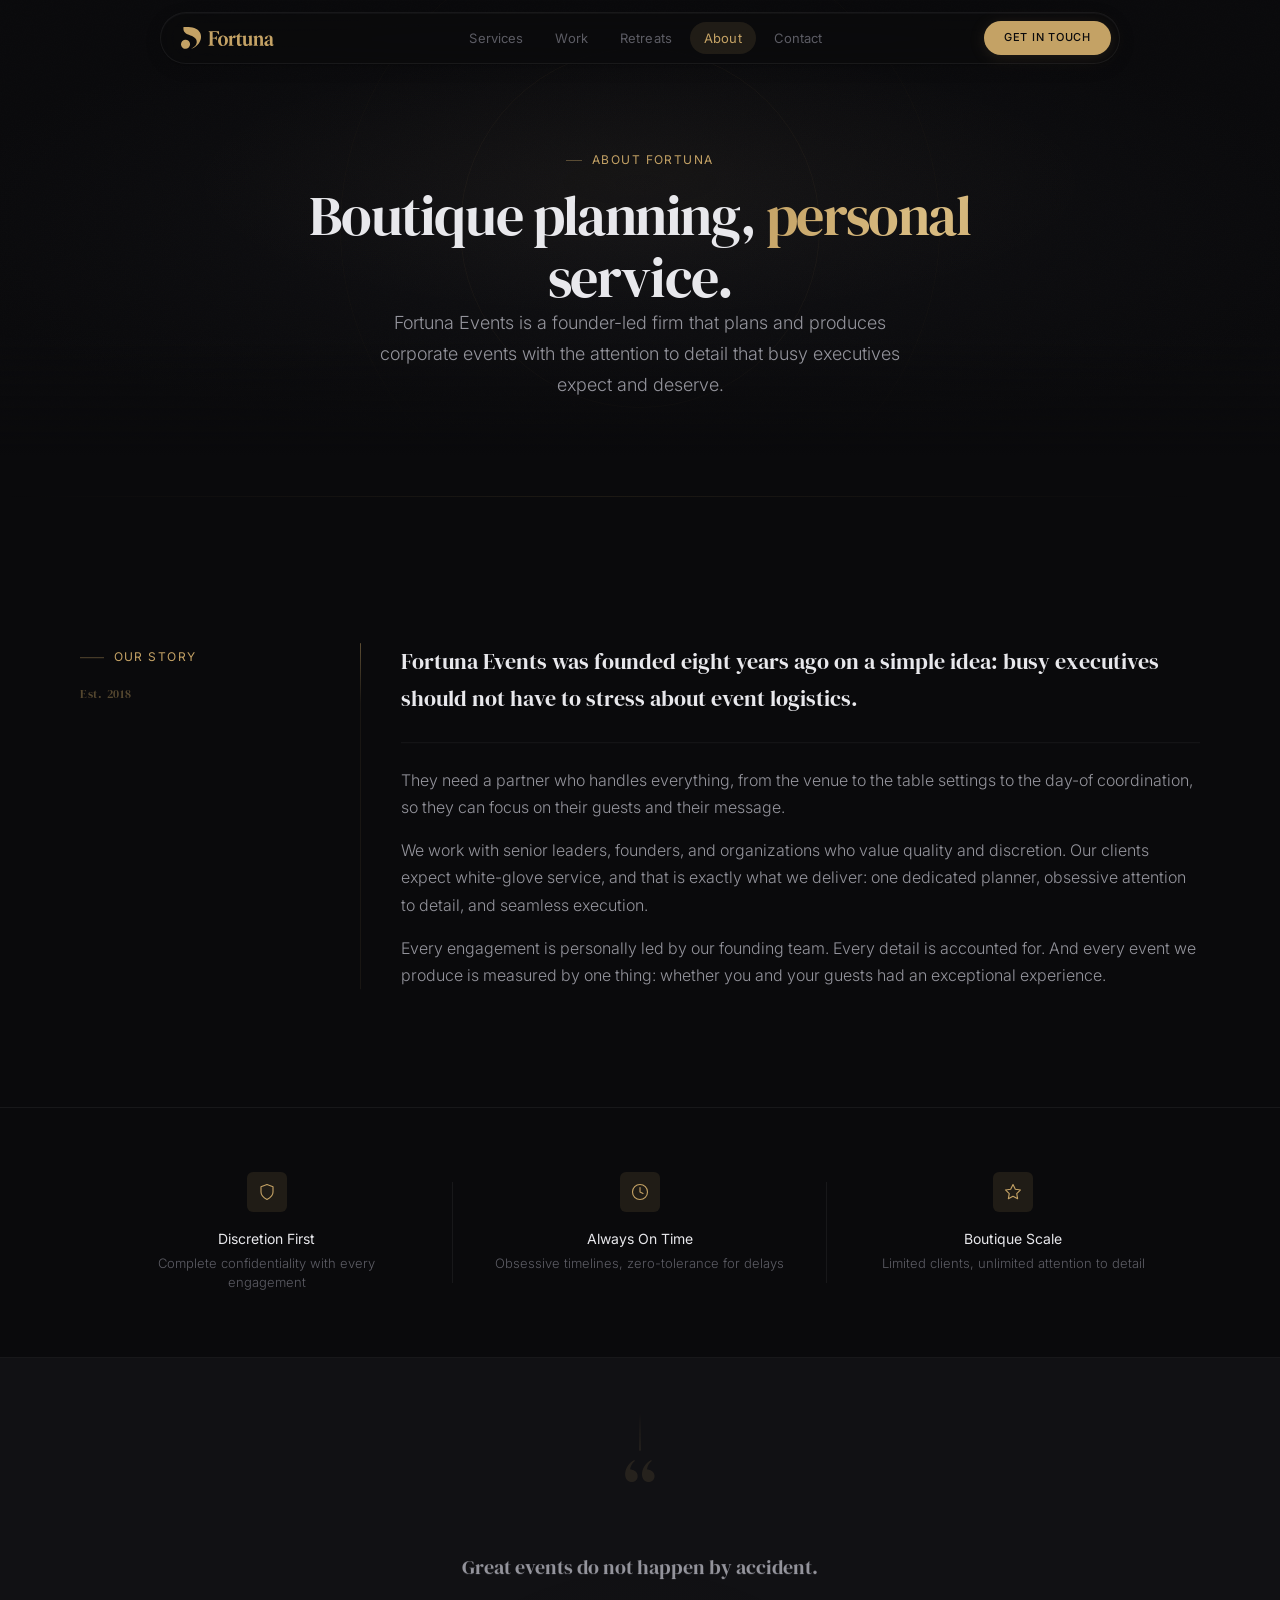
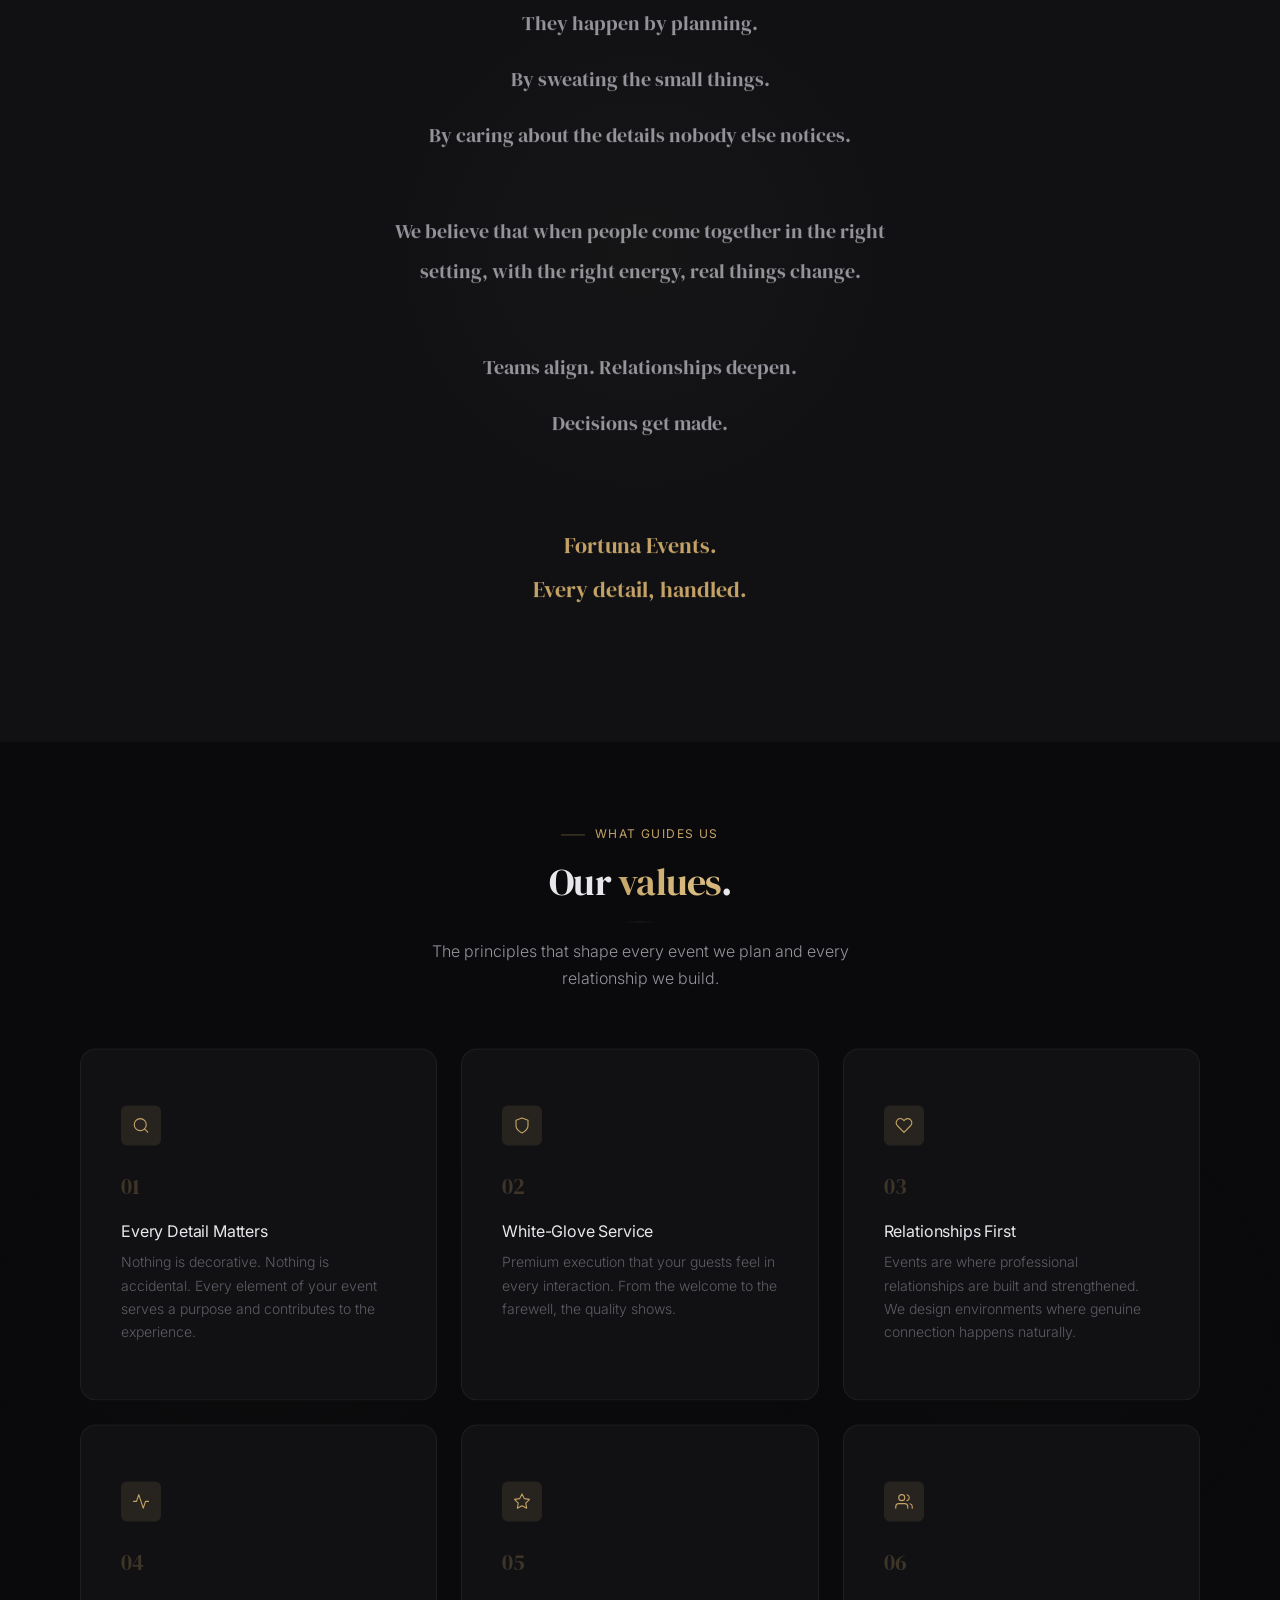
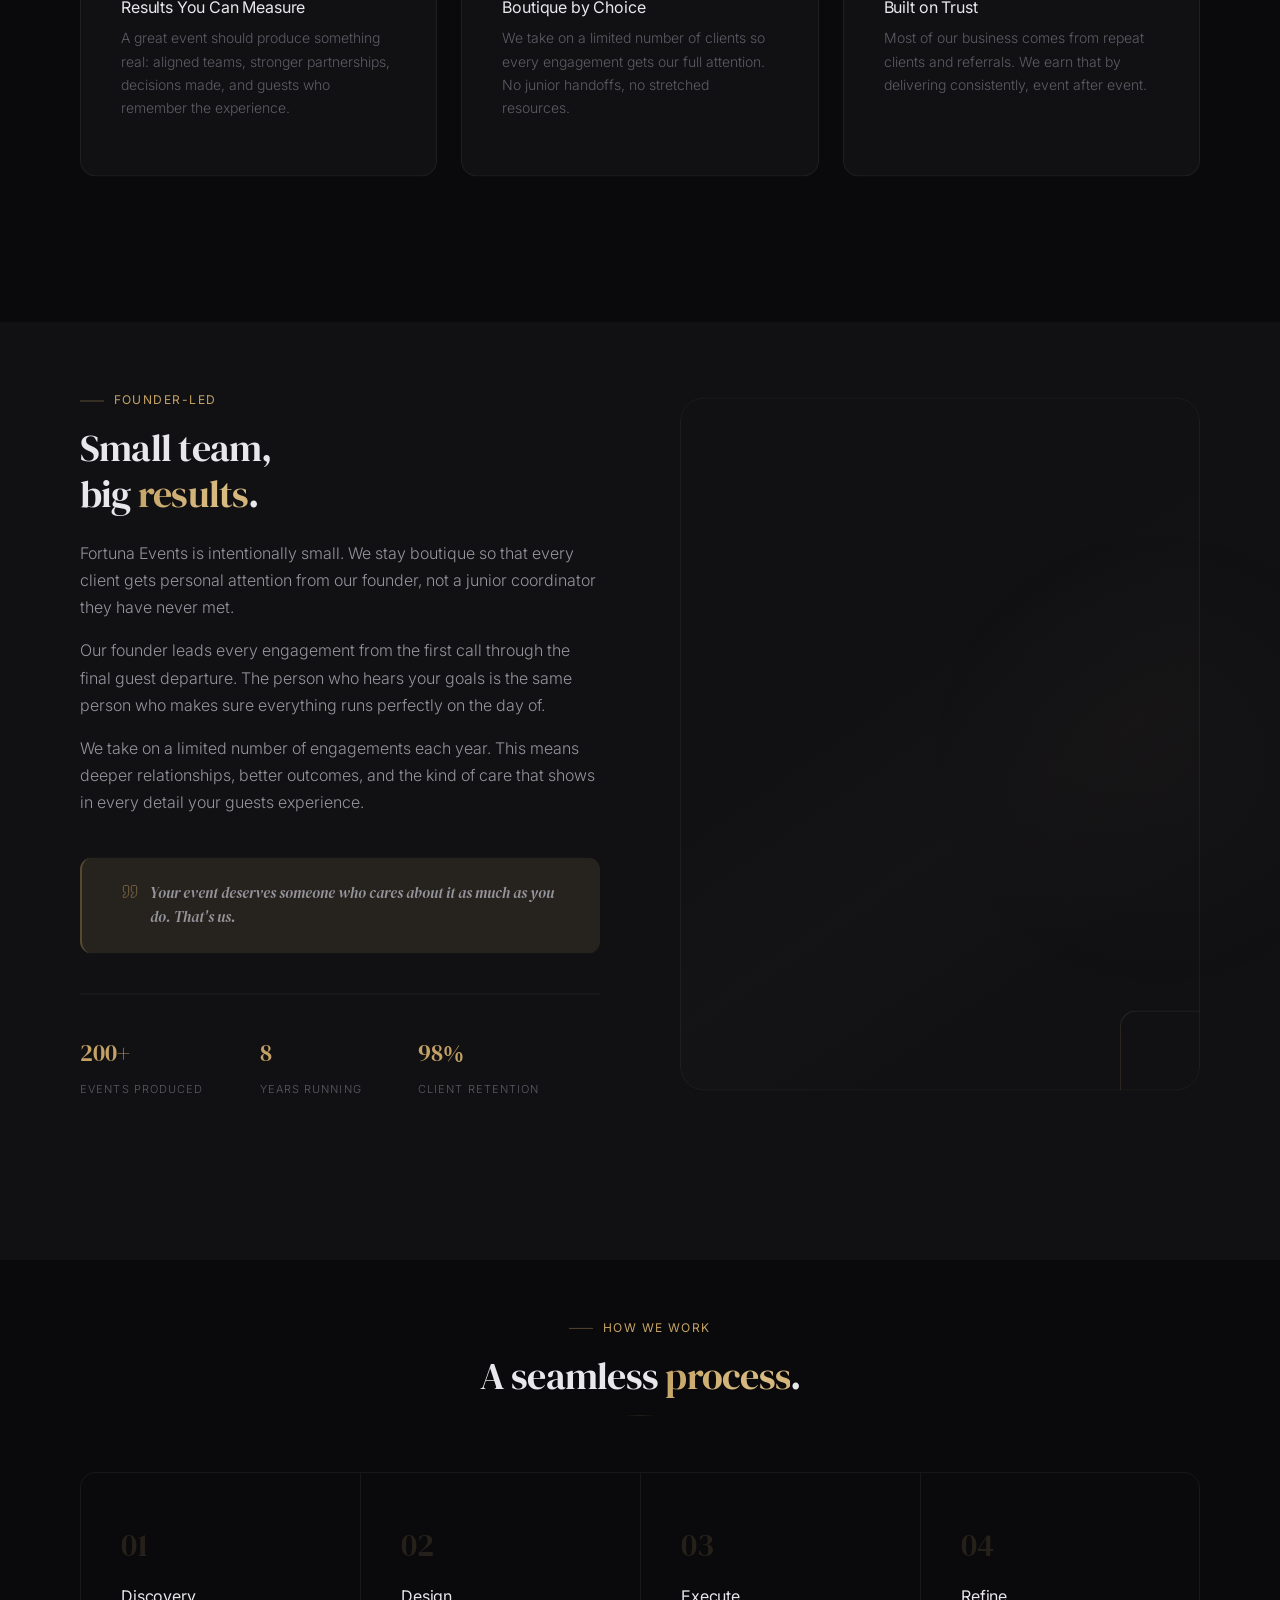
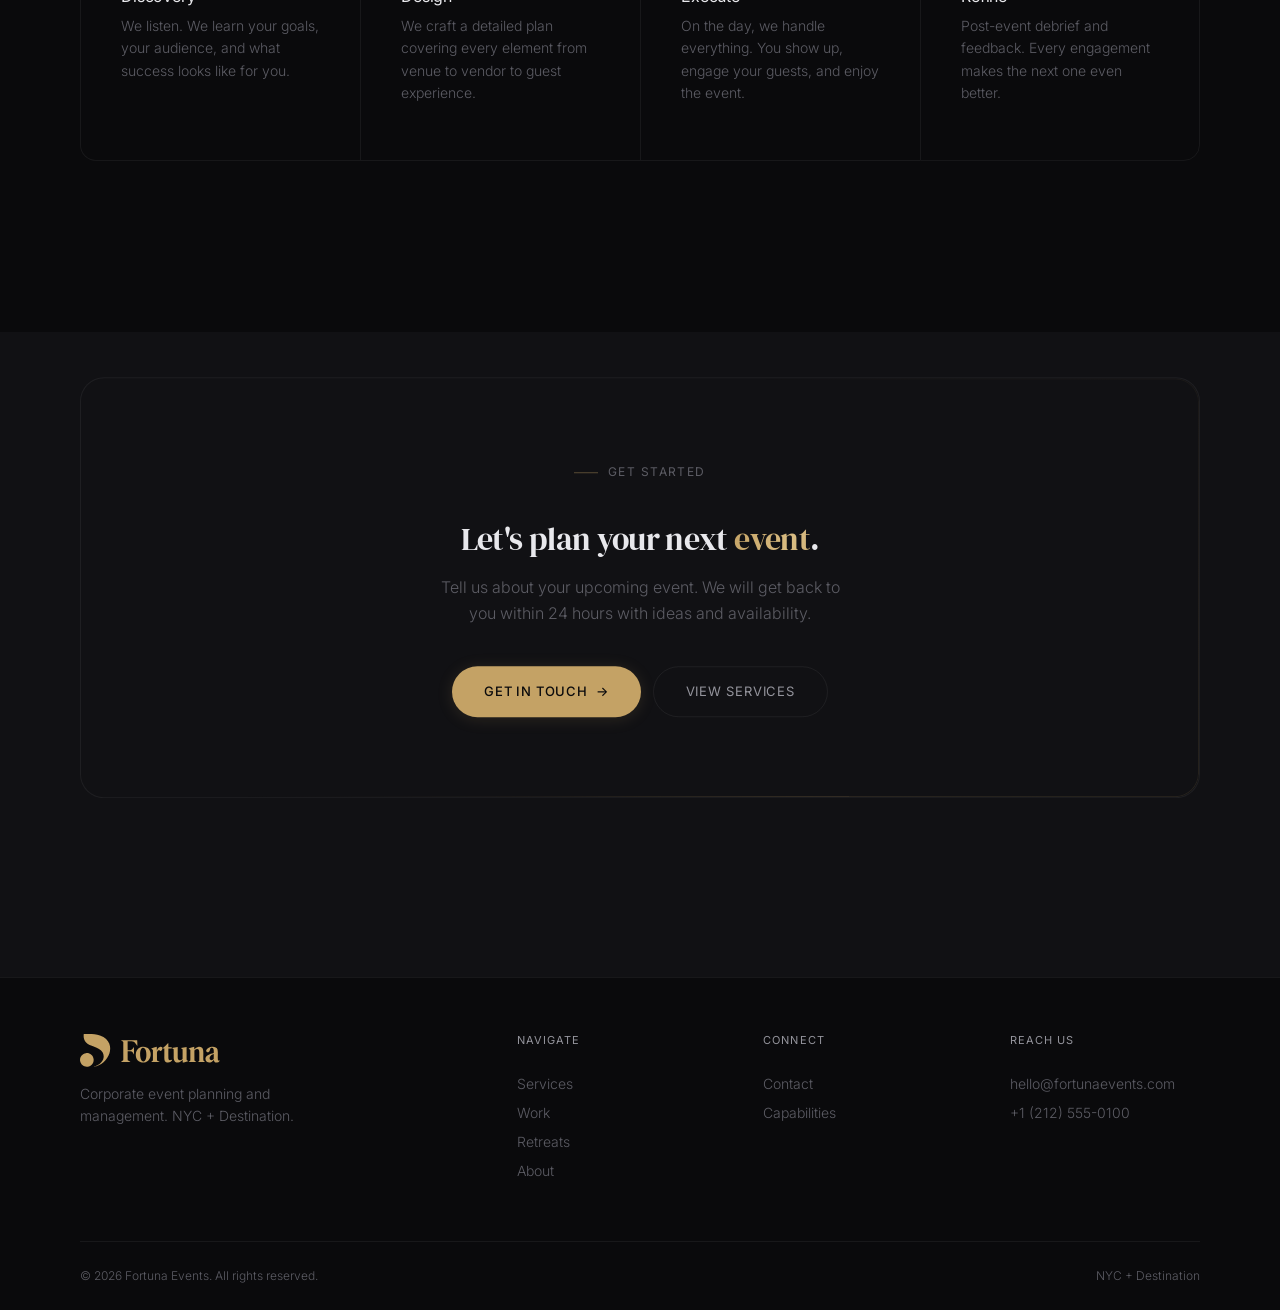
==== about.html @ 1f4ad686 "Fortuna Events - initial deploy" ====
<!DOCTYPE html>
<html lang="en">
<head>
  <meta charset="UTF-8">
  <meta name="viewport" content="width=device-width, initial-scale=1.0">
  <title>About | Fortuna Events</title>
  <meta name="description" content="Fortuna Events is a founder-led boutique firm that plans and produces corporate events with white-glove service and obsessive attention to detail.">
  <link rel="preconnect" href="https://fonts.googleapis.com">
  <link rel="preconnect" href="https://fonts.gstatic.com" crossorigin>
  <link href="https://fonts.googleapis.com/css2?family=DM+Serif+Display&family=Inter:wght@300;400;500&display=swap" rel="stylesheet">
  <link rel="stylesheet" href="css/styles.css">
</head>
<body>

  <div class="scroll-progress" aria-hidden="true"></div>

  <!-- Header -->
  <header class="site-header" role="banner">
    <div class="site-header__bar">
      <a href="index.html" class="site-header__logo" aria-label="Fortuna Events Home">
        <img src="assets/logo.svg" alt="Fortuna Events" width="120" height="28">
      </a>
      <nav class="site-header__nav" id="main-nav" role="navigation" aria-label="Main navigation">
        <div class="site-header__links">
          <a href="services.html">Services</a>
          <a href="work.html">Work</a>
          <a href="retreats.html">Retreats</a>
          <a href="about.html">About</a>
          <a href="contact.html">Contact</a>
        </div>
      </nav>
      <div class="site-header__end">
        <a href="contact.html" class="btn btn-primary btn--sm">Get in Touch</a>
      </div>
      <button class="nav-toggle" aria-label="Toggle navigation" aria-expanded="false" aria-controls="main-nav">
        <span></span>
        <span></span>
        <span></span>
      </button>
    </div>
  </header>

  <main>

    <!-- Page Hero -->
    <section class="page-hero">
      <div class="page-hero__ring page-hero__ring--1" aria-hidden="true"></div>
      <div class="page-hero__ring page-hero__ring--2" aria-hidden="true"></div>
      <div class="page-hero__vignette" aria-hidden="true"></div>
      <div class="container">
        <p class="subhead">About Fortuna</p>
        <h1>Boutique planning, <span class="text-accent text-accent-shimmer">personal</span> service.</h1>
        <p class="lead mt-md">Fortuna Events is a founder-led firm that plans and produces corporate events with the attention to detail that busy executives expect and deserve.</p>
      </div>
    </section>

    <hr class="gold-divider container">

    <!-- Brand Story — split layout -->
    <section class="section about-story">
      <div class="container">
        <div class="about-story__grid reveal">
          <div class="about-story__label">
            <p class="subhead">Our Story</p>
            <div class="about-story__year">Est. 2018</div>
          </div>
          <div class="about-story__content">
            <p class="about-story__lead">Fortuna Events was founded eight years ago on a simple idea: busy executives should not have to stress about event logistics.</p>
            <p class="text-muted mt-sm">They need a partner who handles everything, from the venue to the table settings to the day-of coordination, so they can focus on their guests and their message.</p>
            <p class="text-muted mt-sm">We work with senior leaders, founders, and organizations who value quality and discretion. Our clients expect white-glove service, and that is exactly what we deliver: one dedicated planner, obsessive attention to detail, and seamless execution.</p>
            <p class="text-muted mt-sm">Every engagement is personally led by our founding team. Every detail is accounted for. And every event we produce is measured by one thing: whether you and your guests had an exceptional experience.</p>
          </div>
        </div>
      </div>
    </section>

    <!-- Philosophy strip -->
    <section class="about-philosophy-strip">
      <div class="container">
        <div class="about-philosophy-strip__inner reveal">
          <div class="about-philosophy-strip__item">
            <div class="about-philosophy-strip__icon">
              <svg viewBox="0 0 24 24" xmlns="http://www.w3.org/2000/svg"><path d="M12 22s8-4 8-10V5l-8-3-8 3v7c0 6 8 10 8 10z"/></svg>
            </div>
            <strong>Discretion First</strong>
            <p>Complete confidentiality with every engagement</p>
          </div>
          <div class="about-philosophy-strip__item">
            <div class="about-philosophy-strip__icon">
              <svg viewBox="0 0 24 24" xmlns="http://www.w3.org/2000/svg"><circle cx="12" cy="12" r="10"/><polyline points="12 6 12 12 16 14"/></svg>
            </div>
            <strong>Always On Time</strong>
            <p>Obsessive timelines, zero-tolerance for delays</p>
          </div>
          <div class="about-philosophy-strip__item">
            <div class="about-philosophy-strip__icon">
              <svg viewBox="0 0 24 24" xmlns="http://www.w3.org/2000/svg"><polygon points="12 2 15.09 8.26 22 9.27 17 14.14 18.18 21.02 12 17.77 5.82 21.02 7 14.14 2 9.27 8.91 8.26 12 2"/></svg>
            </div>
            <strong>Boutique Scale</strong>
            <p>Limited clients, unlimited attention to detail</p>
          </div>
        </div>
      </div>
    </section>

    <!-- Manifesto -->
    <section class="section section--surface about-manifesto-section">
      <div class="container">
        <div class="manifesto reveal">
          <div class="manifesto__quote-mark" aria-hidden="true">&ldquo;</div>
          <p>Great events do not happen by accident.</p>
          <p>They happen by planning.</p>
          <p>By sweating the small things.</p>
          <p>By caring about the details nobody else notices.</p>
          <p class="manifesto__spacer"></p>
          <p>We believe that when people come together in the right setting, with the right energy, real things change.</p>
          <p class="manifesto__spacer"></p>
          <p>Teams align. Relationships deepen.</p>
          <p>Decisions get made.</p>
          <p class="manifesto__spacer"></p>
          <p>Fortuna Events.<br>Every detail, handled.</p>
        </div>
      </div>
    </section>

    <!-- Values -->
    <section class="section section--ambient">
      <div class="container">
        <div class="text-center mb-xl reveal">
          <p class="subhead mb-sm">What Guides Us</p>
          <h2>Our <span class="text-accent text-accent-shimmer">values</span>.</h2>
          <p class="text-muted mt-sm" style="max-width:480px;margin-left:auto;margin-right:auto;">The principles that shape every event we plan and every relationship we build.</p>
        </div>
        <div class="values-grid reveal-stagger reveal">
          <div class="value-card" style="--card-delay: 0s">
            <div class="value-card__icon">
              <svg viewBox="0 0 24 24" xmlns="http://www.w3.org/2000/svg"><circle cx="11" cy="11" r="8"/><line x1="21" y1="21" x2="16.65" y2="16.65"/></svg>
            </div>
            <div class="value-card__number">01</div>
            <h3>Every Detail Matters</h3>
            <p>Nothing is decorative. Nothing is accidental. Every element of your event serves a purpose and contributes to the experience.</p>
          </div>
          <div class="value-card" style="--card-delay: 0.06s">
            <div class="value-card__icon">
              <svg viewBox="0 0 24 24" xmlns="http://www.w3.org/2000/svg"><path d="M12 22s8-4 8-10V5l-8-3-8 3v7c0 6 8 10 8 10z"/></svg>
            </div>
            <div class="value-card__number">02</div>
            <h3>White-Glove Service</h3>
            <p>Premium execution that your guests feel in every interaction. From the welcome to the farewell, the quality shows.</p>
          </div>
          <div class="value-card" style="--card-delay: 0.12s">
            <div class="value-card__icon">
              <svg viewBox="0 0 24 24" xmlns="http://www.w3.org/2000/svg"><path d="M20.84 4.61a5.5 5.5 0 0 0-7.78 0L12 5.67l-1.06-1.06a5.5 5.5 0 0 0-7.78 7.78l1.06 1.06L12 21.23l7.78-7.78 1.06-1.06a5.5 5.5 0 0 0 0-7.78z"/></svg>
            </div>
            <div class="value-card__number">03</div>
            <h3>Relationships First</h3>
            <p>Events are where professional relationships are built and strengthened. We design environments where genuine connection happens naturally.</p>
          </div>
          <div class="value-card" style="--card-delay: 0.18s">
            <div class="value-card__icon">
              <svg viewBox="0 0 24 24" xmlns="http://www.w3.org/2000/svg"><polyline points="22 12 18 12 15 21 9 3 6 12 2 12"/></svg>
            </div>
            <div class="value-card__number">04</div>
            <h3>Results You Can Measure</h3>
            <p>A great event should produce something real: aligned teams, stronger partnerships, decisions made, and guests who remember the experience.</p>
          </div>
          <div class="value-card" style="--card-delay: 0.24s">
            <div class="value-card__icon">
              <svg viewBox="0 0 24 24" xmlns="http://www.w3.org/2000/svg"><polygon points="12 2 15.09 8.26 22 9.27 17 14.14 18.18 21.02 12 17.77 5.82 21.02 7 14.14 2 9.27 8.91 8.26 12 2"/></svg>
            </div>
            <div class="value-card__number">05</div>
            <h3>Boutique by Choice</h3>
            <p>We take on a limited number of clients so every engagement gets our full attention. No junior handoffs, no stretched resources.</p>
          </div>
          <div class="value-card" style="--card-delay: 0.3s">
            <div class="value-card__icon">
              <svg viewBox="0 0 24 24" xmlns="http://www.w3.org/2000/svg"><path d="M17 21v-2a4 4 0 0 0-4-4H5a4 4 0 0 0-4 4v2"/><circle cx="9" cy="7" r="4"/><path d="M23 21v-2a4 4 0 0 0-3-3.87"/><path d="M16 3.13a4 4 0 0 1 0 7.75"/></svg>
            </div>
            <div class="value-card__number">06</div>
            <h3>Built on Trust</h3>
            <p>Most of our business comes from repeat clients and referrals. We earn that by delivering consistently, event after event.</p>
          </div>
        </div>
      </div>
    </section>

    <!-- Founder -->
    <section class="section section--surface about-founder-section">
      <div class="container">
        <div class="founder-block reveal">
          <div class="founder-block__text">
            <p class="subhead mb-md">Founder-Led</p>
            <h2 class="mb-md">Small team,<br>big <span class="text-accent text-accent-shimmer">results</span>.</h2>
            <p class="text-muted">Fortuna Events is intentionally small. We stay boutique so that every client gets personal attention from our founder, not a junior coordinator they have never met.</p>
            <p class="text-muted mt-sm">Our founder leads every engagement from the first call through the final guest departure. The person who hears your goals is the same person who makes sure everything runs perfectly on the day of.</p>
            <p class="text-muted mt-sm">We take on a limited number of engagements each year. This means deeper relationships, better outcomes, and the kind of care that shows in every detail your guests experience.</p>
            <div class="founder-block__quote">
              <svg viewBox="0 0 24 24" width="16" height="16" xmlns="http://www.w3.org/2000/svg"><path d="M3 21c3 0 7-1 7-8V5c0-1.25-.756-2.017-2-2H4c-1.25 0-2 .75-2 1.972V11c0 1.25.75 2 2 2 1 0 1 0 1 1v1c0 1-1 2-2 2s-1 .008-1 1.031V20c0 1 0 1 1 1z" fill="none" stroke="currentColor" stroke-width="1.5"/><path d="M15 21c3 0 7-1 7-8V5c0-1.25-.757-2.017-2-2h-4c-1.25 0-2 .75-2 1.972V11c0 1.25.75 2 2 2h.75c0 2.25.25 4-2.75 4v3c0 1 0 1 1 1z" fill="none" stroke="currentColor" stroke-width="1.5"/></svg>
              <span>Your event deserves someone who cares about it as much as you do. That's us.</span>
            </div>
            <div class="founder-block__stat-row">
              <div class="founder-block__stat">
                <strong>200+</strong>
                <span>Events Produced</span>
              </div>
              <div class="founder-block__stat">
                <strong>8</strong>
                <span>Years Running</span>
              </div>
              <div class="founder-block__stat">
                <strong>98%</strong>
                <span>Client Retention</span>
              </div>
            </div>
          </div>
          <div class="founder-block__image">
            <div class="founder-block__image-frame">
              <div class="img-placeholder img-placeholder--portrait"></div>
            </div>
          </div>
        </div>
      </div>
    </section>

    <!-- Process glimpse -->
    <section class="section about-process">
      <div class="container">
        <div class="text-center mb-xl reveal">
          <p class="subhead mb-sm">How We Work</p>
          <h2>A seamless <span class="text-accent text-accent-shimmer">process</span>.</h2>
        </div>
        <div class="about-process__steps reveal">
          <div class="about-process__step">
            <div class="about-process__step-num">01</div>
            <div class="about-process__step-line" aria-hidden="true"></div>
            <h3>Discovery</h3>
            <p>We listen. We learn your goals, your audience, and what success looks like for you.</p>
          </div>
          <div class="about-process__step">
            <div class="about-process__step-num">02</div>
            <div class="about-process__step-line" aria-hidden="true"></div>
            <h3>Design</h3>
            <p>We craft a detailed plan covering every element from venue to vendor to guest experience.</p>
          </div>
          <div class="about-process__step">
            <div class="about-process__step-num">03</div>
            <div class="about-process__step-line" aria-hidden="true"></div>
            <h3>Execute</h3>
            <p>On the day, we handle everything. You show up, engage your guests, and enjoy the event.</p>
          </div>
          <div class="about-process__step">
            <div class="about-process__step-num">04</div>
            <div class="about-process__step-line" aria-hidden="true"></div>
            <h3>Refine</h3>
            <p>Post-event debrief and feedback. Every engagement makes the next one even better.</p>
          </div>
        </div>
      </div>
    </section>

    <!-- CTA -->
    <section class="section section--surface">
      <div class="container">
        <div class="cta-block reveal-scale">
          <p class="subhead mb-sm">Get Started</p>
          <h2>Let's plan your next <span class="text-accent text-accent-shimmer">event</span>.</h2>
          <p>Tell us about your upcoming event. We will get back to you within 24 hours with ideas and availability.</p>
          <div class="cta-block__actions">
            <a href="contact.html" class="btn btn-primary">Get in Touch <span class="btn-arrow">&rarr;</span></a>
            <a href="services.html" class="btn btn-secondary">View Services</a>
          </div>
        </div>
      </div>
    </section>

  </main>

  <!-- Footer -->
  <footer class="site-footer" role="contentinfo">
    <div class="container">
      <div class="site-footer__top">
        <div class="site-footer__brand">
          <img src="assets/logo.svg" alt="Fortuna Events" width="140" height="32">
          <p>Corporate event planning and management. NYC + Destination.</p>
        </div>
        <div>
          <h4 class="site-footer__heading">Navigate</h4>
          <div class="site-footer__links">
            <a href="services.html">Services</a>
            <a href="work.html">Work</a>
            <a href="retreats.html">Retreats</a>
            <a href="about.html">About</a>
          </div>
        </div>
        <div>
          <h4 class="site-footer__heading">Connect</h4>
          <div class="site-footer__links">
            <a href="contact.html">Contact</a>
            <a href="capabilities.html">Capabilities</a>
          </div>
        </div>
        <div>
          <h4 class="site-footer__heading">Reach Us</h4>
          <div class="site-footer__links">
            <a href="mailto:hello@fortunaevents.com">hello@fortunaevents.com</a>
            <a href="tel:+12125550100">+1 (212) 555-0100</a>
          </div>
        </div>
      </div>
      <div class="site-footer__bottom">
        <span>&copy; 2026 Fortuna Events. All rights reserved.</span>
        <span>NYC + Destination</span>
      </div>
    </div>
  </footer>

  <script src="js/main.js"></script>
</body>
</html>
---- css/styles.css ----
/* ============================================================
   FORTUNA EVENTS - Design System
   Modern Luxury | Clean | Restrained
   ============================================================ */

:root {
  /* Palette */
  --bg: #0A0A0C;
  --surface: #111114;
  --surface-2: #18181C;
  --border: rgba(255, 255, 255, 0.06);
  --border-hover: rgba(255, 255, 255, 0.12);

  /* Text */
  --text: #E8E8EC;
  --text-2: #94949C;
  --text-3: #5C5C64;

  /* Accent - muted champagne gold, not yellow */
  --accent: #C4A265;
  --accent-light: #D9BC82;
  --accent-dim: rgba(196, 162, 101, 0.12);
  --accent-subtle: rgba(196, 162, 101, 0.06);

  /* Type */
  --serif: 'DM Serif Display', Georgia, serif;
  --sans: 'Inter', -apple-system, sans-serif;

  /* Space — tighter, more deliberate */
  --s-xs: 0.5rem;
  --s-sm: 1rem;
  --s-md: 1.5rem;
  --s-lg: 2.5rem;
  --s-xl: 3.5rem;
  --s-2xl: 5rem;
  --s-3xl: 7rem;
  --s-4xl: 9rem;

  /* Layout */
  --max-w: 1200px;
  --narrow: 680px;
  --header-h: 66px;

  /* Motion */
  --ease: cubic-bezier(0.16, 1, 0.3, 1);
  --fast: 150ms;
  --normal: 300ms;

  /* Radius */
  --r-sm: 6px;
  --r-md: 12px;
  --r-lg: 16px;
  --r-xl: 24px;
  --r-full: 100px;
}


/* --- Reset --- */
*, *::before, *::after { margin: 0; padding: 0; box-sizing: border-box; }

html {
  font-size: 16px;
  scroll-behavior: smooth;
  -webkit-font-smoothing: antialiased;
  -moz-osx-font-smoothing: grayscale;
  overflow-x: hidden;
}

@media (prefers-reduced-motion: reduce) {
  html { scroll-behavior: auto; }
  *, *::before, *::after {
    animation-duration: 0.01ms !important;
    animation-iteration-count: 1 !important;
    transition-duration: 0.01ms !important;
  }
}

body {
  font-family: var(--sans);
  font-weight: 300;
  font-size: 1rem;
  line-height: 1.6;
  color: var(--text);
  background: var(--bg);
  overflow-x: hidden;
}

img { max-width: 100%; height: auto; display: block; }
ul, ol { list-style: none; }
button { cursor: pointer; font-family: inherit; border: none; background: none; color: inherit; }
input, textarea, select { font-family: inherit; font-size: inherit; }

a {
  color: var(--text);
  text-decoration: none;
  transition: color var(--fast) var(--ease);
}
a:hover { color: var(--accent-light); }

a:focus-visible,
button:focus-visible {
  outline: 1px solid var(--accent);
  outline-offset: 3px;
  border-radius: var(--r-sm);
}

::selection {
  background: rgba(196, 162, 101, 0.2);
  color: var(--text);
}


/* --- Typography --- */
h1, h2, h3, h4 {
  font-family: var(--serif);
  font-weight: 400;
  line-height: 1.15;
  color: var(--text);
}

h1 {
  font-size: clamp(2.5rem, 5vw, 3.75rem);
  line-height: 1.1;
  letter-spacing: -0.025em;
}

h2 {
  font-size: clamp(1.75rem, 3vw, 2.5rem);
  letter-spacing: -0.02em;
  line-height: 1.18;
}

h3 {
  font-size: clamp(1.0625rem, 1.5vw, 1.25rem);
  font-family: var(--sans);
  font-weight: 400;
  letter-spacing: -0.01em;
  line-height: 1.4;
}

h4 {
  font-size: 0.875rem;
  font-family: var(--sans);
  font-weight: 400;
}

.text-accent { color: var(--accent); }
.text-muted { color: var(--text-2); line-height: 1.7; }
.text-center { text-align: center; }

.subhead {
  font-family: var(--sans);
  font-size: 0.75rem;
  font-weight: 400;
  letter-spacing: 0.12em;
  text-transform: uppercase;
  color: var(--accent);
}

.lead {
  font-size: 1.125rem;
  line-height: 1.7;
  color: var(--text-2);
  max-width: 580px;
}

.text-center .lead { margin-left: auto; margin-right: auto; }

p + p { margin-top: var(--s-sm); }

/* Shimmer gold text for headings */
.text-accent-shimmer {
  background: linear-gradient(110deg, var(--accent) 0%, var(--accent-light) 40%, var(--accent) 80%);
  background-size: 200% 100%;
  -webkit-background-clip: text;
  -webkit-text-fill-color: transparent;
  background-clip: text;
  animation: shimmer 8s ease-in-out infinite;
}

@keyframes shimmer {
  0% { background-position: 100% 50%; }
  50% { background-position: 0% 50%; }
  100% { background-position: 100% 50%; }
}


/* --- Layout --- */
.container {
  width: 100%;
  max-width: var(--max-w);
  margin: 0 auto;
  padding: 0 var(--s-lg);
}

.container--narrow { max-width: var(--narrow); }

.grid { display: grid; gap: var(--s-md); }
.grid--2 { grid-template-columns: repeat(2, 1fr); }
.grid--3 { grid-template-columns: repeat(3, 1fr); }
.grid--4 { grid-template-columns: repeat(4, 1fr); }

@media (max-width: 1024px) { .grid--4 { grid-template-columns: repeat(2, 1fr); } .grid--3 { grid-template-columns: repeat(2, 1fr); } }
@media (max-width: 768px) { .grid--2, .grid--3, .grid--4 { grid-template-columns: 1fr; } }

.section { padding: var(--s-3xl) 0; }
.section--sm { padding: var(--s-xl) 0; }

@media (max-width: 768px) {
  .section { padding: var(--s-2xl) 0; }
}

.mt-sm { margin-top: var(--s-sm); }
.mt-md { margin-top: var(--s-md); }
.mt-lg { margin-top: var(--s-lg); }
.mt-xl { margin-top: var(--s-xl); }
.mb-sm { margin-bottom: var(--s-sm); }
.mb-md { margin-bottom: var(--s-md); }
.mb-lg { margin-bottom: var(--s-lg); }
.mb-xl { margin-bottom: var(--s-xl); }

.section--surface { background: var(--surface); }
.narrow-content { max-width: 640px; margin-left: auto; margin-right: auto; }

/* --- Buttons --- */
.btn {
  display: inline-flex;
  align-items: center;
  justify-content: center;
  gap: 0.5rem;
  font-family: var(--sans);
  font-size: 0.8125rem;
  font-weight: 400;
  letter-spacing: 0.06em;
  text-transform: uppercase;
  padding: 0.875rem 2rem;
  border-radius: var(--r-full);
  transition: all var(--normal) var(--ease);
  white-space: nowrap;
  position: relative;
  overflow: hidden;
}

.btn-primary {
  background: var(--accent);
  color: var(--bg);
  border: none;
  font-weight: 500;
  box-shadow: 0 2px 16px rgba(196, 162, 101, 0.15), 0 0 0 0 rgba(196, 162, 101, 0);
}

.btn-primary:hover {
  background: var(--accent-light);
  color: var(--bg);
  transform: translateY(-2px);
  box-shadow: 0 8px 32px rgba(196, 162, 101, 0.25), 0 0 0 0 rgba(196, 162, 101, 0);
}

.btn-primary:active {
  transform: translateY(0) scale(0.98);
  box-shadow: 0 1px 8px rgba(196, 162, 101, 0.15);
  transition-duration: 80ms;
}

.btn-secondary {
  background: transparent;
  color: var(--text-2);
  border: 1px solid var(--border);
}

.btn-secondary:hover {
  border-color: var(--border-hover);
  color: var(--text);
  transform: translateY(-1px);
  background: rgba(255, 255, 255, 0.02);
}

.btn-secondary:active {
  transform: translateY(0) scale(0.98);
  transition-duration: 80ms;
}

.btn-text {
  background: none;
  border: none;
  color: var(--text-2);
  font-family: var(--sans);
  font-size: 0.8125rem;
  font-weight: 400;
  letter-spacing: 0.06em;
  text-transform: uppercase;
  padding: 0.5rem 0;
  transition: color var(--fast) var(--ease);
}

.btn-text:hover { color: var(--accent); }

.btn-text::after {
  content: '\2192';
  margin-left: 0.5rem;
  display: inline-block;
  transition: transform var(--normal) var(--ease);
}

.btn-text:hover::after { transform: translateX(4px); }

.btn-arrow {
  display: inline-block;
  transition: transform var(--fast) var(--ease);
}

.btn-primary:hover .btn-arrow { transform: translateX(2px); }
.btn--full { width: 100%; }


/* --- Cards --- */
.surface-card {
  background: var(--surface);
  padding: var(--s-lg);
  border: 1px solid var(--border);
  border-radius: var(--r-lg);
  transition: border-color var(--normal) var(--ease), transform var(--normal) var(--ease), box-shadow var(--normal) var(--ease);
}

.surface-card:hover {
  border-color: var(--border-hover);
  transform: translateY(-4px);
  box-shadow: 0 12px 40px rgba(0, 0, 0, 0.25), 0 0 0 1px rgba(196, 162, 101, 0.04);
}


/* --- Image Placeholder --- */
.img-placeholder {
  width: 100%;
  aspect-ratio: 16 / 10;
  background: var(--surface);
  border-radius: var(--r-lg);
  position: relative;
  overflow: hidden;
}

.img-placeholder::after {
  content: '';
  position: absolute;
  inset: 0;
  background: linear-gradient(145deg, transparent 40%, rgba(196, 162, 101, 0.015) 60%, transparent 80%);
}

.img-placeholder--portrait { aspect-ratio: 3 / 4; }
.img-placeholder--square { aspect-ratio: 1; }


/* --- Header — Modern Centered Floating Pill --- */
.site-header {
  position: fixed;
  top: 0;
  left: 0;
  right: 0;
  z-index: 100;
  padding: 0.75rem 1.25rem;
  pointer-events: none;
  transition: padding var(--normal) var(--ease);
}

.site-header__bar {
  display: grid;
  grid-template-columns: 1fr auto 1fr;
  align-items: center;
  max-width: 960px;
  margin: 0 auto;
  height: 52px;
  padding: 0 0.5rem 0 1.25rem;
  background: rgba(10, 10, 12, 0.7);
  backdrop-filter: blur(24px) saturate(1.4);
  -webkit-backdrop-filter: blur(24px) saturate(1.4);
  border: 1px solid rgba(255, 255, 255, 0.06);
  border-radius: var(--r-full);
  pointer-events: auto;
  box-shadow:
    0 1px 2px rgba(0, 0, 0, 0.2),
    0 4px 16px rgba(0, 0, 0, 0.15),
    inset 0 1px 0 rgba(255, 255, 255, 0.03);
  transition: background var(--normal) var(--ease), border-color var(--normal) var(--ease), box-shadow var(--normal) var(--ease);
}

.site-header__bar:hover {
  border-color: rgba(255, 255, 255, 0.09);
  background: rgba(10, 10, 12, 0.82);
}

/* Scrolled state (applied via JS) */
.site-header.is-scrolled {
  padding: 0.5rem 1.25rem;
}

.site-header.is-scrolled .site-header__bar {
  background: rgba(10, 10, 12, 0.88);
  box-shadow:
    0 2px 4px rgba(0, 0, 0, 0.25),
    0 8px 32px rgba(0, 0, 0, 0.2),
    inset 0 1px 0 rgba(255, 255, 255, 0.03);
}

/* Logo — left column */
.site-header__logo {
  display: flex;
  align-items: center;
  flex-shrink: 0;
  justify-self: start;
}

.site-header__logo img { height: 22px; width: auto; }

/* Nav — center column */
.site-header__nav {
  display: flex;
  align-items: center;
  justify-content: center;
}

.site-header__links {
  display: flex;
  align-items: center;
  gap: 0.25rem;
}

.site-header__links a {
  font-size: 0.8125rem;
  font-weight: 400;
  color: var(--text-3);
  padding: 0.375rem 0.875rem;
  border-radius: var(--r-full);
  position: relative;
  transition: color var(--fast) var(--ease), background var(--fast) var(--ease);
  letter-spacing: 0.01em;
}

.site-header__links a:hover {
  color: var(--text);
  background: rgba(255, 255, 255, 0.05);
}

.site-header__links a.active {
  color: var(--accent);
  background: var(--accent-dim);
}

/* Remove old underline animation, replace with pill bg */
.site-header__links a::after { display: none; }

/* CTA — right column */
.site-header__end {
  justify-self: end;
  display: flex;
  align-items: center;
}

.btn--sm {
  padding: 0.5rem 1.25rem;
  font-size: 0.6875rem;
  letter-spacing: 0.07em;
}

/* Mobile nav toggle */
.nav-toggle {
  display: none;
  flex-direction: column;
  gap: 5px;
  width: 20px;
  height: 14px;
  padding: 0;
  z-index: 110;
  justify-self: end;
}

.nav-toggle span {
  display: block;
  width: 100%;
  height: 1px;
  background: var(--text);
  transition: all var(--fast) var(--ease);
  transform-origin: center;
}

.nav-toggle[aria-expanded="true"] span:nth-child(1) { transform: rotate(45deg) translate(4px, 4px); }
.nav-toggle[aria-expanded="true"] span:nth-child(2) { opacity: 0; }
.nav-toggle[aria-expanded="true"] span:nth-child(3) { transform: rotate(-45deg) translate(4px, -4px); }

@media (max-width: 900px) {
  .nav-toggle { display: flex; }
  .site-header__end { display: none; }

  .site-header__bar {
    display: flex;
    justify-content: space-between;
    padding: 0 1rem;
  }

  .site-header__nav {
    position: fixed;
    inset: 0;
    background: rgba(10, 10, 12, 0.98);
    flex-direction: column;
    justify-content: center;
    gap: var(--s-lg);
    opacity: 0;
    visibility: hidden;
    transition: opacity var(--normal) var(--ease), visibility var(--normal) var(--ease);
    z-index: 105;
  }

  .site-header__nav.is-open { opacity: 1; visibility: visible; }

  .site-header__links {
    flex-direction: column;
    gap: var(--s-xs);
  }

  .site-header__links a {
    font-size: 1.375rem;
    color: var(--text);
    padding: 0.5rem 1.5rem;
  }
}


/* --- Footer --- */
.site-footer {
  border-top: 1px solid var(--border);
  padding: var(--s-xl) 0 var(--s-md);
}

.site-footer__top {
  display: grid;
  grid-template-columns: 2fr 1fr 1fr 1fr;
  gap: var(--s-xl);
  margin-bottom: var(--s-xl);
}

.site-footer__brand p {
  color: var(--text-3);
  font-size: 0.875rem;
  margin-top: var(--s-sm);
  max-width: 240px;
}

.site-footer__heading {
  font-family: var(--sans);
  font-size: 0.6875rem;
  font-weight: 400;
  letter-spacing: 0.1em;
  text-transform: uppercase;
  color: var(--text-2);
  margin-bottom: var(--s-md);
}

.site-footer__links { display: flex; flex-direction: column; }

.site-footer__links a {
  color: var(--text-3);
  font-size: 0.875rem;
  padding: 0.2rem 0;
  display: inline-block;
}

.site-footer__links a:hover { color: var(--text); }

.site-footer__bottom {
  border-top: 1px solid var(--border);
  padding-top: var(--s-md);
  display: flex;
  justify-content: space-between;
  align-items: center;
  color: var(--text-3);
  font-size: 0.75rem;
}

@media (max-width: 768px) {
  .site-footer__top { grid-template-columns: 1fr; gap: var(--s-lg); }
}


/* ==========================================================
   HERO - Clean, cinematic, restrained
   ========================================================== */
.hero {
  min-height: 100vh;
  display: flex;
  align-items: center;
  justify-content: center;
  position: relative;
  overflow: hidden;
}

.hero__bg {
  position: absolute;
  inset: 0;
  z-index: 0;
}

.hero__bg--gradient {
  background:
    radial-gradient(ellipse 50% 50% at 50% 45%, rgba(196, 162, 101, 0.04) 0%, transparent 60%),
    radial-gradient(ellipse 80% 70% at 50% 50%, var(--surface) 0%, var(--bg) 70%);
}

/* Rings - very subtle, barely there */
.hero__ring {
  position: absolute;
  top: 50%;
  left: 50%;
  border-radius: 50%;
  border: 1px solid rgba(196, 162, 101, 0.04);
  pointer-events: none;
  z-index: 1;
  opacity: 0;
  animation: ring-in 2s var(--ease) forwards;
}

.hero__ring--1 {
  width: 400px; height: 400px;
  margin: -200px 0 0 -200px;
  border-color: rgba(196, 162, 101, 0.06);
  animation-delay: 0.4s;
}

.hero__ring--2 {
  width: 680px; height: 680px;
  margin: -340px 0 0 -340px;
  animation-delay: 0.6s;
}

.hero__ring--3 {
  width: 1000px; height: 1000px;
  margin: -500px 0 0 -500px;
  border-color: rgba(196, 162, 101, 0.025);
  animation-delay: 0.8s;
}

@keyframes ring-in {
  from { opacity: 0; transform: scale(0.92); }
  to { opacity: 1; transform: scale(1); }
}

/* Noise texture */
.hero::before {
  content: '';
  position: absolute;
  inset: 0;
  z-index: 2;
  opacity: 0.018;
  background-image: url("data:image/svg+xml,%3Csvg viewBox='0 0 256 256' xmlns='http://www.w3.org/2000/svg'%3E%3Cfilter id='n'%3E%3CfeTurbulence type='fractalNoise' baseFrequency='0.9' numOctaves='4' stitchTiles='stitch'/%3E%3C/filter%3E%3Crect width='100%25' height='100%25' filter='url(%23n)'/%3E%3C/svg%3E");
  background-size: 256px;
  pointer-events: none;
}

/* Content */
.hero__content {
  position: relative;
  z-index: 5;
  max-width: 780px;
  margin: 0 auto;
  text-align: center;
  padding: 0 var(--s-lg);
}

/* Badge */
.hero__badge {
  display: inline-flex;
  align-items: center;
  gap: 0.5rem;
  padding: 0.4rem 1.2rem;
  border-radius: var(--r-full);
  border: 1px solid rgba(196, 162, 101, 0.12);
  background: rgba(196, 162, 101, 0.04);
  font-family: var(--sans);
  font-size: 0.625rem;
  font-weight: 400;
  letter-spacing: 0.18em;
  text-transform: uppercase;
  color: var(--accent);
  margin-bottom: var(--s-lg);
  opacity: 0;
  transform: translateY(12px);
  animation: fade-up 0.8s var(--ease) 0.2s forwards;
}

.hero__badge-dot {
  width: 5px;
  height: 5px;
  border-radius: 50%;
  background: var(--accent);
  opacity: 0.6;
}

/* Headline */
.hero__content h1 {
  font-size: clamp(2.75rem, 6vw, 4.25rem);
  line-height: 1.08;
  margin-bottom: var(--s-md);
  letter-spacing: -0.03em;
  opacity: 0;
  transform: translateY(20px);
  animation: fade-up 1s var(--ease) 0.3s forwards;
}

.hero__title-gold {
  display: inline;
  color: var(--accent);
}

.hero__title-rest {
  color: var(--text);
  display: inline;
}

/* Lead */
.hero__content .lead {
  margin: 0 auto var(--s-lg);
  max-width: 500px;
  font-size: 1.0625rem;
  opacity: 0;
  transform: translateY(14px);
  animation: fade-up 0.8s var(--ease) 0.5s forwards;
}

/* Buttons */
.hero__actions {
  display: flex;
  gap: 0.75rem;
  flex-wrap: wrap;
  justify-content: center;
  opacity: 0;
  transform: translateY(10px);
  animation: fade-up 0.8s var(--ease) 0.65s forwards;
}

@keyframes fade-up {
  to { opacity: 1; transform: translateY(0); }
}

/* Scroll indicator */
.hero__scroll {
  position: absolute;
  bottom: 32px;
  left: 50%;
  transform: translateX(-50%);
  z-index: 5;
  display: flex;
  flex-direction: column;
  align-items: center;
  gap: 8px;
  opacity: 0;
  animation: fade-up 0.6s var(--ease) 1s forwards;
}

.hero__scroll span {
  font-size: 0.5625rem;
  letter-spacing: 0.25em;
  text-transform: uppercase;
  color: var(--text-3);
}

.hero__scroll-line {
  width: 1px;
  height: 36px;
  background: rgba(255,255,255,0.04);
  position: relative;
  overflow: hidden;
}

.hero__scroll-line::after {
  content: '';
  position: absolute;
  top: -100%;
  left: 0;
  width: 1px;
  height: 50%;
  background: linear-gradient(180deg, transparent, var(--accent));
  animation: scroll-line 2.5s cubic-bezier(0.4, 0, 0.2, 1) infinite;
}

@keyframes scroll-line {
  0% { top: -50%; opacity: 0; }
  30% { opacity: 1; }
  70% { opacity: 1; }
  100% { top: 100%; opacity: 0; }
}

/* Vignette */
.hero__vignette {
  position: absolute;
  bottom: 0;
  left: 0;
  right: 0;
  height: 200px;
  z-index: 4;
  background: linear-gradient(to bottom, transparent, var(--bg));
  pointer-events: none;
}

/* Hero mobile */
@media (max-width: 768px) {
  .hero__content h1 { font-size: clamp(2.25rem, 8vw, 3rem); }
  .hero__content .lead { font-size: 0.9375rem; max-width: 340px; }
  .hero__badge { margin-bottom: var(--s-md); }
  .hero__ring--1 { width: 260px; height: 260px; margin: -130px 0 0 -130px; }
  .hero__ring--2 { width: 420px; height: 420px; margin: -210px 0 0 -210px; }
  .hero__ring--3 { width: 620px; height: 620px; margin: -310px 0 0 -310px; }
}


/* ==========================================================
   PAGE HERO (inner pages) — Cinematic, matches landing
   ========================================================== */
.page-hero {
  position: relative;
  min-height: 42vh;
  display: flex;
  align-items: center;
  justify-content: center;
  padding: calc(var(--header-h) + var(--s-2xl)) 0 var(--s-xl);
  text-align: center;
  overflow: hidden;
}

/* Ambient gradient background */
.page-hero::before {
  content: '';
  position: absolute;
  inset: 0;
  z-index: 0;
  background:
    radial-gradient(ellipse 60% 50% at 50% 40%, rgba(196, 162, 101, 0.035) 0%, transparent 60%),
    radial-gradient(ellipse 80% 70% at 50% 50%, var(--surface) 0%, var(--bg) 70%);
  pointer-events: none;
}

/* Noise texture overlay */
.page-hero::after {
  content: '';
  position: absolute;
  inset: 0;
  z-index: 1;
  opacity: 0.015;
  background-image: url("data:image/svg+xml,%3Csvg viewBox='0 0 256 256' xmlns='http://www.w3.org/2000/svg'%3E%3Cfilter id='n'%3E%3CfeTurbulence type='fractalNoise' baseFrequency='0.9' numOctaves='4' stitchTiles='stitch'/%3E%3C/filter%3E%3Crect width='100%25' height='100%25' filter='url(%23n)'/%3E%3C/svg%3E");
  background-size: 256px;
  pointer-events: none;
}

/* Decorative ring */
.page-hero__ring {
  position: absolute;
  top: 50%;
  left: 50%;
  border-radius: 50%;
  border: 1px solid rgba(196, 162, 101, 0.04);
  pointer-events: none;
  z-index: 1;
  opacity: 0;
  animation: ring-in 2s var(--ease) 0.3s forwards;
}

.page-hero__ring--1 {
  width: 360px; height: 360px;
  margin: -180px 0 0 -180px;
  border-color: rgba(196, 162, 101, 0.05);
  animation-delay: 0.3s;
}

.page-hero__ring--2 {
  width: 600px; height: 600px;
  margin: -300px 0 0 -300px;
  border-color: rgba(196, 162, 101, 0.03);
  animation-delay: 0.5s;
}

.page-hero__ring--3 {
  width: 860px; height: 860px;
  margin: -430px 0 0 -430px;
  border-color: rgba(196, 162, 101, 0.02);
  animation-delay: 0.7s;
}

/* Hero badge inside page-hero */
.page-hero .hero__badge {
  opacity: 0;
  transform: translateY(12px);
  animation: fade-up 0.8s var(--ease) 0.15s forwards;
}

/* Bottom vignette */
.page-hero__vignette {
  position: absolute;
  bottom: 0;
  left: 0;
  right: 0;
  height: 120px;
  z-index: 2;
  background: linear-gradient(to bottom, transparent, var(--bg));
  pointer-events: none;
}

.page-hero .container {
  max-width: 780px;
  position: relative;
  z-index: 5;
}

.page-hero .subhead {
  margin-bottom: var(--s-sm);
  opacity: 0;
  transform: translateY(12px);
  animation: fade-up 0.8s var(--ease) 0.2s forwards;
}

.page-hero h1 {
  font-size: clamp(2.25rem, 5vw, 3.5rem);
  line-height: 1.1;
  letter-spacing: -0.025em;
  opacity: 0;
  transform: translateY(20px);
  animation: fade-up 1s var(--ease) 0.35s forwards;
}

.page-hero .lead {
  margin: 0 auto;
  max-width: 540px;
  opacity: 0;
  transform: translateY(14px);
  animation: fade-up 0.8s var(--ease) 0.5s forwards;
}

/* Breadcrumb-style back link for inner pages */
.page-hero__back {
  display: inline-flex;
  align-items: center;
  gap: 0.5rem;
  font-size: 0.6875rem;
  letter-spacing: 0.1em;
  text-transform: uppercase;
  color: var(--text-3);
  margin-bottom: var(--s-md);
  opacity: 0;
  transform: translateY(8px);
  animation: fade-up 0.8s var(--ease) 0.15s forwards;
  transition: color var(--fast) var(--ease);
}

.page-hero__back:hover { color: var(--accent); }

.page-hero__back svg {
  width: 14px;
  height: 14px;
  stroke: currentColor;
  fill: none;
  stroke-width: 1.5;
  transition: transform var(--fast) var(--ease);
}

.page-hero__back:hover svg { transform: translateX(-3px); }

@media (max-width: 768px) {
  .page-hero {
    min-height: 36vh;
    padding: calc(var(--header-h) + var(--s-lg)) 0 var(--s-md);
  }
  .page-hero h1 { font-size: clamp(1.875rem, 7vw, 2.5rem); }
  .page-hero .lead { max-width: 340px; font-size: 0.9375rem; }
  .page-hero__ring--1 { width: 240px; height: 240px; margin: -120px 0 0 -120px; }
  .page-hero__ring--2 { width: 400px; height: 400px; margin: -200px 0 0 -200px; }
  .page-hero__ring--3 { width: 560px; height: 560px; margin: -280px 0 0 -280px; }
}

@media (prefers-reduced-motion: reduce) {
  .page-hero .subhead,
  .page-hero h1,
  .page-hero .lead,
  .page-hero__back { opacity: 1; transform: none; animation: none; }
  .page-hero__ring { opacity: 1; animation: none; }
}


/* ==========================================================
   PROOF STRIP / STATS
   ========================================================== */
.proof-strip {
  padding: var(--s-lg) 0;
}

.proof-strip__items {
  display: flex;
  justify-content: center;
  gap: 0;
  flex-wrap: wrap;
}

.proof-strip__item {
  text-align: center;
  font-size: 0.6875rem;
  color: var(--text-3);
  letter-spacing: 0.12em;
  text-transform: uppercase;
  padding: 0.75rem 2rem;
  border: 1px solid var(--border);
  transition: color var(--normal) var(--ease);
}

.proof-strip__item:first-child { border-radius: var(--r-full) 0 0 var(--r-full); }
.proof-strip__item:last-child { border-radius: 0 var(--r-full) var(--r-full) 0; }
.proof-strip__item + .proof-strip__item { border-left: none; }
.proof-strip__item::before { display: none; }

.proof-strip__item strong {
  color: var(--accent);
  font-weight: 500;
  font-size: 1rem;
  letter-spacing: 0;
  display: inline-block;
}

.counter-value {
  display: inline-block;
  font-variant-numeric: tabular-nums;
}


/* ==========================================================
   PILLAR CARDS (services)
   ========================================================== */
.pillar-card {
  text-align: left;
  padding: var(--s-xl) var(--s-lg);
  position: relative;
}

.pillar-card__icon {
  width: 44px;
  height: 44px;
  margin-bottom: var(--s-md);
  display: flex;
  align-items: center;
  justify-content: center;
  background: var(--accent-dim);
  border-radius: var(--r-md);
  transition: transform var(--normal) var(--ease), background var(--normal) var(--ease), box-shadow var(--normal) var(--ease);
}

.pillar-card:hover .pillar-card__icon {
  transform: scale(1.1) translateY(-2px);
  background: rgba(196, 162, 101, 0.18);
  box-shadow: 0 4px 20px rgba(196, 162, 101, 0.12);
}

.pillar-card__icon svg {
  width: 20px;
  height: 20px;
  stroke: var(--accent);
  fill: none;
  stroke-width: 1.5;
  transition: stroke var(--normal) var(--ease);
}

.pillar-card:hover .pillar-card__icon svg {
  stroke: var(--accent-light);
}

.pillar-card h3 {
  font-size: 1.0625rem;
  margin-bottom: var(--s-xs);
}

.pillar-card p {
  color: var(--text-3);
  font-size: 0.9375rem;
  line-height: 1.6;
}


/* ==========================================================
   PORTFOLIO
   ========================================================== */
.portfolio-section { position: relative; }

.portfolio-header {
  display: flex;
  align-items: flex-end;
  justify-content: space-between;
  margin-bottom: var(--s-xl);
  gap: var(--s-lg);
}

.portfolio-header .lead { color: var(--text-3); max-width: 360px; }

@media (max-width: 768px) {
  .portfolio-header { flex-direction: column; align-items: flex-start; }
}

.portfolio-grid {
  display: grid;
  grid-template-columns: repeat(3, 1fr);
  gap: var(--s-md);
}

@media (max-width: 1024px) { .portfolio-grid { grid-template-columns: repeat(2, 1fr); } }
@media (max-width: 640px) { .portfolio-grid { grid-template-columns: 1fr; } }

.portfolio-card {
  display: block;
  color: var(--text);
  border-radius: var(--r-xl);
  overflow: hidden;
  background: var(--surface);
  border: 1px solid var(--border);
  transition: transform 0.5s var(--ease), border-color var(--normal) var(--ease), box-shadow 0.5s var(--ease);
}

.portfolio-card:hover {
  color: var(--text);
  transform: translateY(-8px);
  border-color: rgba(196, 162, 101, 0.15);
  box-shadow: 0 24px 60px rgba(0, 0, 0, 0.35), 0 0 0 1px rgba(196, 162, 101, 0.06);
}

.portfolio-card__visual {
  position: relative;
  overflow: hidden;
}

.portfolio-card__visual .img-placeholder {
  border-radius: 0;
  aspect-ratio: 16 / 11;
  transition: transform 0.7s var(--ease), filter 0.7s var(--ease);
  filter: brightness(0.95);
}

.portfolio-card:hover .portfolio-card__visual .img-placeholder {
  transform: scale(1.06);
  filter: brightness(1.05);
}

.portfolio-card__overlay {
  position: absolute;
  inset: 0;
  background: linear-gradient(180deg, transparent 40%, rgba(10, 10, 12, 0.6) 100%);
  display: flex;
  align-items: flex-end;
  justify-content: center;
  padding-bottom: var(--s-md);
  opacity: 0;
  transition: opacity var(--normal) var(--ease);
  z-index: 3;
}

.portfolio-card:hover .portfolio-card__overlay { opacity: 1; }

.portfolio-card__cta {
  font-size: 0.6875rem;
  font-weight: 400;
  letter-spacing: 0.12em;
  text-transform: uppercase;
  color: var(--text);
  opacity: 0.9;
}

.portfolio-card__tags {
  position: absolute;
  top: var(--s-md);
  left: var(--s-md);
  display: flex;
  gap: 0.35rem;
  flex-wrap: wrap;
  z-index: 2;
}

.portfolio-card__tag {
  font-size: 0.5625rem;
  font-weight: 400;
  letter-spacing: 0.08em;
  text-transform: uppercase;
  color: rgba(255, 255, 255, 0.75);
  padding: 0.25rem 0.6rem;
  background: rgba(0, 0, 0, 0.4);
  backdrop-filter: blur(8px);
  border-radius: var(--r-full);
}

.portfolio-card__number {
  position: absolute;
  top: var(--s-md);
  right: var(--s-md);
  font-family: var(--serif);
  font-size: 0.8125rem;
  color: rgba(255, 255, 255, 0.15);
  z-index: 2;
}

.portfolio-card__body {
  padding: var(--s-md) var(--s-lg) var(--s-lg);
}

.portfolio-card__body h3 {
  font-size: 1.0625rem;
  margin-bottom: 0.3rem;
}

.portfolio-card__body p {
  color: var(--text-3);
  font-size: 0.875rem;
  line-height: 1.55;
}

.portfolio-card:nth-child(2) .img-placeholder { background: var(--surface-2); }
.portfolio-card:nth-child(3) .img-placeholder { background: #0F0F12; }


/* ==========================================================
   TIMELINE
   ========================================================== */
.timeline-section {
  background: var(--surface);
  position: relative;
}

.timeline {
  position: relative;
  max-width: 600px;
  margin: 0 auto;
  padding-left: 56px;
}

.timeline__track {
  position: absolute;
  left: 20px;
  top: 0;
  bottom: 0;
  width: 1px;
  background: rgba(196, 162, 101, 0.08);
}

.timeline__progress {
  position: absolute;
  top: 0;
  left: 0;
  width: 100%;
  height: 0%;
  background: var(--accent);
  transition: height 0.3s ease-out;
}

.timeline__item {
  position: relative;
  padding-bottom: var(--s-2xl);
  opacity: 0;
  transform: translateY(24px);
  transition: opacity 0.6s var(--ease), transform 0.6s var(--ease);
}

.timeline__item:last-child { padding-bottom: 0; }
.timeline__item.is-active { opacity: 1; transform: translateY(0); }

.timeline__node {
  position: absolute;
  left: -56px;
  top: 4px;
  width: 40px;
  height: 40px;
  display: flex;
  align-items: center;
  justify-content: center;
}

.timeline__node-dot {
  width: 8px;
  height: 8px;
  border-radius: 50%;
  background: var(--bg);
  border: 1.5px solid rgba(196, 162, 101, 0.2);
  z-index: 2;
  transition: all var(--normal) var(--ease);
}

.timeline__item.is-active .timeline__node-dot {
  border-color: var(--accent);
  background: var(--accent);
}

.timeline__node-ring {
  position: absolute;
  top: 50%;
  left: 50%;
  transform: translate(-50%, -50%) scale(0.5);
  width: 28px;
  height: 28px;
  border-radius: 50%;
  border: 1px solid transparent;
  opacity: 0;
}

.timeline__item.is-active .timeline__node-ring {
  animation: ring-pulse 2.5s ease-out 0.3s infinite;
}

@keyframes ring-pulse {
  0% { transform: translate(-50%, -50%) scale(0.5); opacity: 0.5; border-color: rgba(196, 162, 101, 0.3); }
  70% { transform: translate(-50%, -50%) scale(1.8); opacity: 0; border-color: transparent; }
  100% { transform: translate(-50%, -50%) scale(1.8); opacity: 0; }
}

.timeline__content {
  background: var(--bg);
  border: 1px solid var(--border);
  border-radius: var(--r-lg);
  padding: var(--s-lg) var(--s-xl);
  transition: border-color var(--normal) var(--ease);
}

.timeline__content::before {
  content: '';
  position: absolute;
  left: -7px;
  top: 16px;
  width: 12px;
  height: 12px;
  background: var(--bg);
  border-left: 1px solid var(--border);
  border-bottom: 1px solid var(--border);
  transform: rotate(45deg);
}

.timeline__item.is-active .timeline__content {
  border-color: rgba(196, 162, 101, 0.1);
}

.timeline__item.is-active .timeline__content::before {
  border-color: rgba(196, 162, 101, 0.1);
}

.timeline__number {
  font-family: var(--serif);
  font-size: 0.75rem;
  color: var(--accent);
  opacity: 0.3;
  margin-bottom: var(--s-sm);
}

.timeline__item.is-active .timeline__number { opacity: 0.6; }

.timeline__content h3 {
  font-size: 1.0625rem;
  margin-bottom: var(--s-xs);
}

.timeline__item.is-active .timeline__content h3 { color: var(--accent-light); }

.timeline__content p {
  color: var(--text-3);
  font-size: 0.9375rem;
  line-height: 1.6;
}

.timeline__accent-line {
  width: 0;
  height: 1px;
  margin-top: var(--s-md);
  background: linear-gradient(90deg, var(--accent), transparent);
  transition: width 0.6s var(--ease) 0.2s;
}

.timeline__item.is-active .timeline__accent-line { width: 48px; }

@media (max-width: 768px) {
  .timeline { padding-left: 40px; }
  .timeline__track { left: 12px; }
  .timeline__node { left: -40px; width: 28px; height: 28px; }
  .timeline__node-dot { width: 6px; height: 6px; }
  .timeline__content { padding: var(--s-md) var(--s-lg); }
  .timeline__content::before { left: -6px; top: 12px; width: 10px; height: 10px; }
}

@media (prefers-reduced-motion: reduce) {
  .timeline__item { opacity: 1; transform: none; }
  .timeline__progress { transition: none; }
  .timeline__node-ring { animation: none !important; }
}


/* ==========================================================
   TESTIMONIALS
   ========================================================== */
.testimonial-card {
  padding: var(--s-xl) var(--s-lg);
  position: relative;
}

.testimonial-card::before {
  content: '\201C';
  position: absolute;
  top: var(--s-md);
  left: var(--s-lg);
  font-family: var(--serif);
  font-size: 3rem;
  color: var(--accent);
  opacity: 0.1;
  line-height: 1;
  transition: opacity var(--normal) var(--ease), transform var(--normal) var(--ease);
}

.testimonial-card:hover::before {
  opacity: 0.25;
  transform: scale(1.15);
}

.testimonial-card blockquote,
.testimonial-card cite {
  transition: color var(--normal) var(--ease);
}

.testimonial-card:hover blockquote {
  color: var(--text);
}

.testimonial-card:hover cite {
  color: var(--accent);
}

.testimonial-card blockquote {
  font-family: var(--serif);
  font-size: 1rem;
  font-style: normal;
  color: var(--text-2);
  line-height: 1.7;
  margin-bottom: var(--s-md);
  padding-top: var(--s-md);
}

.testimonial-card cite {
  font-style: normal;
  font-size: 0.75rem;
  color: var(--text-3);
  letter-spacing: 0.03em;
}


/* ==========================================================
   CTA BLOCK
   ========================================================== */
.cta-block {
  text-align: center;
  padding: var(--s-2xl) var(--s-lg);
  background: var(--surface);
  border-radius: var(--r-xl);
  border: 1px solid var(--border);
  position: relative;
  overflow: hidden;
  transition: border-color 0.5s var(--ease), box-shadow 0.5s var(--ease);
}

.cta-block:hover {
  border-color: rgba(196, 162, 101, 0.12);
  box-shadow: 0 24px 80px rgba(0, 0, 0, 0.3), inset 0 1px 0 rgba(196, 162, 101, 0.08);
}

.cta-block::before {
  content: '';
  position: absolute;
  inset: 0;
  padding: 1px;
  background: conic-gradient(from var(--cta-angle, 135deg), rgba(196, 162, 101, 0.2), transparent 30%, transparent 70%, rgba(196, 162, 101, 0.15));
  -webkit-mask: linear-gradient(#fff 0 0) content-box, linear-gradient(#fff 0 0);
  -webkit-mask-composite: xor;
  mask: linear-gradient(#fff 0 0) content-box, linear-gradient(#fff 0 0);
  mask-composite: exclude;
  border-radius: var(--r-xl);
  pointer-events: none;
  animation: cta-rotate 6s linear infinite;
}

@keyframes cta-rotate {
  to { --cta-angle: 495deg; }
}

@property --cta-angle {
  syntax: '<angle>';
  initial-value: 135deg;
  inherits: false;
}

.cta-block h2 {
  font-size: clamp(1.5rem, 2.5vw, 2rem);
  margin-bottom: var(--s-sm);
  position: relative;
  z-index: 1;
}

.cta-block p {
  color: var(--text-3);
  max-width: 400px;
  margin: 0 auto var(--s-lg);
  position: relative;
  z-index: 1;
}

.cta-block__actions {
  display: flex;
  gap: 0.75rem;
  justify-content: center;
  flex-wrap: wrap;
  position: relative;
  z-index: 1;
}


/* ==========================================================
   WHY FORTUNA / VALUES
   ========================================================== */
.why-fortuna-section {
  background: var(--surface);
}

.values-grid-5 {
  display: grid;
  grid-template-columns: repeat(6, 1fr);
  gap: var(--s-md);
}

.values-grid-5 > :nth-child(1) { grid-column: 1 / 3; }
.values-grid-5 > :nth-child(2) { grid-column: 3 / 5; }
.values-grid-5 > :nth-child(3) { grid-column: 5 / 7; }
.values-grid-5 > :nth-child(4) { grid-column: 2 / 4; }
.values-grid-5 > :nth-child(5) { grid-column: 4 / 6; }

@media (max-width: 768px) {
  .values-grid-5 { grid-template-columns: 1fr; }
  .values-grid-5 > * { grid-column: 1 / -1 !important; }
}

@media (min-width: 769px) and (max-width: 1024px) {
  .values-grid-5 { grid-template-columns: repeat(4, 1fr); }
  .values-grid-5 > :nth-child(1) { grid-column: 1 / 3; }
  .values-grid-5 > :nth-child(2) { grid-column: 3 / 5; }
  .values-grid-5 > :nth-child(3) { grid-column: 1 / 3; }
  .values-grid-5 > :nth-child(4) { grid-column: 3 / 5; }
  .values-grid-5 > :nth-child(5) { grid-column: 2 / 4; }
}

.value-card-v2 {
  background: var(--bg);
  border: 1px solid var(--border);
  border-radius: var(--r-lg);
  padding: var(--s-xl) var(--s-lg) var(--s-lg);
  text-align: left;
  transition: border-color var(--normal) var(--ease), transform var(--normal) var(--ease), box-shadow var(--normal) var(--ease);
  position: relative;
  overflow: hidden;
}

.value-card-v2::after {
  content: '';
  position: absolute;
  top: 0;
  left: 0;
  right: 0;
  height: 1px;
  background: linear-gradient(90deg, transparent, var(--accent), transparent);
  opacity: 0;
  transition: opacity var(--normal) var(--ease);
}

.value-card-v2:hover {
  border-color: rgba(196, 162, 101, 0.12);
  transform: translateY(-4px);
  box-shadow: 0 16px 48px rgba(0, 0, 0, 0.3);
}

.value-card-v2:hover::after {
  opacity: 0.4;
}

.value-card-v2__number {
  font-family: var(--serif);
  font-size: 0.8125rem;
  color: var(--accent);
  opacity: 0.25;
  margin-bottom: var(--s-md);
}

.value-card-v2__icon {
  width: 36px;
  height: 36px;
  display: flex;
  align-items: center;
  justify-content: center;
  background: var(--accent-dim);
  border-radius: var(--r-sm);
  margin-bottom: var(--s-md);
  transition: transform var(--normal) var(--ease), background var(--normal) var(--ease), box-shadow var(--normal) var(--ease);
}

.value-card-v2:hover .value-card-v2__icon {
  transform: scale(1.15);
  background: rgba(196, 162, 101, 0.2);
  box-shadow: 0 4px 16px rgba(196, 162, 101, 0.15);
}

.value-card-v2__icon svg {
  width: 16px;
  height: 16px;
  stroke: var(--accent);
  fill: none;
  stroke-width: 1.5;
  stroke-linecap: round;
  stroke-linejoin: round;
  transition: stroke var(--normal) var(--ease);
}

.value-card-v2:hover .value-card-v2__icon svg {
  stroke: var(--accent-light);
}

.value-card-v2 h3 {
  font-size: 1rem;
  margin-bottom: 0.4rem;
}

.value-card-v2 p {
  color: var(--text-3);
  font-size: 0.9375rem;
  line-height: 1.6;
}


/* ==========================================================
   SECTION DIVIDER
   ========================================================== */
.section-divider {
  display: block;
  width: 100%;
  max-width: 200px;
  height: 1px;
  margin: 0 auto;
  border: none;
  background: linear-gradient(90deg, transparent, var(--accent), transparent);
  opacity: 0.12;
}

.section-divider::before,
.section-divider::after { display: none; }


/* ==========================================================
   SUBHEAD LINE
   ========================================================== */
.subhead {
  position: relative;
  display: inline-block;
}

.subhead::before {
  content: '';
  display: inline-block;
  width: 16px;
  height: 1px;
  background: var(--accent);
  opacity: 0.4;
  margin-right: 0.6rem;
  vertical-align: middle;
  transition: width var(--normal) var(--ease);
}


/* ==========================================================
   SERVICE CARDS
   ========================================================== */
.service-card {
  padding: var(--s-lg);
  border: 1px solid var(--border);
  border-radius: var(--r-lg);
  display: grid;
  grid-template-columns: 1fr auto;
  gap: var(--s-lg);
  align-items: center;
  transition: border-color var(--normal) var(--ease);
  margin-bottom: var(--s-sm);
}

.service-card:hover { border-color: var(--border-hover); }
.service-card h3 { margin-bottom: var(--s-xs); }
.service-card p { color: var(--text-3); font-size: 0.9375rem; }

@media (max-width: 768px) { .service-card { grid-template-columns: 1fr; } }


/* ==========================================================
   WORK / CASE STUDY CARDS — Elevated to match portfolio
   ========================================================== */
.work-card {
  display: block;
  color: var(--text);
  border-radius: var(--r-xl);
  overflow: hidden;
  background: var(--surface);
  border: 1px solid var(--border);
  transition: transform 0.5s var(--ease), border-color var(--normal) var(--ease), box-shadow 0.5s var(--ease);
}

.work-card:hover {
  color: var(--text);
  transform: translateY(-8px);
  border-color: rgba(196, 162, 101, 0.12);
  box-shadow: 0 24px 60px rgba(0, 0, 0, 0.3), 0 0 0 1px rgba(196, 162, 101, 0.06);
}

.work-card__image {
  position: relative;
  overflow: hidden;
  aspect-ratio: 16 / 10;
}

.work-card__image .img-placeholder {
  border-radius: 0;
  width: 100%;
  height: 100%;
  aspect-ratio: unset;
  transition: transform 0.7s var(--ease), filter 0.7s var(--ease);
  filter: brightness(0.95);
}

.work-card:hover .work-card__image .img-placeholder {
  transform: scale(1.06);
  filter: brightness(1.05);
}

.work-card__image::after { display: none; }

/* Overlay on hover */
.work-card__overlay {
  position: absolute;
  inset: 0;
  background: linear-gradient(180deg, transparent 40%, rgba(10, 10, 12, 0.6) 100%);
  display: flex;
  align-items: flex-end;
  justify-content: center;
  padding-bottom: var(--s-md);
  opacity: 0;
  transition: opacity var(--normal) var(--ease);
  z-index: 3;
}

.work-card:hover .work-card__overlay { opacity: 1; }

.work-card__overlay-cta {
  font-size: 0.6875rem;
  font-weight: 400;
  letter-spacing: 0.12em;
  text-transform: uppercase;
  color: var(--text);
  opacity: 0.9;
}

/* Number badge */
.work-card__number {
  position: absolute;
  top: var(--s-md);
  right: var(--s-md);
  font-family: var(--serif);
  font-size: 0.8125rem;
  color: rgba(255, 255, 255, 0.15);
  z-index: 2;
}

.work-card__body {
  padding: var(--s-md) var(--s-lg) var(--s-lg);
}

.work-card__meta {
  display: flex;
  gap: 0;
  margin-bottom: var(--s-xs);
  flex-wrap: wrap;
}

.work-card h3 {
  font-size: 1.0625rem;
  margin-bottom: var(--s-xs);
  transition: color var(--normal) var(--ease);
}

.work-card:hover h3 { color: var(--accent-light); }

.work-card__outcome {
  color: var(--text-3);
  font-size: 0.875rem;
  line-height: 1.55;
}


/* ==========================================================
   SERVICE DETAIL — Elevated with cards & visual hierarchy
   ========================================================== */
.service-detail {
  padding: var(--s-2xl) 0;
  margin-bottom: 0;
  position: relative;
}

.service-detail + .service-detail {
  border-top: 1px solid var(--border);
}

.service-detail__inner {
  display: grid;
  grid-template-columns: 1fr 1fr;
  gap: var(--s-2xl);
  align-items: start;
}

.service-detail__content {
  position: relative;
}

.service-detail__visual {
  position: relative;
  border-radius: var(--r-xl);
  overflow: hidden;
}

.service-detail__visual .img-placeholder {
  aspect-ratio: 4 / 3;
  border-radius: 0;
}

.service-detail__number {
  font-family: var(--serif);
  font-size: 3rem;
  color: var(--accent);
  opacity: 0.08;
  line-height: 1;
  margin-bottom: var(--s-sm);
}

.service-detail h2 {
  font-size: clamp(1.5rem, 2.5vw, 2rem);
  margin-bottom: var(--s-md);
}

.service-detail__outcome {
  color: var(--text-2);
  font-size: 1.0625rem;
  line-height: 1.7;
  margin-bottom: var(--s-lg);
}

.service-detail ul {
  margin-bottom: var(--s-lg);
}

.service-detail li {
  color: var(--text-3);
  font-size: 0.9375rem;
  padding: 0.65rem 0 0.65rem 1.75rem;
  position: relative;
  line-height: 1.6;
  transition: color var(--fast) var(--ease);
}

.service-detail li:hover {
  color: var(--text-2);
}

.service-detail li::before {
  content: '';
  position: absolute;
  left: 0;
  top: 50%;
  width: 8px;
  height: 1px;
  background: var(--accent);
  opacity: 0.4;
  transition: width var(--normal) var(--ease), opacity var(--normal) var(--ease);
}

.service-detail li:hover::before {
  width: 14px;
  opacity: 0.7;
}

/* Alternate layout for even items */
.service-detail:nth-child(even) .service-detail__inner {
  direction: rtl;
}

.service-detail:nth-child(even) .service-detail__inner > * {
  direction: ltr;
}

@media (max-width: 900px) {
  .service-detail__inner {
    grid-template-columns: 1fr;
    gap: var(--s-lg);
  }
  .service-detail:nth-child(even) .service-detail__inner {
    direction: ltr;
  }
  .service-detail__visual {
    order: -1;
  }
}


/* ==========================================================
   CASE STUDY PAGE
   ========================================================== */
.cs-hero {
  padding: calc(var(--header-h) + var(--s-3xl)) 0 var(--s-xl);
}

.cs-meta {
  display: flex;
  gap: var(--s-lg);
  flex-wrap: wrap;
  margin-top: var(--s-md);
  opacity: 0;
  transform: translateY(10px);
  animation: fade-up 0.8s var(--ease) 0.6s forwards;
}

.cs-meta__item { font-size: 0.875rem; }

.cs-meta__label {
  color: var(--text-3);
  display: block;
  font-size: 0.6875rem;
  letter-spacing: 0.08em;
  text-transform: uppercase;
  margin-bottom: 0.1rem;
}

.cs-section { padding: var(--s-xl) 0; }
.cs-section h2 { font-size: 1.375rem; margin-bottom: var(--s-md); }

.cs-outcomes li {
  padding: var(--s-sm) 0 var(--s-sm) 1.25rem;
  position: relative;
  color: var(--text-2);
  border-bottom: 1px solid var(--border);
}

.cs-outcomes li::before {
  content: '';
  position: absolute;
  left: 0;
  top: 50%;
  width: 5px;
  height: 1px;
  background: var(--accent);
  opacity: 0.4;
}

.cs-gallery {
  display: grid;
  grid-template-columns: repeat(3, 1fr);
  gap: var(--s-md);
}

.cs-gallery .img-placeholder:nth-child(2) { background: var(--surface-2); }
.cs-gallery .img-placeholder:nth-child(3) { background: #0F0F12; }

@media (max-width: 768px) { .cs-gallery { grid-template-columns: 1fr; } }


/* ==========================================================
   RETREATS — Schedule & Outcomes
   ========================================================== */
.retreat-schedule {
  border: 1px solid var(--border);
  border-radius: var(--r-xl);
  overflow: hidden;
  background: var(--surface);
}

.retreat-schedule__day {
  padding: var(--s-xl) var(--s-lg);
  border-bottom: 1px solid var(--border);
}

.retreat-schedule__day:last-child { border-bottom: none; }
.retreat-schedule__day h3 {
  font-size: 1rem;
  margin-bottom: var(--s-lg);
  color: var(--accent);
  display: flex;
  align-items: center;
  gap: 0.75rem;
}

.retreat-schedule__day h3::before {
  content: '';
  width: 6px;
  height: 6px;
  border-radius: 50%;
  background: var(--accent);
  opacity: 0.5;
  flex-shrink: 0;
}

.retreat-schedule__item {
  display: flex;
  gap: var(--s-md);
  padding: 0.75rem 0;
  font-size: 0.9375rem;
  color: var(--text-3);
  border-bottom: 1px solid rgba(255, 255, 255, 0.03);
  transition: color var(--fast) var(--ease);
}

.retreat-schedule__item:last-child { border-bottom: none; }
.retreat-schedule__item:hover { color: var(--text-2); }

.retreat-schedule__time {
  flex-shrink: 0;
  width: 100px;
  color: var(--text-2);
  font-weight: 400;
  font-variant-numeric: tabular-nums;
}

/* Retreat outcomes with icons */
.retreat-outcome-card {
  padding: var(--s-xl) var(--s-lg);
  background: var(--surface);
  border: 1px solid var(--border);
  border-radius: var(--r-lg);
  text-align: left;
  transition: border-color var(--normal) var(--ease), transform var(--normal) var(--ease), box-shadow var(--normal) var(--ease);
  position: relative;
  overflow: hidden;
}

.retreat-outcome-card::after {
  content: '';
  position: absolute;
  top: 0;
  left: 0;
  right: 0;
  height: 1px;
  background: linear-gradient(90deg, transparent, var(--accent), transparent);
  opacity: 0;
  transition: opacity var(--normal) var(--ease);
}

.retreat-outcome-card:hover {
  border-color: rgba(196, 162, 101, 0.1);
  transform: translateY(-4px);
  box-shadow: 0 12px 40px rgba(0, 0, 0, 0.25);
}

.retreat-outcome-card:hover::after {
  opacity: 0.3;
}

.retreat-outcome-card__icon {
  width: 40px;
  height: 40px;
  display: flex;
  align-items: center;
  justify-content: center;
  background: var(--accent-dim);
  border-radius: var(--r-sm);
  margin-bottom: var(--s-md);
  transition: transform var(--normal) var(--ease), background var(--normal) var(--ease);
}

.retreat-outcome-card:hover .retreat-outcome-card__icon {
  transform: scale(1.12);
  background: rgba(196, 162, 101, 0.18);
}

.retreat-outcome-card__icon svg {
  width: 18px;
  height: 18px;
  stroke: var(--accent);
  fill: none;
  stroke-width: 1.5;
  stroke-linecap: round;
  stroke-linejoin: round;
}

.retreat-outcome-card h3 {
  font-size: 1rem;
  margin-bottom: var(--s-xs);
}

.retreat-outcome-card p {
  color: var(--text-3);
  font-size: 0.9375rem;
  line-height: 1.6;
}

@media (max-width: 600px) {
  .retreat-schedule__item {
    flex-direction: column;
    gap: 0.25rem;
  }
  .retreat-schedule__time { width: auto; }
}


/* ==========================================================
   ABOUT — Manifesto, Values, Founder
   ========================================================== */
.manifesto {
  max-width: 560px;
  margin: 0 auto;
  text-align: center;
  position: relative;
}

.manifesto::before {
  content: '';
  position: absolute;
  top: -40px;
  left: 50%;
  transform: translateX(-50%);
  width: 1px;
  height: 40px;
  background: linear-gradient(180deg, transparent, var(--accent));
  opacity: 0.2;
}

.manifesto p {
  font-family: var(--serif);
  font-size: clamp(1.0625rem, 2vw, 1.25rem);
  line-height: 2;
  color: var(--text-2);
  transition: color var(--normal) var(--ease);
}

.manifesto p:hover {
  color: var(--text);
}

.manifesto p:last-child {
  color: var(--accent);
  margin-top: var(--s-lg);
  font-size: clamp(1.125rem, 2vw, 1.375rem);
}

.values-grid {
  display: grid;
  grid-template-columns: repeat(3, 1fr);
  gap: var(--s-md);
}

.value-card {
  padding: var(--s-xl) var(--s-lg);
  background: var(--surface);
  border-radius: var(--r-lg);
  border: 1px solid var(--border);
  transition: border-color var(--normal) var(--ease), transform var(--normal) var(--ease), box-shadow var(--normal) var(--ease);
  position: relative;
  overflow: hidden;
}

.value-card::after {
  content: '';
  position: absolute;
  top: 0;
  left: 0;
  right: 0;
  height: 1px;
  background: linear-gradient(90deg, transparent, var(--accent), transparent);
  opacity: 0;
  transition: opacity var(--normal) var(--ease);
}

.value-card:hover {
  border-color: rgba(196, 162, 101, 0.1);
  transform: translateY(-4px);
  box-shadow: 0 16px 48px rgba(0, 0, 0, 0.25);
}

.value-card:hover::after {
  opacity: 0.3;
}

.value-card__icon {
  width: 40px;
  height: 40px;
  display: flex;
  align-items: center;
  justify-content: center;
  background: var(--accent-dim);
  border-radius: var(--r-sm);
  margin-bottom: var(--s-md);
  transition: transform var(--normal) var(--ease), background var(--normal) var(--ease);
}

.value-card:hover .value-card__icon {
  transform: scale(1.12);
  background: rgba(196, 162, 101, 0.18);
}

.value-card__icon svg {
  width: 18px;
  height: 18px;
  stroke: var(--accent);
  fill: none;
  stroke-width: 1.5;
  stroke-linecap: round;
  stroke-linejoin: round;
}

.value-card__number {
  font-family: var(--serif);
  font-size: 1.375rem;
  color: var(--accent);
  opacity: 0.25;
  margin-bottom: var(--s-sm);
}

.value-card h3 { font-size: 1rem; margin-bottom: var(--s-xs); }
.value-card p { color: var(--text-3); font-size: 0.875rem; line-height: 1.65; }

@media (max-width: 768px) {
  .values-grid { grid-template-columns: 1fr; }
}


/* ==========================================================
   ABOUT PAGE — Polished Sections
   ========================================================== */

/* --- Story split layout --- */
.about-story__grid {
  display: grid;
  grid-template-columns: 200px 1fr;
  gap: var(--s-2xl);
  align-items: start;
}

.about-story__label {
  position: sticky;
  top: calc(var(--header-h) + var(--s-lg));
}

.about-story__year {
  font-family: var(--serif);
  font-size: 0.75rem;
  color: var(--accent);
  opacity: 0.4;
  margin-top: var(--s-sm);
  letter-spacing: 0.06em;
}

.about-story__lead {
  font-family: var(--serif);
  font-size: clamp(1.125rem, 2vw, 1.375rem);
  line-height: 1.7;
  color: var(--text);
  margin-bottom: var(--s-md);
  padding-bottom: var(--s-md);
  border-bottom: 1px solid var(--border);
}

.about-story__content {
  position: relative;
  padding-left: var(--s-lg);
  border-left: 1px solid rgba(196, 162, 101, 0.08);
}

.about-story__content::before {
  content: '';
  position: absolute;
  top: 0;
  left: -1px;
  width: 1px;
  height: 60px;
  background: linear-gradient(180deg, var(--accent), transparent);
  opacity: 0.4;
}

@media (max-width: 768px) {
  .about-story__grid {
    grid-template-columns: 1fr;
    gap: var(--s-lg);
  }
  .about-story__label { position: static; }
  .about-story__content {
    padding-left: var(--s-md);
  }
}

/* --- Philosophy strip --- */
.about-philosophy-strip {
  padding: var(--s-lg) 0;
  border-top: 1px solid var(--border);
  border-bottom: 1px solid var(--border);
}

.about-philosophy-strip__inner {
  display: grid;
  grid-template-columns: repeat(3, 1fr);
  gap: 0;
}

.about-philosophy-strip__item {
  display: flex;
  flex-direction: column;
  align-items: center;
  text-align: center;
  padding: var(--s-md) var(--s-lg);
  position: relative;
  transition: background var(--normal) var(--ease);
}

.about-philosophy-strip__item:not(:last-child)::after {
  content: '';
  position: absolute;
  top: 20%;
  right: 0;
  bottom: 20%;
  width: 1px;
  background: var(--border);
}

.about-philosophy-strip__item:hover {
  background: rgba(196, 162, 101, 0.02);
}

.about-philosophy-strip__icon {
  width: 40px;
  height: 40px;
  display: flex;
  align-items: center;
  justify-content: center;
  background: var(--accent-dim);
  border-radius: var(--r-sm);
  margin-bottom: var(--s-sm);
  transition: transform var(--normal) var(--ease), background var(--normal) var(--ease);
}

.about-philosophy-strip__item:hover .about-philosophy-strip__icon {
  transform: scale(1.12);
  background: rgba(196, 162, 101, 0.18);
}

.about-philosophy-strip__icon svg {
  width: 18px;
  height: 18px;
  stroke: var(--accent);
  fill: none;
  stroke-width: 1.5;
  stroke-linecap: round;
  stroke-linejoin: round;
}

.about-philosophy-strip__item strong {
  font-size: 0.875rem;
  font-weight: 400;
  color: var(--text);
  margin-bottom: 0.2rem;
}

.about-philosophy-strip__item p {
  font-size: 0.8125rem;
  color: var(--text-3);
  line-height: 1.5;
}

@media (max-width: 640px) {
  .about-philosophy-strip__inner { grid-template-columns: 1fr; }
  .about-philosophy-strip__item:not(:last-child)::after { display: none; }
  .about-philosophy-strip__item { border-bottom: 1px solid var(--border); }
  .about-philosophy-strip__item:last-child { border-bottom: none; }
}

/* --- Manifesto section upgrade --- */
.about-manifesto-section {
  position: relative;
  overflow: hidden;
}

.about-manifesto-section::after {
  content: '';
  position: absolute;
  top: 50%;
  left: 50%;
  width: 600px;
  height: 600px;
  margin: -300px 0 0 -300px;
  border-radius: 50%;
  background: radial-gradient(circle, rgba(196, 162, 101, 0.03) 0%, transparent 70%);
  pointer-events: none;
}

.manifesto__quote-mark {
  font-family: var(--serif);
  font-size: 5rem;
  line-height: 1;
  color: var(--accent);
  opacity: 0.12;
  margin-bottom: var(--s-sm);
  user-select: none;
}

.manifesto__spacer {
  height: var(--s-md);
}

/* --- Value card stagger delay --- */
.values-grid.is-visible .value-card {
  animation: value-card-in 0.6s var(--ease) var(--card-delay, 0s) both;
}

@keyframes value-card-in {
  from {
    opacity: 0;
    transform: translateY(20px);
  }
  to {
    opacity: 1;
    transform: translateY(0);
  }
}

/* --- Founder quote callout --- */
.founder-block__quote {
  display: flex;
  align-items: flex-start;
  gap: 0.75rem;
  margin-top: var(--s-lg);
  padding: var(--s-md) var(--s-lg);
  background: var(--accent-dim);
  border-radius: var(--r-md);
  border-left: 2px solid rgba(196, 162, 101, 0.3);
}

.founder-block__quote svg {
  flex-shrink: 0;
  color: var(--accent);
  opacity: 0.5;
  margin-top: 0.15rem;
}

.founder-block__quote span {
  font-family: var(--serif);
  font-size: 0.9375rem;
  line-height: 1.6;
  color: var(--text-2);
  font-style: italic;
}

/* --- Founder image frame upgrade --- */
.founder-block__image-frame {
  position: relative;
  border-radius: var(--r-xl);
  overflow: hidden;
}

.founder-block__image-frame::before {
  content: '';
  position: absolute;
  inset: 0;
  border-radius: var(--r-xl);
  border: 1px solid rgba(196, 162, 101, 0.08);
  z-index: 1;
  pointer-events: none;
}

.founder-block__image-frame::after {
  content: '';
  position: absolute;
  bottom: 0;
  right: 0;
  width: 80px;
  height: 80px;
  border-top: 1px solid rgba(196, 162, 101, 0.15);
  border-left: 1px solid rgba(196, 162, 101, 0.15);
  border-radius: var(--r-lg) 0 0 0;
  z-index: 2;
  pointer-events: none;
}

.founder-block__image-frame .img-placeholder {
  aspect-ratio: 3 / 4;
  border-radius: 0;
}

/* --- Founder section background --- */
.about-founder-section {
  position: relative;
  overflow: hidden;
}

.about-founder-section::after {
  content: '';
  position: absolute;
  top: 20%;
  right: -10%;
  width: 500px;
  height: 500px;
  border-radius: 50%;
  background: radial-gradient(circle, rgba(196, 162, 101, 0.02) 0%, transparent 70%);
  pointer-events: none;
}

/* --- Process steps section --- */
.about-process {
  position: relative;
}

.about-process__steps {
  display: grid;
  grid-template-columns: repeat(4, 1fr);
  gap: 0;
}

.about-process__step {
  padding: var(--s-xl) var(--s-lg);
  position: relative;
  border: 1px solid var(--border);
  border-right: none;
  transition: background var(--normal) var(--ease), border-color var(--normal) var(--ease);
}

.about-process__step:first-child {
  border-radius: var(--r-lg) 0 0 var(--r-lg);
}

.about-process__step:last-child {
  border-right: 1px solid var(--border);
  border-radius: 0 var(--r-lg) var(--r-lg) 0;
}

.about-process__step:hover {
  background: rgba(196, 162, 101, 0.02);
  border-color: rgba(196, 162, 101, 0.08);
}

.about-process__step:hover + .about-process__step {
  border-left-color: rgba(196, 162, 101, 0.08);
}

.about-process__step-num {
  font-family: var(--serif);
  font-size: 2rem;
  color: var(--accent);
  opacity: 0.15;
  line-height: 1;
  margin-bottom: var(--s-md);
  transition: opacity var(--normal) var(--ease);
}

.about-process__step:hover .about-process__step-num {
  opacity: 0.35;
}

.about-process__step-line {
  position: absolute;
  top: 0;
  left: 0;
  right: 0;
  height: 2px;
  background: linear-gradient(90deg, var(--accent), transparent);
  opacity: 0;
  transition: opacity var(--normal) var(--ease);
}

.about-process__step:hover .about-process__step-line {
  opacity: 0.3;
}

.about-process__step h3 {
  font-size: 1rem;
  margin-bottom: var(--s-xs);
}

.about-process__step p {
  color: var(--text-3);
  font-size: 0.875rem;
  line-height: 1.6;
}

@media (max-width: 900px) {
  .about-process__steps { grid-template-columns: repeat(2, 1fr); }
  .about-process__step { border-right: 1px solid var(--border); }
  .about-process__step:nth-child(2) { border-radius: 0 var(--r-lg) 0 0; }
  .about-process__step:first-child { border-radius: var(--r-lg) 0 0 0; }
  .about-process__step:nth-child(3) { border-radius: 0 0 0 var(--r-lg); border-top: none; }
  .about-process__step:last-child { border-radius: 0 0 var(--r-lg) 0; border-top: none; }
}

@media (max-width: 480px) {
  .about-process__steps { grid-template-columns: 1fr; }
  .about-process__step { border-right: 1px solid var(--border) !important; border-radius: 0 !important; border-top: none; }
  .about-process__step:first-child { border-top: 1px solid var(--border); border-radius: var(--r-lg) var(--r-lg) 0 0 !important; }
  .about-process__step:last-child { border-radius: 0 0 var(--r-lg) var(--r-lg) !important; }
}


/* ==========================================================
   CONTACT PAGE V2 — Redesigned
   ========================================================== */

/* Trust strip below hero */
.contact-trust-strip {
  padding: var(--s-lg) 0;
}

.contact-trust-strip__items {
  display: grid;
  grid-template-columns: repeat(3, 1fr);
  gap: 0;
}

.contact-trust-strip__item {
  display: flex;
  align-items: flex-start;
  gap: var(--s-sm);
  padding: var(--s-md) var(--s-lg);
  border: 1px solid var(--border);
  transition: border-color var(--normal) var(--ease), background var(--normal) var(--ease);
}

.contact-trust-strip__item:first-child { border-radius: var(--r-lg) 0 0 var(--r-lg); }
.contact-trust-strip__item:last-child { border-radius: 0 var(--r-lg) var(--r-lg) 0; }
.contact-trust-strip__item + .contact-trust-strip__item { border-left: none; }

.contact-trust-strip__item:hover {
  border-color: rgba(196, 162, 101, 0.1);
  background: rgba(196, 162, 101, 0.02);
}

.contact-trust-strip__icon {
  width: 36px;
  height: 36px;
  flex-shrink: 0;
  display: flex;
  align-items: center;
  justify-content: center;
  background: var(--accent-dim);
  border-radius: var(--r-sm);
  transition: transform var(--normal) var(--ease), background var(--normal) var(--ease);
}

.contact-trust-strip__item:hover .contact-trust-strip__icon {
  transform: scale(1.1);
  background: rgba(196, 162, 101, 0.18);
}

.contact-trust-strip__icon svg {
  width: 16px;
  height: 16px;
  stroke: var(--accent);
  fill: none;
  stroke-width: 1.5;
  stroke-linecap: round;
  stroke-linejoin: round;
}

.contact-trust-strip__item strong {
  display: block;
  font-size: 0.875rem;
  font-weight: 400;
  color: var(--text);
  margin-bottom: 0.15rem;
}

.contact-trust-strip__item p {
  font-size: 0.8125rem;
  color: var(--text-3);
  line-height: 1.5;
}

@media (max-width: 768px) {
  .contact-trust-strip__items { grid-template-columns: 1fr; }
  .contact-trust-strip__item { border-radius: 0 !important; border-left: 1px solid var(--border) !important; }
  .contact-trust-strip__item:first-child { border-radius: var(--r-lg) var(--r-lg) 0 0 !important; }
  .contact-trust-strip__item:last-child { border-radius: 0 0 var(--r-lg) var(--r-lg) !important; }
  .contact-trust-strip__item + .contact-trust-strip__item { border-top: none; }
}

/* Contact v2 layout */
.contact-layout-v2 {
  display: grid;
  grid-template-columns: 1fr 380px;
  gap: var(--s-2xl);
  align-items: start;
}

@media (max-width: 1024px) {
  .contact-layout-v2 { grid-template-columns: 1fr 340px; gap: var(--s-xl); }
}

@media (max-width: 900px) {
  .contact-layout-v2 { grid-template-columns: 1fr; }
}

/* Form wrapper */
.contact-form-wrap {
  background: var(--surface);
  border: 1px solid var(--border);
  border-radius: var(--r-xl);
  padding: var(--s-xl);
  position: relative;
  overflow: hidden;
  transition: border-color 0.5s var(--ease), box-shadow 0.5s var(--ease);
}

.contact-form-wrap::before {
  content: '';
  position: absolute;
  top: 0;
  left: 0;
  right: 0;
  height: 1px;
  background: linear-gradient(90deg, transparent, var(--accent), transparent);
  opacity: 0.15;
}

.contact-form-wrap:focus-within {
  border-color: rgba(196, 162, 101, 0.12);
  box-shadow: 0 16px 60px rgba(0, 0, 0, 0.2), 0 0 0 1px rgba(196, 162, 101, 0.04);
}

.contact-form-wrap .contact-form {
  max-width: none;
}

/* Form step indicator */
.contact-form__steps {
  display: flex;
  align-items: center;
  gap: 0;
  margin-bottom: var(--s-xl);
  padding-bottom: var(--s-lg);
  border-bottom: 1px solid var(--border);
}

.contact-form__step {
  display: flex;
  align-items: center;
  gap: 0.5rem;
  transition: opacity var(--normal) var(--ease);
  opacity: 0.35;
}

.contact-form__step.is-active {
  opacity: 1;
}

.contact-form__step-num {
  font-family: var(--serif);
  font-size: 0.75rem;
  color: var(--accent);
  width: 28px;
  height: 28px;
  display: flex;
  align-items: center;
  justify-content: center;
  border: 1px solid rgba(196, 162, 101, 0.2);
  border-radius: 50%;
  transition: border-color var(--normal) var(--ease), background var(--normal) var(--ease);
}

.contact-form__step.is-active .contact-form__step-num {
  border-color: var(--accent);
  background: var(--accent-dim);
}

.contact-form__step-label {
  font-size: 0.6875rem;
  letter-spacing: 0.08em;
  text-transform: uppercase;
  color: var(--text-3);
}

.contact-form__step.is-active .contact-form__step-label {
  color: var(--text);
}

.contact-form__step-line {
  flex: 1;
  height: 1px;
  background: var(--border);
  margin: 0 var(--s-sm);
}

@media (max-width: 600px) {
  .contact-form__step-label { display: none; }
  .contact-form__step-line { margin: 0 0.5rem; }
}

/* Sidebar */
.contact-sidebar {
  display: flex;
  flex-direction: column;
  gap: var(--s-md);
  position: sticky;
  top: calc(var(--header-h) + var(--s-lg));
}

/* Contact card */
.contact-card {
  background: var(--surface);
  border: 1px solid var(--border);
  border-radius: var(--r-xl);
  overflow: hidden;
  transition: border-color var(--normal) var(--ease);
}

.contact-card:hover {
  border-color: rgba(196, 162, 101, 0.08);
}

.contact-card__header {
  padding: var(--s-lg) var(--s-lg) var(--s-sm);
}

.contact-card__header h3 {
  font-size: 1rem;
  margin-bottom: 0.25rem;
}

.contact-card__header p {
  color: var(--text-3);
  font-size: 0.8125rem;
}

.contact-card__items {
  padding: 0 var(--s-lg) var(--s-lg);
}

.contact-card__item {
  display: flex;
  align-items: center;
  gap: 0.75rem;
  padding: 0.75rem 0;
  border-bottom: 1px solid var(--border);
  color: var(--text);
  transition: color var(--fast) var(--ease);
}

.contact-card__item:last-child { border-bottom: none; }

a.contact-card__item:hover { color: var(--accent-light); }
a.contact-card__item:hover .contact-card__icon { background: rgba(196, 162, 101, 0.18); transform: scale(1.08); }

.contact-card__icon {
  width: 32px;
  height: 32px;
  flex-shrink: 0;
  display: flex;
  align-items: center;
  justify-content: center;
  background: var(--accent-dim);
  border-radius: var(--r-sm);
  transition: transform var(--normal) var(--ease), background var(--normal) var(--ease);
}

.contact-card__icon svg {
  width: 14px;
  height: 14px;
  stroke: var(--accent);
  fill: none;
  stroke-width: 1.5;
  stroke-linecap: round;
  stroke-linejoin: round;
}

.contact-card__label {
  display: block;
  font-size: 0.6875rem;
  letter-spacing: 0.08em;
  text-transform: uppercase;
  color: var(--text-3);
  line-height: 1;
  margin-bottom: 0.15rem;
}

.contact-card__value {
  font-size: 0.875rem;
  color: var(--text-2);
  line-height: 1.3;
}

/* Process card */
.contact-process {
  background: var(--surface);
  border: 1px solid var(--border);
  border-radius: var(--r-xl);
  padding: var(--s-lg);
  position: relative;
  overflow: hidden;
}

.contact-process::before {
  content: '';
  position: absolute;
  top: 0;
  left: 0;
  right: 0;
  height: 1px;
  background: linear-gradient(90deg, transparent, var(--accent), transparent);
  opacity: 0.12;
}

.contact-process__title {
  font-family: var(--sans);
  font-size: 0.6875rem;
  font-weight: 400;
  letter-spacing: 0.1em;
  text-transform: uppercase;
  color: var(--accent);
  margin-bottom: var(--s-md);
}

.contact-process__steps {
  display: flex;
  flex-direction: column;
  gap: var(--s-md);
}

.contact-process__step {
  display: flex;
  gap: 0.75rem;
  align-items: flex-start;
}

.contact-process__step-num {
  width: 24px;
  height: 24px;
  flex-shrink: 0;
  display: flex;
  align-items: center;
  justify-content: center;
  font-family: var(--serif);
  font-size: 0.6875rem;
  color: var(--accent);
  border: 1px solid rgba(196, 162, 101, 0.15);
  border-radius: 50%;
}

.contact-process__step strong {
  display: block;
  font-size: 0.875rem;
  font-weight: 400;
  color: var(--text);
  margin-bottom: 0.1rem;
}

.contact-process__step p {
  font-size: 0.8125rem;
  color: var(--text-3);
  line-height: 1.5;
}

/* Capabilities link card */
.contact-capabilities-link {
  display: flex;
  align-items: center;
  gap: var(--s-sm);
  padding: var(--s-md) var(--s-lg);
  background: var(--surface);
  border: 1px solid var(--border);
  border-radius: var(--r-xl);
  transition: border-color var(--normal) var(--ease), transform var(--normal) var(--ease), box-shadow var(--normal) var(--ease);
  color: var(--text);
}

.contact-capabilities-link:hover {
  border-color: rgba(196, 162, 101, 0.12);
  transform: translateY(-2px);
  box-shadow: 0 8px 32px rgba(0, 0, 0, 0.2);
  color: var(--text);
}

.contact-capabilities-link__icon {
  width: 40px;
  height: 40px;
  flex-shrink: 0;
  display: flex;
  align-items: center;
  justify-content: center;
  background: var(--accent-dim);
  border-radius: var(--r-md);
  transition: transform var(--normal) var(--ease), background var(--normal) var(--ease);
}

.contact-capabilities-link:hover .contact-capabilities-link__icon {
  transform: scale(1.08);
  background: rgba(196, 162, 101, 0.18);
}

.contact-capabilities-link__icon svg {
  width: 18px;
  height: 18px;
  stroke: var(--accent);
  fill: none;
  stroke-width: 1.5;
  stroke-linecap: round;
  stroke-linejoin: round;
}

.contact-capabilities-link strong {
  display: block;
  font-size: 0.875rem;
  font-weight: 400;
  margin-bottom: 0.1rem;
}

.contact-capabilities-link span {
  font-size: 0.75rem;
  color: var(--text-3);
}

/* Form success state - enhanced */
.form-success__icon {
  display: inline-block;
  animation: success-pulse 2s ease-in-out infinite;
}

@keyframes success-pulse {
  0%, 100% { transform: scale(1); opacity: 1; }
  50% { transform: scale(1.05); opacity: 0.85; }
}

/* Enhanced form inputs v2 */
.contact-form-wrap .form-group input,
.contact-form-wrap .form-group textarea,
.contact-form-wrap .form-group select {
  background: var(--bg);
  border-color: rgba(255, 255, 255, 0.06);
  border-radius: var(--r-md);
  padding: 1rem 1.15rem;
}

.contact-form-wrap .form-group input:hover,
.contact-form-wrap .form-group textarea:hover,
.contact-form-wrap .form-group select:hover {
  border-color: rgba(255, 255, 255, 0.1);
}

.contact-form-wrap .form-group label {
  color: var(--text-2);
  font-weight: 400;
  margin-bottom: 0.4rem;
}

/* Contact hero additional ring */
.page-hero--contact .page-hero__ring--3 {
  width: 860px; height: 860px;
  margin: -430px 0 0 -430px;
  border-color: rgba(196, 162, 101, 0.02);
  animation-delay: 0.7s;
}

@media (max-width: 480px) {
  .contact-form-wrap { padding: var(--s-lg) var(--s-md); }
}


/* ==========================================================
   FORM BASE STYLES (shared)
   ========================================================== */
.contact-form { max-width: 600px; }

.form-group { margin-bottom: var(--s-md); }

.form-group label {
  display: block;
  font-size: 0.75rem;
  letter-spacing: 0.06em;
  text-transform: uppercase;
  color: var(--text-3);
  margin-bottom: var(--s-xs);
}

.form-group input,
.form-group textarea,
.form-group select {
  width: 100%;
  padding: 0.875rem 1rem;
  background: var(--surface);
  border: 1px solid var(--border);
  border-radius: var(--r-md);
  color: var(--text);
  font-size: 0.9375rem;
  transition: border-color var(--fast) var(--ease), box-shadow var(--normal) var(--ease);
}

.form-group input:focus,
.form-group textarea:focus,
.form-group select:focus {
  outline: none;
  border-color: var(--accent);
}

.form-group input::placeholder,
.form-group textarea::placeholder {
  color: var(--text-3);
  opacity: 0.5;
}

.form-group textarea { min-height: 140px; resize: vertical; }

.form-group select {
  appearance: none;
  background-image: url("data:image/svg+xml,%3Csvg xmlns='http://www.w3.org/2000/svg' width='12' height='7' viewBox='0 0 12 7'%3E%3Cpath d='M1 1l5 5 5-5' stroke='%235C5C64' stroke-width='1.5' fill='none'/%3E%3C/svg%3E");
  background-repeat: no-repeat;
  background-position: right 1rem center;
  padding-right: 2.5rem;
}

.form-group select option { background: var(--surface); color: var(--text); }

.form-row { display: grid; grid-template-columns: 1fr 1fr; gap: var(--s-md); }
@media (max-width: 600px) { .form-row { grid-template-columns: 1fr; } }

.form-error { color: #D97B5A; font-size: 0.75rem; margin-top: 0.25rem; display: none; }

.form-group.has-error input,
.form-group.has-error textarea,
.form-group.has-error select { border-color: #D97B5A; }

.form-group.has-error .form-error { display: block; }

.form-success { text-align: center; padding: var(--s-2xl) var(--s-lg); display: none; }
.form-success.is-visible { display: block; }
.form-success h3 { font-size: 1.375rem; margin-bottom: var(--s-sm); }
.form-success p { color: var(--text-3); max-width: 420px; margin-left: auto; margin-right: auto; }


/* ==========================================================
   SERVICES PAGE V2 — Super Fluid Redesign
   ========================================================== */

/* Services jump nav */
.services-nav {
  padding: var(--s-md) 0;
  position: sticky;
  top: var(--header-h);
  z-index: 50;
  background: rgba(10, 10, 12, 0.9);
  backdrop-filter: blur(20px);
  -webkit-backdrop-filter: blur(20px);
  border-bottom: 1px solid var(--border);
}

.services-nav__inner {
  display: flex;
  justify-content: center;
  gap: 0;
}

.services-nav__item {
  display: flex;
  align-items: center;
  gap: 0.5rem;
  padding: 0.65rem 1.5rem;
  border: 1px solid var(--border);
  font-size: 0.75rem;
  letter-spacing: 0.06em;
  text-transform: uppercase;
  color: var(--text-3);
  transition: all var(--normal) var(--ease);
  position: relative;
}

.services-nav__item:first-child { border-radius: var(--r-full) 0 0 var(--r-full); }
.services-nav__item:last-child { border-radius: 0 var(--r-full) var(--r-full) 0; }
.services-nav__item + .services-nav__item { border-left: none; }

.services-nav__item:hover {
  color: var(--text);
  background: rgba(255, 255, 255, 0.02);
}

.services-nav__item.is-active {
  color: var(--accent);
  background: var(--accent-dim);
  border-color: rgba(196, 162, 101, 0.15);
}

.services-nav__item.is-active + .services-nav__item {
  border-left-color: rgba(196, 162, 101, 0.15);
}

.services-nav__num {
  font-family: var(--serif);
  font-size: 0.625rem;
  opacity: 0.5;
}

.services-nav__item.is-active .services-nav__num {
  opacity: 1;
}

@media (max-width: 640px) {
  .services-nav__item { padding: 0.5rem 0.75rem; font-size: 0.625rem; gap: 0.3rem; }
  .services-nav__label { display: none; }
  .services-nav__item::after {
    content: attr(data-short);
    font-size: 0.625rem;
  }
}

/* Service block */
.service-block {
  padding: var(--s-3xl) 0;
  position: relative;
  overflow: hidden;
}

.service-block + .service-block {
  border-top: 1px solid var(--border);
}

.service-block__accent-line {
  position: absolute;
  top: 0;
  left: 0;
  width: 0;
  height: 1px;
  background: linear-gradient(90deg, var(--accent), transparent);
  opacity: 0.2;
  transition: width 1.5s var(--ease);
}

/* Accent line animates when the parent block has a visible child */
.service-block:has(.is-visible) .service-block__accent-line {
  width: 50%;
}

/* Fallback for browsers without :has() */
.service-block:hover .service-block__accent-line {
  width: 40%;
}

.service-block__grid {
  display: grid;
  grid-template-columns: 1fr 1fr;
  gap: var(--s-2xl);
  align-items: center;
}

/* Reverse layout */
.service-block--reverse .service-block__grid {
  direction: rtl;
}

.service-block--reverse .service-block__grid > * {
  direction: ltr;
}

/* Visual treatment */
.service-block__visual {
  position: relative;
}

.service-block__visual-wrap {
  position: relative;
  border-radius: var(--r-xl);
  overflow: hidden;
  border: 1px solid var(--border);
  transition: border-color 0.5s var(--ease), box-shadow 0.5s var(--ease), transform 0.5s var(--ease);
}

.service-block:hover .service-block__visual-wrap {
  border-color: rgba(196, 162, 101, 0.1);
  box-shadow: 0 20px 60px rgba(0, 0, 0, 0.3);
  transform: translateY(-4px);
}

.service-block__visual-wrap .img-placeholder {
  aspect-ratio: 4 / 3;
  border-radius: 0;
  transition: transform 0.8s var(--ease), filter 0.8s var(--ease);
  filter: brightness(0.92);
}

.service-block:hover .service-block__visual-wrap .img-placeholder {
  transform: scale(1.04);
  filter: brightness(1);
}

.service-block__visual-wrap::after {
  content: '';
  position: absolute;
  inset: 0;
  background: linear-gradient(180deg, transparent 50%, rgba(10, 10, 12, 0.4) 100%);
  pointer-events: none;
  z-index: 1;
}

.service-block__visual-badge {
  position: absolute;
  top: var(--s-md);
  left: var(--s-md);
  z-index: 2;
  font-size: 0.5625rem;
  letter-spacing: 0.12em;
  text-transform: uppercase;
  color: var(--accent);
  padding: 0.3rem 0.8rem;
  background: rgba(10, 10, 12, 0.7);
  backdrop-filter: blur(12px);
  border: 1px solid rgba(196, 162, 101, 0.15);
  border-radius: var(--r-full);
}

/* Content */
.service-block__number {
  font-family: var(--serif);
  font-size: 4rem;
  color: var(--accent);
  opacity: 0.06;
  line-height: 1;
  margin-bottom: var(--s-sm);
  transition: opacity 0.5s var(--ease);
}

.service-block:hover .service-block__number {
  opacity: 0.12;
}

.service-block__content h2 {
  font-size: clamp(1.5rem, 2.5vw, 2rem);
  margin-bottom: var(--s-md);
}

.service-block__desc {
  color: var(--text-2);
  font-size: 1.0625rem;
  line-height: 1.7;
  margin-bottom: var(--s-lg);
}

/* Feature list - elevated */
.service-block__features {
  margin-bottom: var(--s-lg);
}

.service-block__feature {
  display: flex;
  align-items: center;
  gap: 0.75rem;
  padding: 0.6rem 0;
  color: var(--text-3);
  font-size: 0.9375rem;
  line-height: 1.5;
  border-bottom: 1px solid rgba(255, 255, 255, 0.03);
  transition: color var(--fast) var(--ease), padding-left var(--normal) var(--ease);
}

.service-block__feature:last-child { border-bottom: none; }

.service-block__feature:hover {
  color: var(--text-2);
  padding-left: 0.25rem;
}

.service-block__feature svg {
  width: 16px;
  height: 16px;
  flex-shrink: 0;
  stroke: var(--accent);
  fill: none;
  stroke-width: 1.5;
  stroke-linecap: round;
  stroke-linejoin: round;
  opacity: 0.5;
  transition: opacity var(--normal) var(--ease);
}

.service-block__feature:hover svg {
  opacity: 0.8;
}

/* Included grid */
.included-grid {
  display: grid;
  grid-template-columns: repeat(3, 1fr);
  gap: var(--s-md);
}

.included-item {
  padding: var(--s-xl) var(--s-lg);
  background: var(--bg);
  border: 1px solid var(--border);
  border-radius: var(--r-lg);
  text-align: center;
  transition: border-color var(--normal) var(--ease), transform var(--normal) var(--ease), box-shadow var(--normal) var(--ease);
  position: relative;
  overflow: hidden;
}

.included-item::after {
  content: '';
  position: absolute;
  top: 0;
  left: 0;
  right: 0;
  height: 1px;
  background: linear-gradient(90deg, transparent, var(--accent), transparent);
  opacity: 0;
  transition: opacity var(--normal) var(--ease);
}

.included-item:hover {
  border-color: rgba(196, 162, 101, 0.1);
  transform: translateY(-4px);
  box-shadow: 0 12px 40px rgba(0, 0, 0, 0.2);
}

.included-item:hover::after { opacity: 0.3; }

.included-item__icon {
  width: 44px;
  height: 44px;
  margin: 0 auto var(--s-md);
  display: flex;
  align-items: center;
  justify-content: center;
  background: var(--accent-dim);
  border-radius: var(--r-md);
  transition: transform var(--normal) var(--ease), background var(--normal) var(--ease), box-shadow var(--normal) var(--ease);
}

.included-item:hover .included-item__icon {
  transform: scale(1.12);
  background: rgba(196, 162, 101, 0.18);
  box-shadow: 0 4px 16px rgba(196, 162, 101, 0.12);
}

.included-item__icon svg {
  width: 20px;
  height: 20px;
  stroke: var(--accent);
  fill: none;
  stroke-width: 1.5;
  stroke-linecap: round;
  stroke-linejoin: round;
}

.included-item h3 {
  font-size: 1rem;
  margin-bottom: var(--s-xs);
}

.included-item p {
  color: var(--text-3);
  font-size: 0.875rem;
  line-height: 1.6;
}

@media (max-width: 900px) {
  .service-block__grid {
    grid-template-columns: 1fr;
    gap: var(--s-xl);
  }
  .service-block--reverse .service-block__grid { direction: ltr; }
  .service-block__visual { order: -1; }
  .service-block { padding: var(--s-2xl) 0; }
}

@media (max-width: 768px) {
  .included-grid { grid-template-columns: repeat(2, 1fr); }
}

@media (max-width: 480px) {
  .included-grid { grid-template-columns: 1fr; }
  .included-item { padding: var(--s-lg) var(--s-md); }
}


/* ==========================================================
   FOUNDER — Elevated layout
   ========================================================== */
.founder-block {
  display: grid;
  grid-template-columns: 1fr 1fr;
  gap: var(--s-2xl);
  align-items: center;
}

.founder-block__text .subhead {
  margin-bottom: var(--s-sm);
}

.founder-block__stat-row {
  display: flex;
  gap: var(--s-xl);
  margin-top: var(--s-lg);
  padding-top: var(--s-lg);
  border-top: 1px solid var(--border);
}

.founder-block__stat {
  text-align: left;
}

.founder-block__stat strong {
  display: block;
  font-family: var(--serif);
  font-size: 1.5rem;
  color: var(--accent);
  font-weight: 400;
  margin-bottom: 0.2rem;
}

.founder-block__stat span {
  font-size: 0.6875rem;
  letter-spacing: 0.1em;
  text-transform: uppercase;
  color: var(--text-3);
}

@media (max-width: 768px) {
  .founder-block { grid-template-columns: 1fr; gap: var(--s-xl); }
  .founder-block__stat-row { gap: var(--s-lg); }
}

.founder-block__image {
  position: relative;
}

/* Legacy frame styles handled by .founder-block__image-frame in About section */


/* ==========================================================
   EDITORIAL GRID
   ========================================================== */
.editorial-grid {
  display: grid;
  grid-template-columns: repeat(4, 1fr);
  gap: var(--s-sm);
}

.editorial-grid__item { overflow: hidden; border-radius: var(--r-md); }
.editorial-grid__item:nth-child(1) { grid-column: span 2; grid-row: span 2; }

@media (max-width: 768px) {
  .editorial-grid { grid-template-columns: repeat(2, 1fr); }
  .editorial-grid__item:nth-child(1) { grid-column: span 2; }
}


/* ==========================================================
   GALLERY BAND
   ========================================================== */
.gallery-band {
  display: flex;
  gap: var(--s-sm);
  overflow-x: auto;
  scrollbar-width: none;
  padding: 0 var(--s-lg);
}

.gallery-band::-webkit-scrollbar { display: none; }

.gallery-band__item {
  flex-shrink: 0;
  width: 280px;
  height: 200px;
  overflow: hidden;
  border-radius: var(--r-md);
}

.gallery-band__item .img-placeholder {
  width: 100%;
  height: 100%;
  aspect-ratio: unset;
  border-radius: 0;
}


/* ==========================================================
   CAPABILITIES — Elevated download section
   ========================================================== */
.capabilities-content {
  max-width: 560px;
  margin: 0 auto;
  text-align: center;
}

.capabilities-content p { color: var(--text-2); margin-bottom: var(--s-md); line-height: 1.7; }

.capabilities-download {
  background: var(--surface);
  border: 1px solid var(--border);
  border-radius: var(--r-xl);
  padding: var(--s-2xl) var(--s-xl);
  text-align: center;
  max-width: 480px;
  margin: 0 auto;
  position: relative;
  overflow: hidden;
  transition: border-color var(--normal) var(--ease), box-shadow var(--normal) var(--ease);
}

.capabilities-download:hover {
  border-color: rgba(196, 162, 101, 0.12);
  box-shadow: 0 16px 60px rgba(0, 0, 0, 0.25);
}

.capabilities-download__icon {
  width: 56px;
  height: 56px;
  margin: 0 auto var(--s-md);
  display: flex;
  align-items: center;
  justify-content: center;
  background: var(--accent-dim);
  border-radius: var(--r-md);
}

.capabilities-download__icon svg {
  width: 24px;
  height: 24px;
  stroke: var(--accent);
  fill: none;
  stroke-width: 1.5;
  stroke-linecap: round;
  stroke-linejoin: round;
}

.capabilities-download h3 {
  font-size: 1.25rem;
  margin-bottom: var(--s-xs);
}

.capabilities-download p {
  color: var(--text-3);
  font-size: 0.9375rem;
  margin-bottom: var(--s-lg);
}

/* Capabilities stat strip */
.capabilities-stats {
  display: grid;
  grid-template-columns: repeat(4, 1fr);
  gap: var(--s-md);
  margin: var(--s-xl) 0;
}

.capabilities-stat {
  text-align: center;
  padding: var(--s-lg) var(--s-sm);
  border: 1px solid var(--border);
  border-radius: var(--r-lg);
  background: var(--surface);
  transition: border-color var(--normal) var(--ease), transform var(--normal) var(--ease);
}

.capabilities-stat:hover {
  border-color: rgba(196, 162, 101, 0.1);
  transform: translateY(-2px);
}

.capabilities-stat strong {
  display: block;
  font-family: var(--serif);
  font-size: 1.5rem;
  color: var(--accent);
  font-weight: 400;
  margin-bottom: 0.25rem;
}

.capabilities-stat span {
  font-size: 0.6875rem;
  letter-spacing: 0.08em;
  text-transform: uppercase;
  color: var(--text-3);
}

@media (max-width: 768px) {
  .capabilities-stats { grid-template-columns: repeat(2, 1fr); }
}


/* ==========================================================
   GOLD BORDER / DIVIDER (utility)
   ========================================================== */
.gold-border {
  position: relative;
  background: var(--surface);
}

.gold-border::before {
  content: '';
  position: absolute;
  inset: 0;
  padding: 1px;
  background: linear-gradient(135deg, var(--accent) 0%, transparent 50%, var(--accent) 100%);
  -webkit-mask: linear-gradient(#fff 0 0) content-box, linear-gradient(#fff 0 0);
  -webkit-mask-composite: xor;
  mask: linear-gradient(#fff 0 0) content-box, linear-gradient(#fff 0 0);
  mask-composite: exclude;
  pointer-events: none;
  opacity: 0.2;
}

.gold-divider {
  border: none;
  height: 1px;
  background: linear-gradient(90deg, transparent, var(--accent), transparent);
  opacity: 0.1;
  margin: var(--s-lg) 0;
}

.gold-divider--short { max-width: 48px; }


/* ==========================================================
   TAGS
   ========================================================== */
.tag {
  display: inline-block;
  font-size: 0.6875rem;
  color: var(--text-2);
  padding: 0.2rem 0;
}

.tag + .tag::before {
  content: '/';
  margin-right: 0.4rem;
  color: var(--text-3);
  opacity: 0.4;
}


/* ==========================================================
   SCROLL REVEAL
   ========================================================== */
.reveal {
  opacity: 0;
  transform: translateY(32px);
  transition: opacity 0.8s var(--ease), transform 0.8s var(--ease);
}

.reveal.is-visible { opacity: 1; transform: translateY(0); }

.reveal-stagger > * {
  opacity: 0;
  transform: translateY(24px);
  transition: opacity 0.7s var(--ease), transform 0.7s var(--ease);
}

.reveal-stagger.is-visible > *:nth-child(1) { transition-delay: 0.05s; opacity: 1; transform: translateY(0); }
.reveal-stagger.is-visible > *:nth-child(2) { transition-delay: 0.12s; opacity: 1; transform: translateY(0); }
.reveal-stagger.is-visible > *:nth-child(3) { transition-delay: 0.19s; opacity: 1; transform: translateY(0); }
.reveal-stagger.is-visible > *:nth-child(4) { transition-delay: 0.26s; opacity: 1; transform: translateY(0); }
.reveal-stagger.is-visible > *:nth-child(5) { transition-delay: 0.33s; opacity: 1; transform: translateY(0); }
.reveal-stagger.is-visible > *:nth-child(6) { transition-delay: 0.40s; opacity: 1; transform: translateY(0); }

.reveal-left {
  opacity: 0;
  transform: translateX(-40px);
  transition: opacity 0.8s var(--ease), transform 0.8s var(--ease);
}
.reveal-left.is-visible { opacity: 1; transform: translateX(0); }

.reveal-right {
  opacity: 0;
  transform: translateX(40px);
  transition: opacity 0.8s var(--ease), transform 0.8s var(--ease);
}
.reveal-right.is-visible { opacity: 1; transform: translateX(0); }

.reveal-scale {
  opacity: 0;
  transform: scale(0.94);
  transition: opacity 0.8s var(--ease), transform 0.8s var(--ease);
}
.reveal-scale.is-visible { opacity: 1; transform: scale(1); }

.reveal-rotate {
  opacity: 0;
  transform: translateY(24px) rotate(1deg);
  transition: opacity 0.8s var(--ease), transform 0.8s var(--ease);
}
.reveal-rotate.is-visible { opacity: 1; transform: translateY(0) rotate(0deg); }

/* Subhead line animation on reveal */
.reveal.is-visible .subhead::before,
.reveal-left.is-visible .subhead::before,
.reveal-right.is-visible .subhead::before,
.reveal-scale.is-visible .subhead::before,
.reveal-rotate.is-visible .subhead::before,
.reveal-stagger.is-visible .subhead::before,
.is-visible .subhead::before {
  width: 24px;
}

/* Heading underline reveal — only on section intros with .text-center */
.text-center h2::after {
  content: '';
  display: block;
  width: 0;
  height: 1px;
  background: linear-gradient(90deg, transparent, var(--accent), transparent);
  margin: var(--s-sm) auto 0;
  opacity: 0;
}

.reveal.is-visible .text-center h2::after,
.reveal-right.is-visible h2::after,
.text-center.reveal.is-visible h2::after {
  animation: line-in 0.6s var(--ease) 0.3s both;
}

@keyframes line-in {
  from { width: 0; opacity: 0; }
  to { width: 36px; opacity: 0.15; }
}

@media (prefers-reduced-motion: reduce) {
  .reveal, .reveal-left, .reveal-right, .reveal-scale, .reveal-rotate { opacity: 1; transform: none; transition: none; }
  .reveal-stagger > * { opacity: 1; transform: none; transition: none; }
  .timeline__item { opacity: 1; transform: none; }
  .section > .container { transform: none !important; }
}


/* ==========================================================
   MISC
   ========================================================== */
.sr-only,
.visually-hidden {
  position: absolute;
  width: 1px;
  height: 1px;
  padding: 0;
  margin: -1px;
  overflow: hidden;
  clip: rect(0, 0, 0, 0);
  white-space: nowrap;
  border: 0;
}

.section > .container {
  transition: transform 0.15s linear;
  will-change: transform;
}


/* ==========================================================
   INTERACTIVE ENHANCEMENTS
   ========================================================== */

/* --- Page Load Transition --- */
body {
  opacity: 0;
  animation: page-in 0.6s var(--ease) 0.1s forwards;
}

@keyframes page-in {
  from { opacity: 0; }
  to { opacity: 1; }
}

/* --- Scroll Progress Bar --- */
.scroll-progress {
  position: fixed;
  top: 0;
  left: 0;
  height: 2px;
  background: linear-gradient(90deg, var(--accent), var(--accent-light));
  z-index: 200;
  transform-origin: left;
  transform: scaleX(0);
  transition: transform 0.1s linear;
  pointer-events: none;
  width: 100%;
}

/* --- Hero Cursor Glow --- */
.hero__glow-follow {
  position: absolute;
  width: 600px;
  height: 600px;
  border-radius: 50%;
  background: radial-gradient(circle, rgba(196, 162, 101, 0.06) 0%, transparent 70%);
  pointer-events: none;
  z-index: 1;
  opacity: 0;
  transition: opacity 0.4s var(--ease);
  transform: translate(-50%, -50%);
  will-change: left, top;
}

.hero:hover .hero__glow-follow {
  opacity: 1;
}

/* --- Link Underline Enhancement --- */
.site-header__links a::after {
  height: 1.5px;
  background: linear-gradient(90deg, var(--accent), var(--accent-light));
}

/* --- Nav link hover glow --- */
.site-header__links a:hover {
  text-shadow: 0 0 20px rgba(196, 162, 101, 0.15);
}

/* --- Hero ring slow pulse --- */
.hero__ring--1 { animation: ring-in 2s var(--ease) 0.4s forwards, ring-breathe 8s ease-in-out 2.4s infinite; }
.hero__ring--2 { animation: ring-in 2s var(--ease) 0.6s forwards, ring-breathe 10s ease-in-out 2.6s infinite; }
.hero__ring--3 { animation: ring-in 2s var(--ease) 0.8s forwards, ring-breathe 12s ease-in-out 2.8s infinite; }

@keyframes ring-breathe {
  0%, 100% { transform: scale(1); opacity: 1; }
  50% { transform: scale(1.03); opacity: 0.6; }
}

/* --- Proof strip counter glow --- */
.proof-strip__item strong {
  transition: text-shadow var(--normal) var(--ease);
}

.proof-strip__item:hover strong {
  text-shadow: 0 0 24px rgba(196, 162, 101, 0.3);
}

/* --- Section divider hover grow --- */
.section-divider {
  transition: max-width 0.6s var(--ease), opacity 0.6s var(--ease);
}

.section-divider:hover {
  max-width: 320px;
  opacity: 0.2;
}

/* --- Portfolio card CTA arrow slide --- */
.portfolio-card__cta {
  transition: transform var(--normal) var(--ease), letter-spacing var(--normal) var(--ease);
  transform: translateY(6px);
}

.portfolio-card:hover .portfolio-card__cta {
  transform: translateY(0);
  letter-spacing: 0.16em;
}

/* --- Timeline dot glow on active --- */
.timeline__item.is-active .timeline__node-dot {
  box-shadow: 0 0 12px rgba(196, 162, 101, 0.35), 0 0 24px rgba(196, 162, 101, 0.15);
}

/* --- Header glass enhancement on scroll --- */
.site-header.is-scrolled {
  background: rgba(10, 10, 12, 0.96);
  border-bottom-color: rgba(196, 162, 101, 0.04);
}

/* --- Smooth focus glow for form inputs --- */
.form-group input:focus,
.form-group textarea:focus,
.form-group select:focus {
  box-shadow: 0 0 0 3px rgba(196, 162, 101, 0.08), 0 0 16px rgba(196, 162, 101, 0.04);
}

/* --- Work card hover polish --- */
.work-card:hover { transform: translateY(-8px); }
.work-card:hover h3 { color: var(--accent-light); }
.work-card h3 { transition: color var(--normal) var(--ease); }

/* --- btn-text enhanced hover --- */
.btn-text:hover {
  text-shadow: 0 0 20px rgba(196, 162, 101, 0.2);
}

/* --- Contact form elevated styling --- */
.contact-sidebar .contact-card {
  position: sticky;
  top: calc(var(--header-h) + var(--s-lg));
}

.contact-trust-item {
  display: flex;
  gap: var(--s-sm);
  align-items: flex-start;
  padding: var(--s-sm) 0;
}

.contact-trust-item + .contact-trust-item {
  border-top: 1px solid var(--border);
}

.contact-trust-icon {
  width: 32px;
  height: 32px;
  flex-shrink: 0;
  display: flex;
  align-items: center;
  justify-content: center;
  background: var(--accent-dim);
  border-radius: var(--r-sm);
}

.contact-trust-icon svg {
  width: 14px;
  height: 14px;
  stroke: var(--accent);
  fill: none;
  stroke-width: 1.5;
  stroke-linecap: round;
  stroke-linejoin: round;
}

.contact-trust-text p {
  color: var(--text-3);
  font-size: 0.8125rem;
  line-height: 1.5;
}

.contact-trust-text strong {
  display: block;
  color: var(--text-2);
  font-size: 0.875rem;
  font-weight: 400;
  margin-bottom: 0.1rem;
}

/* --- Ambient section backgrounds for inner pages --- */
.section--ambient {
  position: relative;
}

.section--ambient::before {
  content: '';
  position: absolute;
  inset: 0;
  background:
    radial-gradient(ellipse 40% 40% at 20% 50%, rgba(196, 162, 101, 0.015) 0%, transparent 60%),
    radial-gradient(ellipse 40% 40% at 80% 50%, rgba(196, 162, 101, 0.01) 0%, transparent 60%);
  pointer-events: none;
}

/* --- Section number markers --- */
.section-number {
  display: inline-block;
  font-family: var(--serif);
  font-size: 4rem;
  color: var(--accent);
  opacity: 0.06;
  line-height: 1;
  margin-bottom: var(--s-sm);
}

/* --- Enhanced footer responsive --- */
@media (max-width: 768px) {
  .site-footer__top {
    grid-template-columns: 1fr 1fr;
    gap: var(--s-lg);
  }
  .site-footer__brand {
    grid-column: 1 / -1;
  }
  .site-footer__bottom {
    flex-direction: column;
    gap: 0.5rem;
    text-align: center;
  }
}

@media (max-width: 480px) {
  .site-footer__top {
    grid-template-columns: 1fr;
  }
}

/* --- Container padding responsive --- */
@media (max-width: 768px) {
  .container { padding: 0 var(--s-md); }
}

@media (max-width: 480px) {
  .container { padding: 0 var(--s-sm); }
}

/* --- Button responsive --- */
@media (max-width: 480px) {
  .hero__actions,
  .cta-block__actions {
    flex-direction: column;
    align-items: stretch;
  }
  .btn { padding: 1rem 1.5rem; font-size: 0.75rem; }
}

/* --- Proof strip responsive --- */
@media (max-width: 640px) {
  .proof-strip__items {
    flex-direction: column;
    gap: 0;
  }
  .proof-strip__item {
    border-radius: 0 !important;
  }
  .proof-strip__item:first-child { border-radius: var(--r-md) var(--r-md) 0 0 !important; }
  .proof-strip__item:last-child { border-radius: 0 0 var(--r-md) var(--r-md) !important; }
  .proof-strip__item + .proof-strip__item { border-left: 1px solid var(--border); border-top: none; }
}

/* --- General mobile polish --- */
@media (max-width: 768px) {
  h1 { font-size: clamp(2rem, 7vw, 2.75rem); }
  h2 { font-size: clamp(1.5rem, 4vw, 2rem); }
  .section { padding: var(--s-2xl) 0; }
  .gold-divider { margin: var(--s-md) 0; }
  .cta-block { padding: var(--s-xl) var(--s-md); }
  .surface-card { padding: var(--s-lg) var(--s-md); }
}

@media (max-width: 480px) {
  .hero__content h1 { font-size: clamp(2rem, 8vw, 2.5rem); }
  .hero__content .lead { font-size: 0.875rem; }
  .cta-block { padding: var(--s-lg) var(--s-sm); border-radius: var(--r-lg); }
  .pillar-card { padding: var(--s-lg) var(--s-md); }
  .testimonial-card { padding: var(--s-lg) var(--s-md); }
}

@media (prefers-reduced-motion: reduce) {
  body { opacity: 1; animation: none; }
  .hero__ring--1, .hero__ring--2, .hero__ring--3 { animation: none; opacity: 1; }
  .cta-block::before { animation: none; }
  .scroll-progress { display: none; }
}
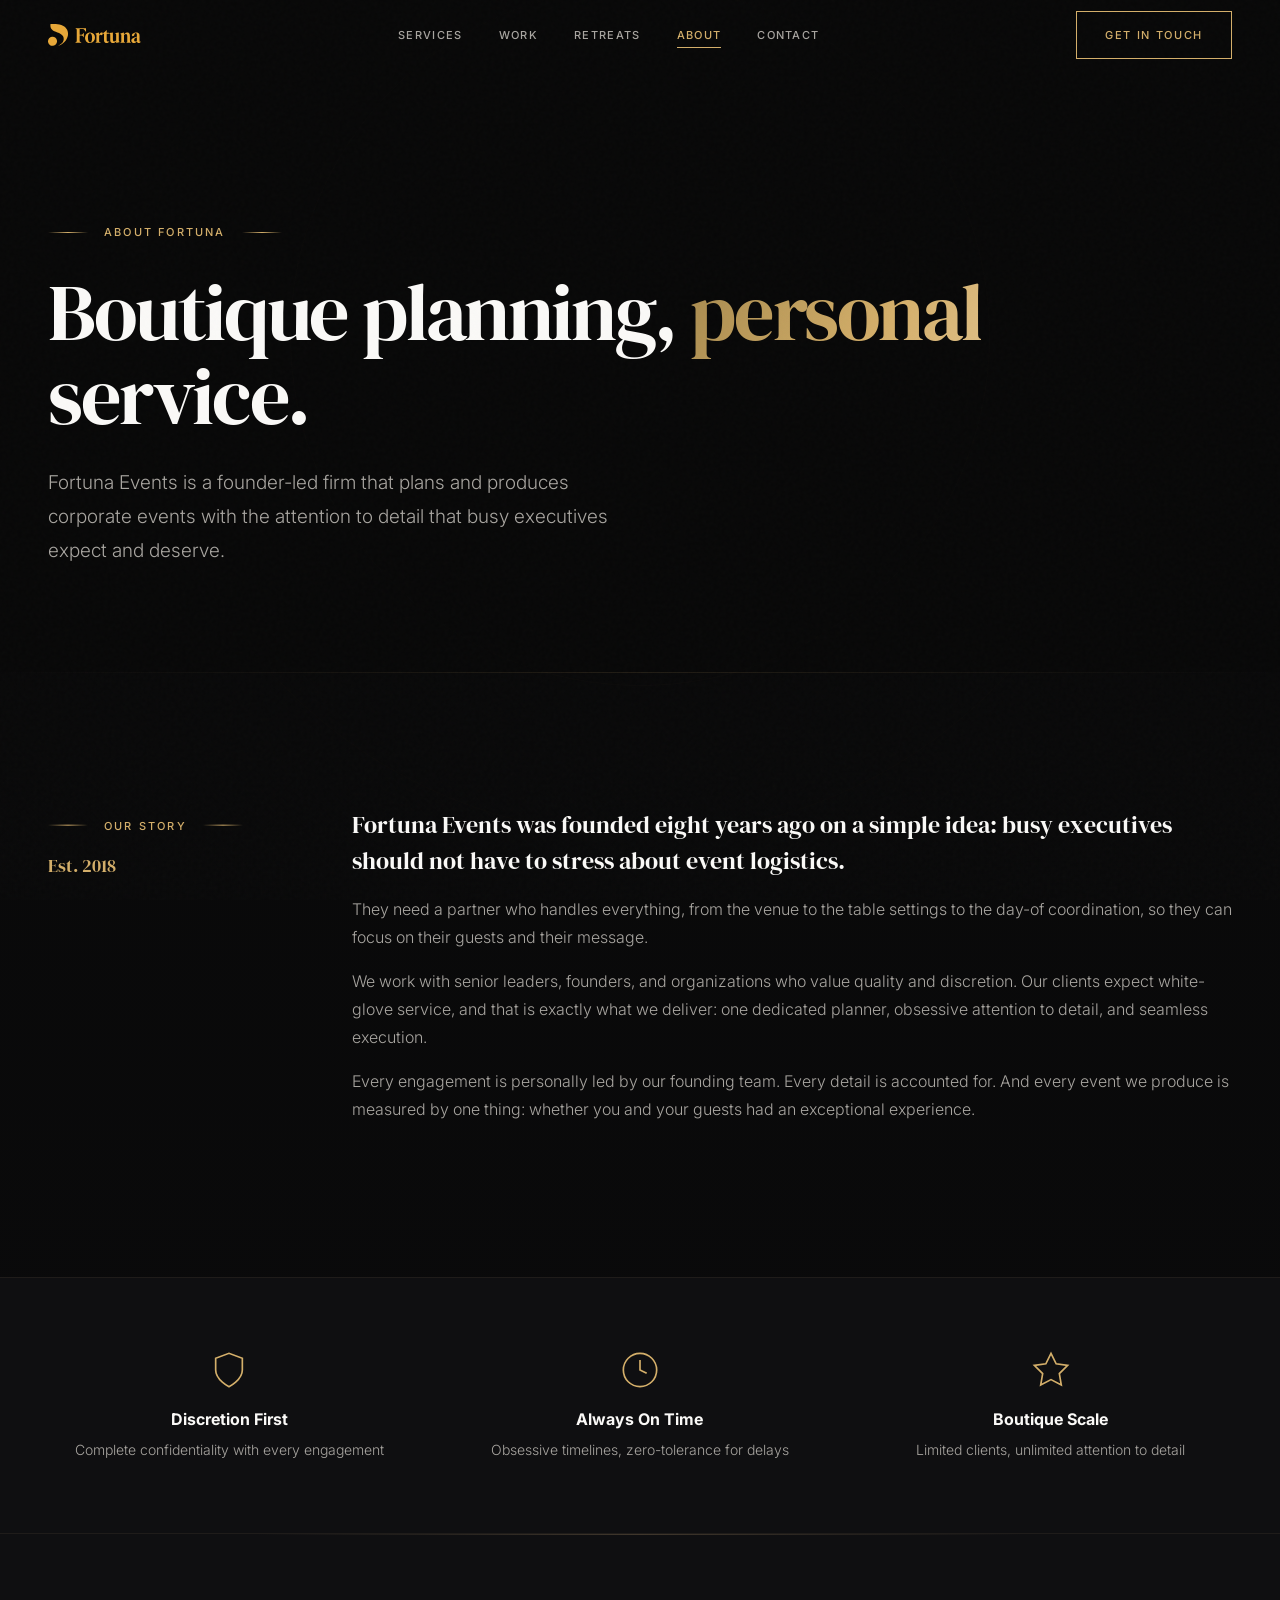
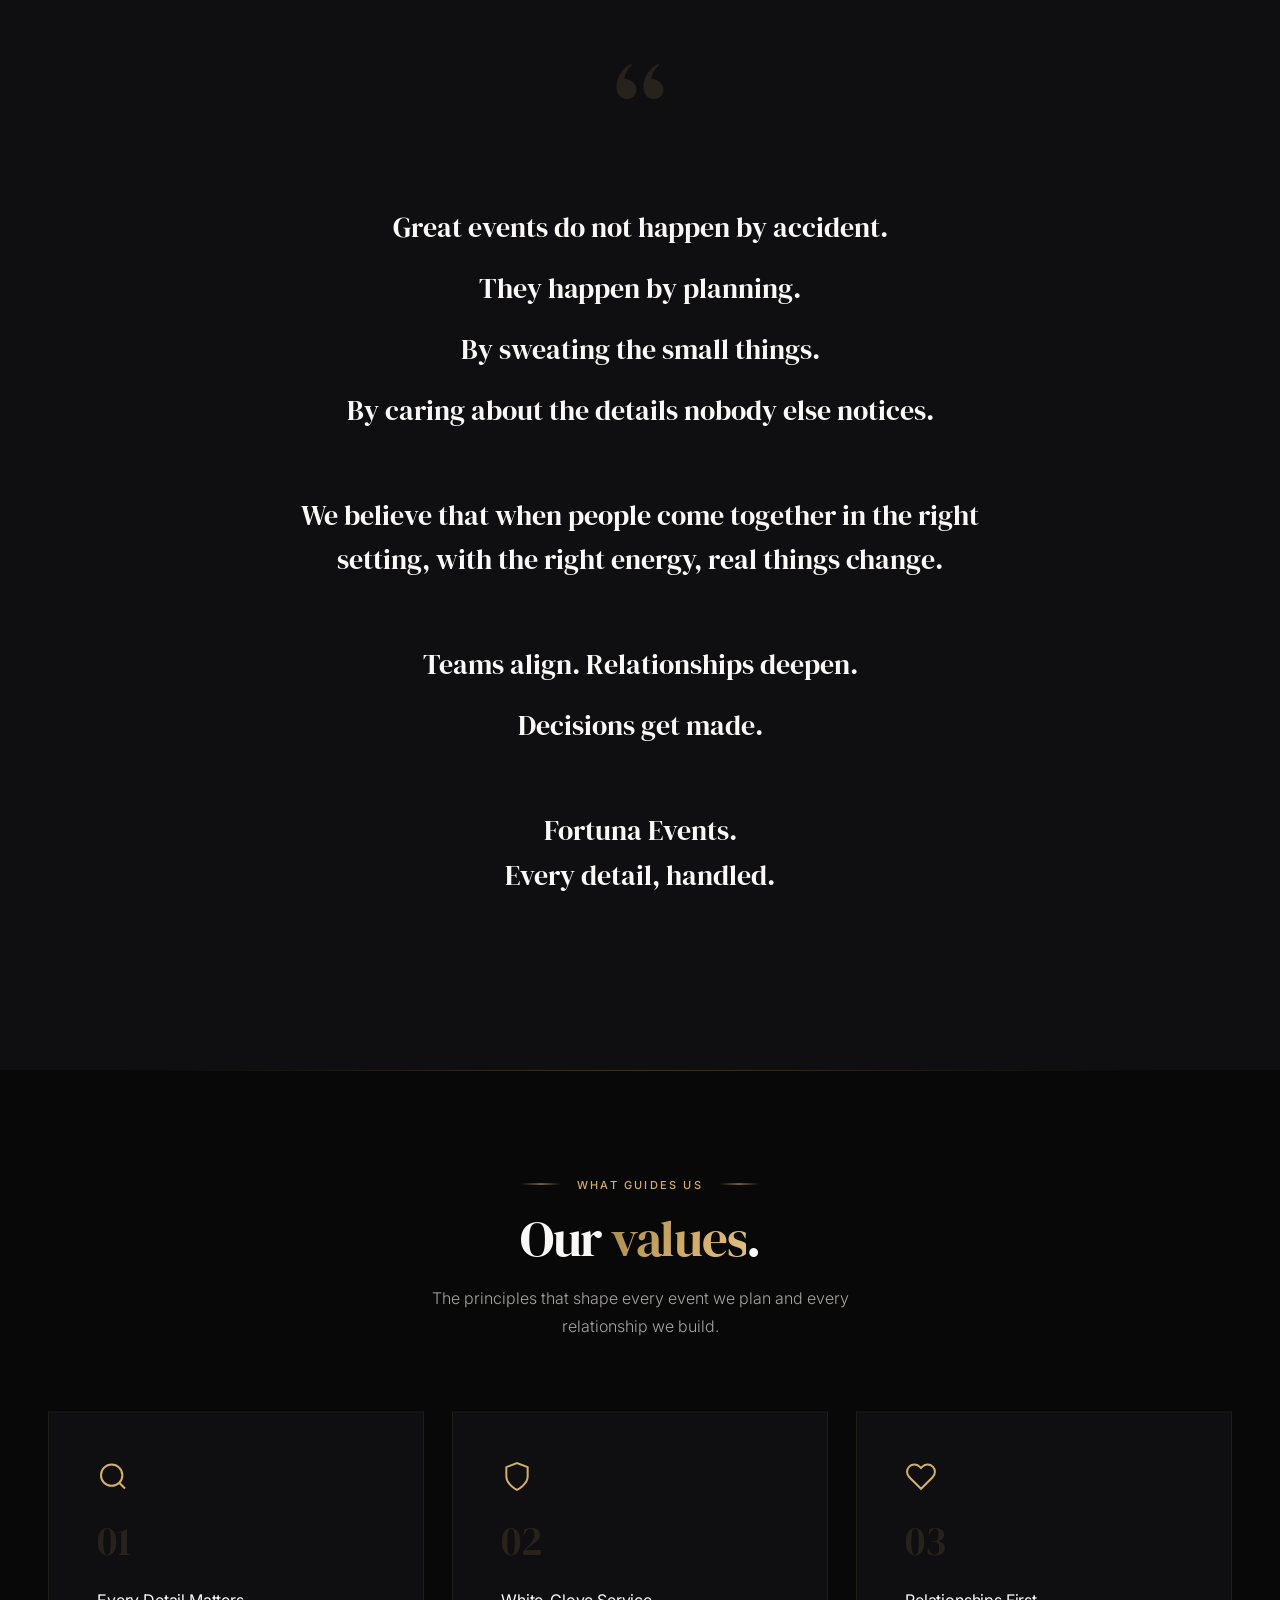
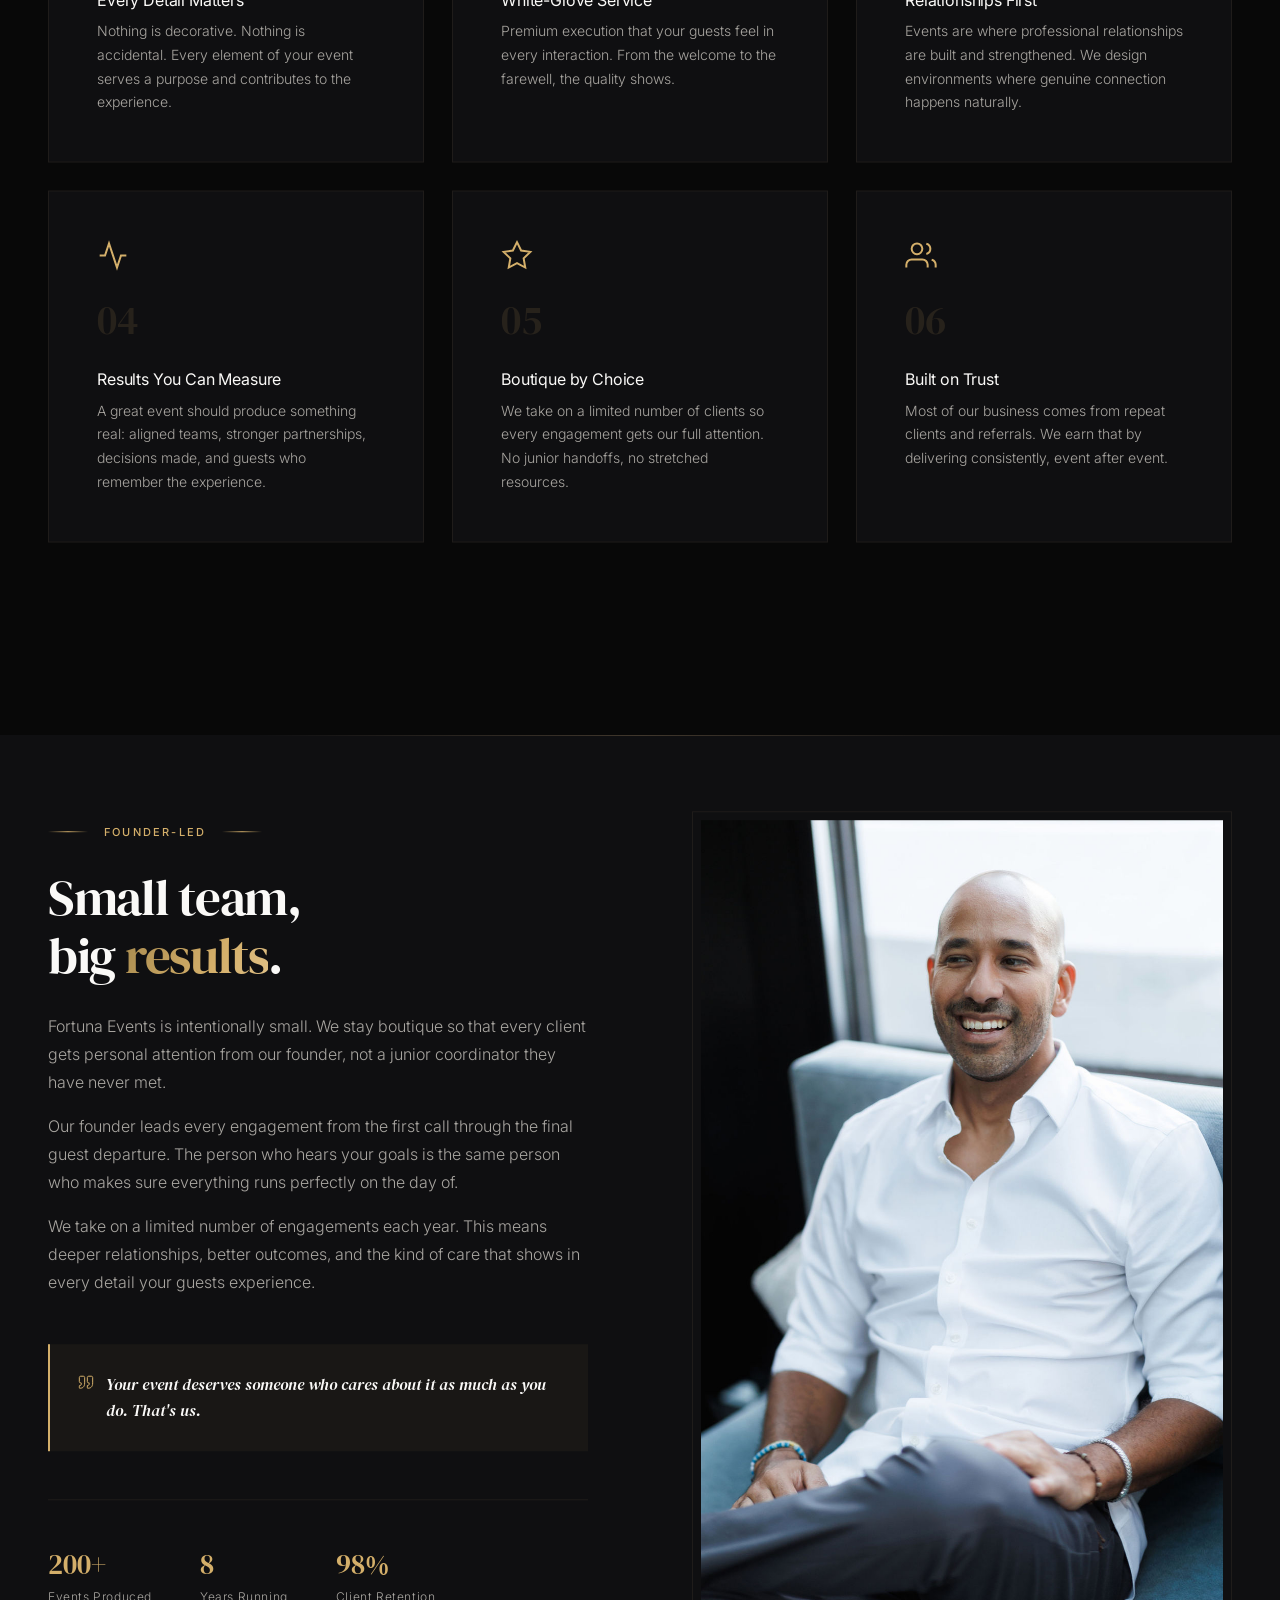
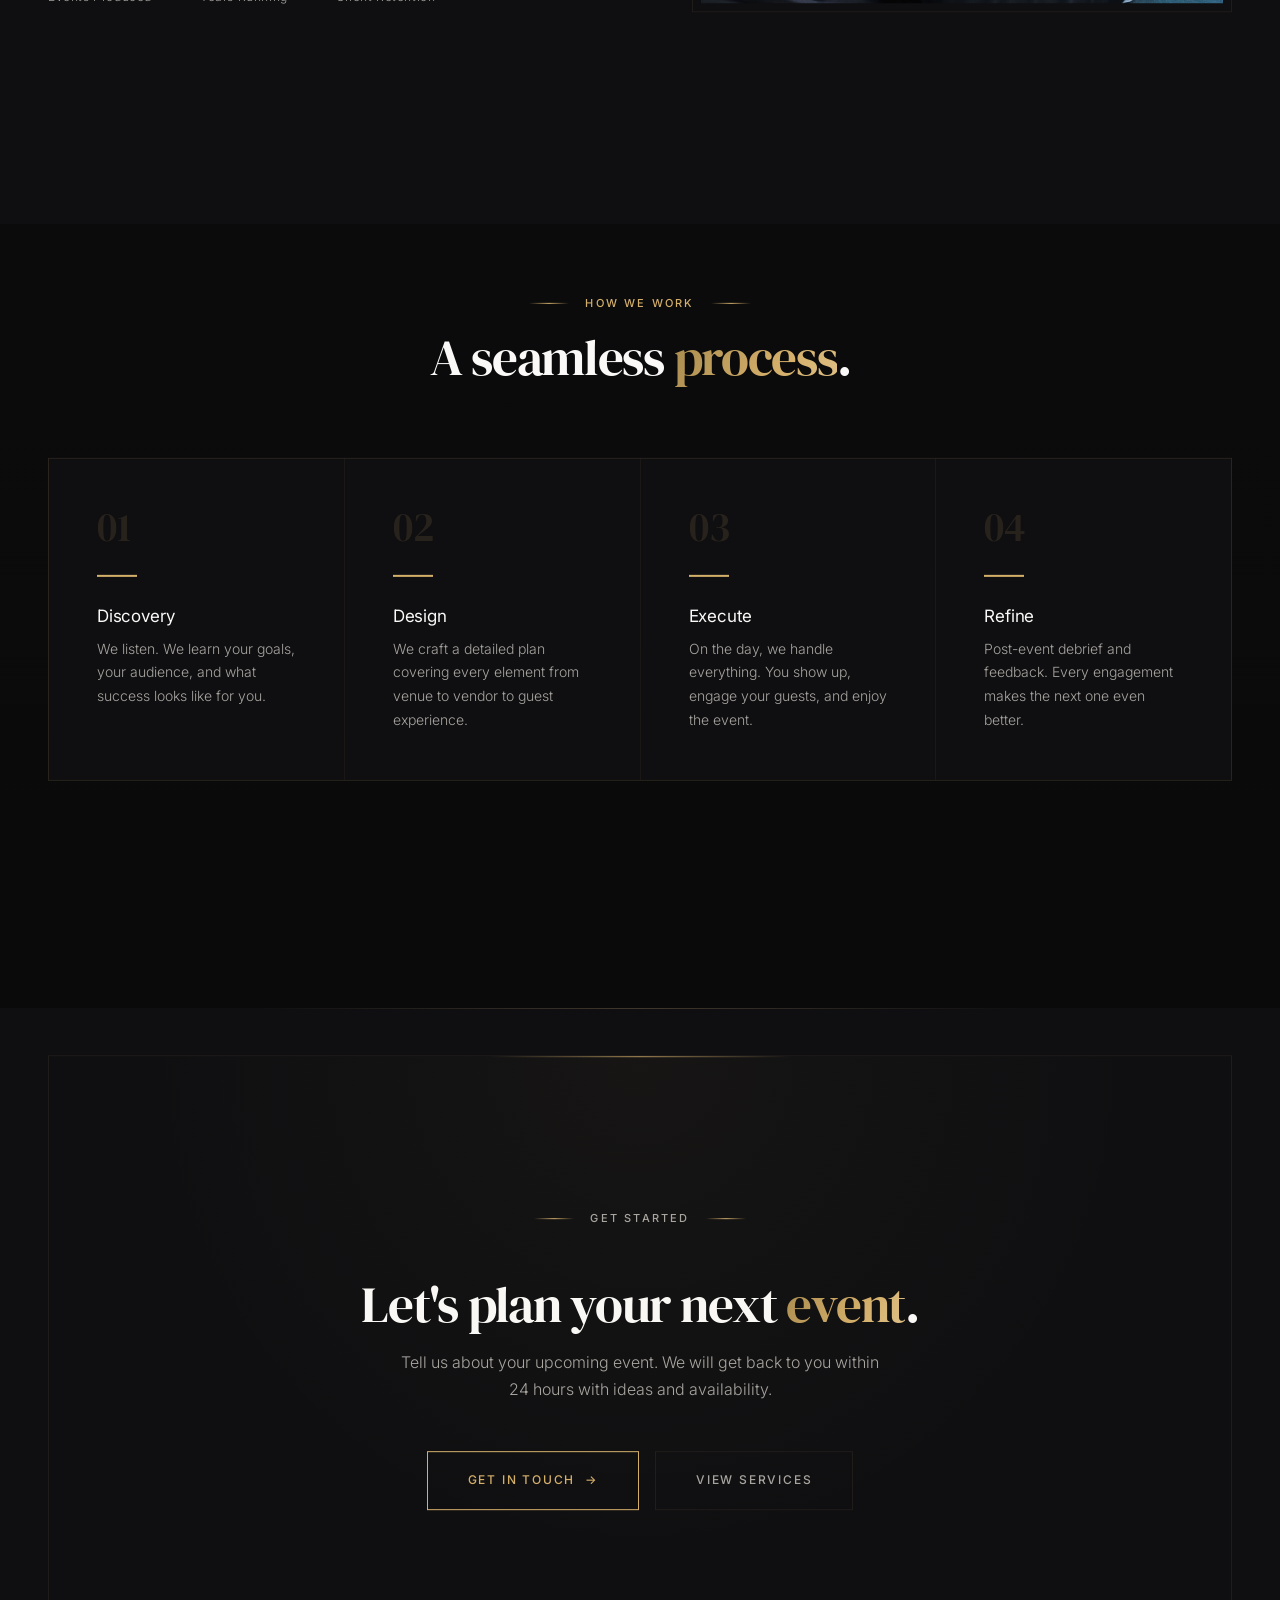
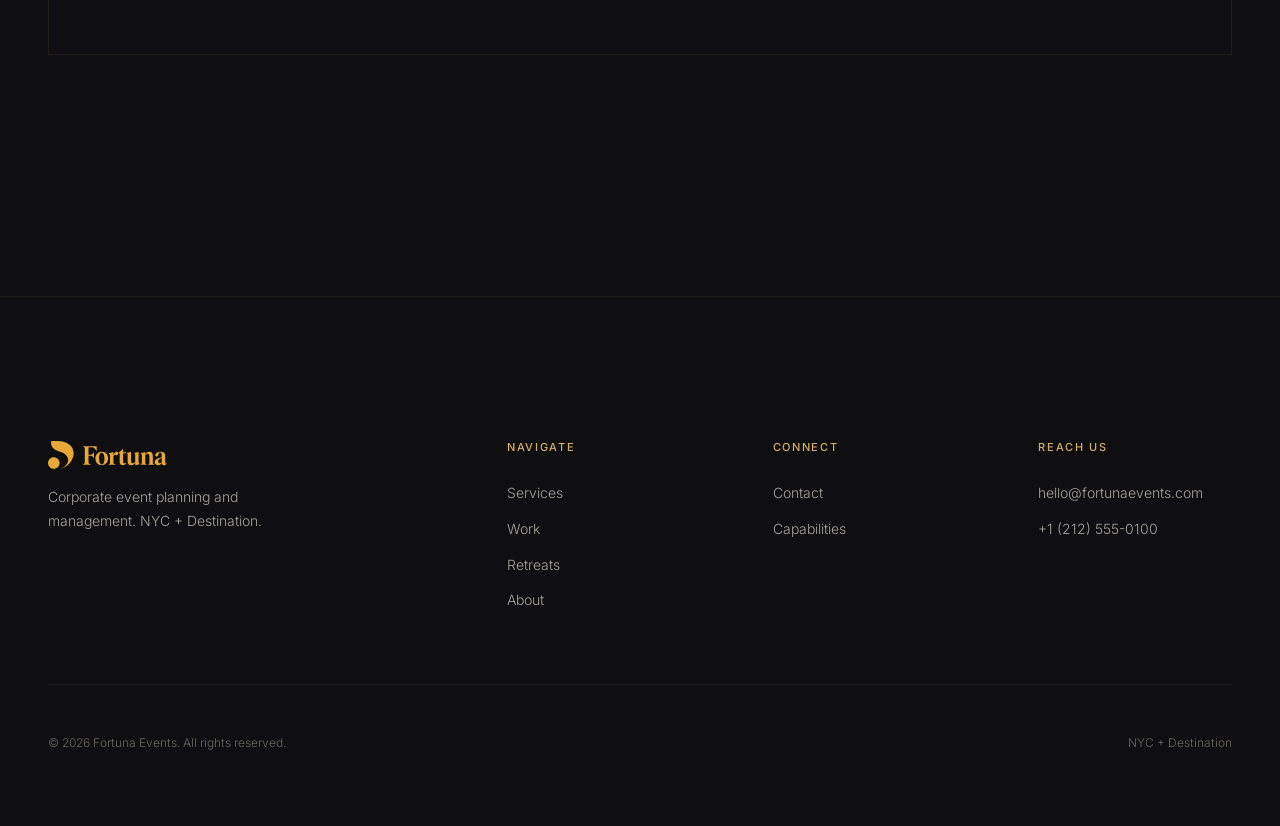
==== commit 4236b4f0: "Add preview page with 23 color palettes (dark + light) and event assets - Standalone preview.html wi" ====
--- a/about.html
+++ b/about.html
@@ -215,7 +215,7 @@
           </div>
           <div class="founder-block__image">
             <div class="founder-block__image-frame">
-              <div class="img-placeholder img-placeholder--portrait"></div>
+              <img src="assets/events/about/founder.jpg" alt="Fortuna Events founder" class="founder-block__img">
             </div>
           </div>
         </div>
--- a/css/styles.css
+++ b/css/styles.css
@@ -1,56 +1,71 @@
 /* ============================================================
-   FORTUNA EVENTS - Design System
-   Modern Luxury | Clean | Restrained
+   FORTUNA EVENTS - Luxury Design System
+   Ultra-Premium | Sophisticated | Exclusive
    ============================================================ */
 
 :root {
-  /* Palette */
-  --bg: #0A0A0C;
-  --surface: #111114;
-  --surface-2: #18181C;
-  --border: rgba(255, 255, 255, 0.06);
-  --border-hover: rgba(255, 255, 255, 0.12);
-
-  /* Text */
-  --text: #E8E8EC;
-  --text-2: #94949C;
-  --text-3: #5C5C64;
-
-  /* Accent - muted champagne gold, not yellow */
-  --accent: #C4A265;
-  --accent-light: #D9BC82;
-  --accent-dim: rgba(196, 162, 101, 0.12);
-  --accent-subtle: rgba(196, 162, 101, 0.06);
-
-  /* Type */
-  --serif: 'DM Serif Display', Georgia, serif;
+  /* Luxury Palette - Rich, Deep, Refined */
+  --bg: #080808;
+  --bg-gradient: linear-gradient(180deg, #080808 0%, #0d0d0f 50%, #080808 100%);
+  --surface: #0f0f11;
+  --surface-2: #141416;
+  --surface-3: #1a1a1d;
+  --surface-glass: rgba(15, 15, 17, 0.7);
+  --border: rgba(212, 175, 125, 0.08);
+  --border-hover: rgba(212, 175, 125, 0.18);
+  --border-gold: rgba(212, 175, 125, 0.25);
+
+  /* Text - Warm, Elegant */
+  --text: #FAF9F7;
+  --text-2: #A8A5A0;
+  --text-3: #6B6862;
+
+  /* Luxury Gold Palette - Aged Brass / Antique Gold */
+  --gold: #D4AF6A;
+  --gold-light: #E8CFA0;
+  --gold-dark: #A6894D;
+  --gold-dim: rgba(212, 175, 106, 0.12);
+  --gold-subtle: rgba(212, 175, 106, 0.05);
+  --gold-glow: rgba(212, 175, 106, 0.4);
+
+  /* Secondary - Deep Burgundy for depth */
+  --burgundy: #4A1C2A;
+  --burgundy-light: #6B2D3C;
+
+  /* Premium Typography */
+  --serif: 'Playfair Display', 'DM Serif Display', Georgia, serif;
   --sans: 'Inter', -apple-system, sans-serif;
-
-  /* Space — tighter, more deliberate */
+  --display: 'Playfair Display', Georgia, serif;
+
+  /* Generous Luxury Spacing */
   --s-xs: 0.5rem;
   --s-sm: 1rem;
-  --s-md: 1.5rem;
-  --s-lg: 2.5rem;
-  --s-xl: 3.5rem;
-  --s-2xl: 5rem;
-  --s-3xl: 7rem;
-  --s-4xl: 9rem;
+  --s-md: 1.75rem;
+  --s-lg: 3rem;
+  --s-xl: 4.5rem;
+  --s-2xl: 6.5rem;
+  --s-3xl: 9rem;
+  --s-4xl: 12rem;
 
   /* Layout */
-  --max-w: 1200px;
-  --narrow: 680px;
-  --header-h: 66px;
-
-  /* Motion */
+  --max-w: 1280px;
+  --narrow: 720px;
+  --header-h: 70px;
+
+  /* Refined Motion */
   --ease: cubic-bezier(0.16, 1, 0.3, 1);
-  --fast: 150ms;
-  --normal: 300ms;
-
-  /* Radius */
-  --r-sm: 6px;
-  --r-md: 12px;
-  --r-lg: 16px;
-  --r-xl: 24px;
+  --ease-out: cubic-bezier(0.33, 1, 0.68, 1);
+  --ease-in-out: cubic-bezier(0.65, 0, 0.35, 1);
+  --fast: 200ms;
+  --normal: 400ms;
+  --slow: 600ms;
+
+  /* Elegant Radius */
+  --r-sm: 4px;
+  --r-md: 8px;
+  --r-lg: 12px;
+  --r-xl: 20px;
+  --r-2xl: 32px;
   --r-full: 100px;
 }
 
@@ -79,10 +94,22 @@
   font-family: var(--sans);
   font-weight: 300;
   font-size: 1rem;
-  line-height: 1.6;
+  line-height: 1.7;
   color: var(--text);
   background: var(--bg);
+  background-image: var(--bg-gradient);
   overflow-x: hidden;
+}
+
+/* Luxury Noise Texture Overlay */
+body::before {
+  content: '';
+  position: fixed;
+  inset: 0;
+  background-image: url("data:image/svg+xml,%3Csvg viewBox='0 0 256 256' xmlns='http://www.w3.org/2000/svg'%3E%3Cfilter id='noise'%3E%3CfeTurbulence type='fractalNoise' baseFrequency='0.9' numOctaves='4' stitchTiles='stitch'/%3E%3C/filter%3E%3Crect width='100%25' height='100%25' filter='url(%23noise)'/%3E%3C/svg%3E");
+  opacity: 0.02;
+  pointer-events: none;
+  z-index: 1000;
 }
 
 img { max-width: 100%; height: auto; display: block; }
@@ -95,43 +122,45 @@
   text-decoration: none;
   transition: color var(--fast) var(--ease);
 }
-a:hover { color: var(--accent-light); }
+a:hover { color: var(--gold-light); }
 
 a:focus-visible,
 button:focus-visible {
-  outline: 1px solid var(--accent);
-  outline-offset: 3px;
+  outline: 1px solid var(--gold);
+  outline-offset: 4px;
   border-radius: var(--r-sm);
 }
 
 ::selection {
-  background: rgba(196, 162, 101, 0.2);
+  background: rgba(212, 175, 106, 0.25);
   color: var(--text);
 }
 
 
-/* --- Typography --- */
+/* --- Luxury Typography --- */
 h1, h2, h3, h4 {
   font-family: var(--serif);
   font-weight: 400;
-  line-height: 1.15;
+  line-height: 1.1;
   color: var(--text);
+  letter-spacing: -0.02em;
 }
 
 h1 {
-  font-size: clamp(2.5rem, 5vw, 3.75rem);
-  line-height: 1.1;
+  font-size: clamp(3rem, 7vw, 5rem);
+  line-height: 1.05;
+  letter-spacing: -0.03em;
+  font-weight: 300;
+}
+
+h2 {
+  font-size: clamp(2rem, 4vw, 3.25rem);
   letter-spacing: -0.025em;
-}
-
-h2 {
-  font-size: clamp(1.75rem, 3vw, 2.5rem);
-  letter-spacing: -0.02em;
-  line-height: 1.18;
+  line-height: 1.12;
 }
 
 h3 {
-  font-size: clamp(1.0625rem, 1.5vw, 1.25rem);
+  font-size: clamp(1.125rem, 1.8vw, 1.375rem);
   font-family: var(--sans);
   font-weight: 400;
   letter-spacing: -0.01em;
@@ -139,46 +168,68 @@
 }
 
 h4 {
-  font-size: 0.875rem;
+  font-size: 0.9375rem;
   font-family: var(--sans);
   font-weight: 400;
-}
-
-.text-accent { color: var(--accent); }
-.text-muted { color: var(--text-2); line-height: 1.7; }
+  letter-spacing: 0.02em;
+}
+
+.text-accent { color: var(--gold); }
+.text-muted { color: var(--text-2); line-height: 1.75; }
 .text-center { text-align: center; }
+.text-center .subhead { justify-content: center; }
+.text-center h1, .text-center h2, .text-center h3 { text-align: center; }
 
 .subhead {
   font-family: var(--sans);
-  font-size: 0.75rem;
-  font-weight: 400;
-  letter-spacing: 0.12em;
+  font-size: 0.6875rem;
+  font-weight: 500;
+  letter-spacing: 0.2em;
   text-transform: uppercase;
-  color: var(--accent);
+  color: var(--gold);
+  display: inline-flex;
+  align-items: center;
+  gap: 1rem;
+}
+
+.subhead::before,
+.subhead::after {
+  content: '';
+  width: 40px;
+  height: 1px;
+  background: linear-gradient(90deg, transparent, var(--gold), transparent);
 }
 
 .lead {
-  font-size: 1.125rem;
-  line-height: 1.7;
-  color: var(--text-2);
-  max-width: 580px;
+  font-size: 1.1875rem;
+  line-height: 1.8;
+  color: var(--text-2);
+  max-width: 600px;
+  font-weight: 300;
 }
 
 .text-center .lead { margin-left: auto; margin-right: auto; }
 
 p + p { margin-top: var(--s-sm); }
 
-/* Shimmer gold text for headings */
+/* Luxury Gold Text Effect */
 .text-accent-shimmer {
-  background: linear-gradient(110deg, var(--accent) 0%, var(--accent-light) 40%, var(--accent) 80%);
-  background-size: 200% 100%;
+  background: linear-gradient(
+    120deg,
+    var(--gold-dark) 0%,
+    var(--gold) 25%,
+    var(--gold-light) 50%,
+    var(--gold) 75%,
+    var(--gold-dark) 100%
+  );
+  background-size: 300% 100%;
   -webkit-background-clip: text;
   -webkit-text-fill-color: transparent;
   background-clip: text;
-  animation: shimmer 8s ease-in-out infinite;
-}
-
-@keyframes shimmer {
+  animation: luxuryShimmer 8s ease-in-out infinite;
+}
+
+@keyframes luxuryShimmer {
   0% { background-position: 100% 50%; }
   50% { background-position: 0% 50%; }
   100% { background-position: 100% 50%; }
@@ -219,22 +270,38 @@
 .mb-lg { margin-bottom: var(--s-lg); }
 .mb-xl { margin-bottom: var(--s-xl); }
 
-.section--surface { background: var(--surface); }
-.narrow-content { max-width: 640px; margin-left: auto; margin-right: auto; }
-
-/* --- Buttons --- */
+.section--surface {
+  background: var(--surface);
+  position: relative;
+}
+
+.section--surface::before {
+  content: '';
+  position: absolute;
+  top: 0;
+  left: 50%;
+  transform: translateX(-50%);
+  width: 60%;
+  height: 1px;
+  background: linear-gradient(90deg, transparent, var(--border-gold), transparent);
+}
+
+.narrow-content { max-width: 680px; margin-left: auto; margin-right: auto; }
+
+
+/* --- Luxury Buttons --- */
 .btn {
   display: inline-flex;
   align-items: center;
   justify-content: center;
-  gap: 0.5rem;
+  gap: 0.625rem;
   font-family: var(--sans);
-  font-size: 0.8125rem;
-  font-weight: 400;
-  letter-spacing: 0.06em;
+  font-size: 0.75rem;
+  font-weight: 500;
+  letter-spacing: 0.15em;
   text-transform: uppercase;
-  padding: 0.875rem 2rem;
-  border-radius: var(--r-full);
+  padding: 1.125rem 2.5rem;
+  border-radius: 0;
   transition: all var(--normal) var(--ease);
   white-space: nowrap;
   position: relative;
@@ -242,42 +309,76 @@
 }
 
 .btn-primary {
-  background: var(--accent);
+  background: transparent;
+  color: var(--gold);
+  border: 1px solid var(--gold);
+  position: relative;
+}
+
+.btn-primary::before {
+  content: '';
+  position: absolute;
+  inset: 0;
+  background: var(--gold);
+  transform: scaleX(0);
+  transform-origin: right;
+  transition: transform var(--normal) var(--ease);
+}
+
+.btn-primary:hover {
   color: var(--bg);
-  border: none;
-  font-weight: 500;
-  box-shadow: 0 2px 16px rgba(196, 162, 101, 0.15), 0 0 0 0 rgba(196, 162, 101, 0);
-}
-
-.btn-primary:hover {
-  background: var(--accent-light);
-  color: var(--bg);
-  transform: translateY(-2px);
-  box-shadow: 0 8px 32px rgba(196, 162, 101, 0.25), 0 0 0 0 rgba(196, 162, 101, 0);
+}
+
+.btn-primary:hover::before {
+  transform: scaleX(1);
+  transform-origin: left;
+}
+
+.btn-primary span {
+  position: relative;
+  z-index: 1;
+}
+
+.btn-primary .btn-arrow {
+  position: relative;
+  z-index: 1;
 }
 
 .btn-primary:active {
-  transform: translateY(0) scale(0.98);
-  box-shadow: 0 1px 8px rgba(196, 162, 101, 0.15);
-  transition-duration: 80ms;
+  transform: scale(0.98);
+  transition-duration: 100ms;
 }
 
 .btn-secondary {
   background: transparent;
   color: var(--text-2);
   border: 1px solid var(--border);
+  position: relative;
+}
+
+.btn-secondary::before {
+  content: '';
+  position: absolute;
+  inset: 0;
+  background: rgba(255, 255, 255, 0.03);
+  transform: scaleX(0);
+  transform-origin: right;
+  transition: transform var(--normal) var(--ease);
 }
 
 .btn-secondary:hover {
   border-color: var(--border-hover);
   color: var(--text);
-  transform: translateY(-1px);
-  background: rgba(255, 255, 255, 0.02);
+}
+
+.btn-secondary:hover::before {
+  transform: scaleX(1);
+  transform-origin: left;
 }
 
 .btn-secondary:active {
-  transform: translateY(0) scale(0.98);
-  transition-duration: 80ms;
+  transform: scale(0.98);
+  transition-duration: 100ms;
 }
 
 .btn-text {
@@ -285,47 +386,86 @@
   border: none;
   color: var(--text-2);
   font-family: var(--sans);
-  font-size: 0.8125rem;
-  font-weight: 400;
-  letter-spacing: 0.06em;
+  font-size: 0.75rem;
+  font-weight: 500;
+  letter-spacing: 0.15em;
   text-transform: uppercase;
   padding: 0.5rem 0;
   transition: color var(--fast) var(--ease);
-}
-
-.btn-text:hover { color: var(--accent); }
+  position: relative;
+}
+
+.btn-text::before {
+  content: '';
+  position: absolute;
+  bottom: 0;
+  left: 0;
+  width: 100%;
+  height: 1px;
+  background: var(--gold);
+  transform: scaleX(0);
+  transform-origin: right;
+  transition: transform var(--normal) var(--ease);
+}
+
+.btn-text:hover { color: var(--gold); }
+.btn-text:hover::before {
+  transform: scaleX(1);
+  transform-origin: left;
+}
 
 .btn-text::after {
   content: '\2192';
-  margin-left: 0.5rem;
+  margin-left: 0.75rem;
   display: inline-block;
   transition: transform var(--normal) var(--ease);
 }
 
-.btn-text:hover::after { transform: translateX(4px); }
+.btn-text:hover::after { transform: translateX(6px); }
 
 .btn-arrow {
   display: inline-block;
   transition: transform var(--fast) var(--ease);
 }
 
-.btn-primary:hover .btn-arrow { transform: translateX(2px); }
+.btn-primary:hover .btn-arrow { transform: translateX(4px); }
 .btn--full { width: 100%; }
-
-
-/* --- Cards --- */
+.btn--sm { padding: 0.875rem 1.75rem; font-size: 0.6875rem; }
+
+
+/* --- Luxury Cards --- */
 .surface-card {
   background: var(--surface);
   padding: var(--s-lg);
   border: 1px solid var(--border);
   border-radius: var(--r-lg);
-  transition: border-color var(--normal) var(--ease), transform var(--normal) var(--ease), box-shadow var(--normal) var(--ease);
+  transition: all var(--normal) var(--ease);
+  position: relative;
+  overflow: hidden;
+}
+
+.surface-card::before {
+  content: '';
+  position: absolute;
+  top: 0;
+  left: 0;
+  right: 0;
+  height: 1px;
+  background: linear-gradient(90deg, transparent, var(--gold-dim), transparent);
+  opacity: 0;
+  transition: opacity var(--normal) var(--ease);
 }
 
 .surface-card:hover {
   border-color: var(--border-hover);
-  transform: translateY(-4px);
-  box-shadow: 0 12px 40px rgba(0, 0, 0, 0.25), 0 0 0 1px rgba(196, 162, 101, 0.04);
+  transform: translateY(-8px);
+  box-shadow:
+    0 20px 60px rgba(0, 0, 0, 0.4),
+    0 0 0 1px rgba(212, 175, 106, 0.05);
+}
+
+.surface-card:hover::before {
+  opacity: 1;
 }
 
 
@@ -333,2909 +473,1464 @@
 .img-placeholder {
   width: 100%;
   aspect-ratio: 16 / 10;
-  background: var(--surface);
-  border-radius: var(--r-lg);
+  background: linear-gradient(135deg, var(--surface) 0%, var(--surface-2) 100%);
+  border-radius: var(--r-md);
   position: relative;
   overflow: hidden;
 }
 
-.img-placeholder::after {
+.img-placeholder::before {
   content: '';
   position: absolute;
   inset: 0;
-  background: linear-gradient(145deg, transparent 40%, rgba(196, 162, 101, 0.015) 60%, transparent 80%);
+  background: linear-gradient(
+    135deg,
+    transparent 30%,
+    rgba(212, 175, 106, 0.03) 50%,
+    transparent 70%
+  );
+  animation: imageSheen 4s ease-in-out infinite;
+}
+
+@keyframes imageSheen {
+  0%, 100% { opacity: 0; transform: translateX(-100%); }
+  50% { opacity: 1; transform: translateX(100%); }
 }
 
 .img-placeholder--portrait { aspect-ratio: 3 / 4; }
 .img-placeholder--square { aspect-ratio: 1; }
 
 
-/* --- Header — Modern Centered Floating Pill --- */
+/* --- Header — Minimal Flat Bar --- */
 .site-header {
   position: fixed;
   top: 0;
   left: 0;
   right: 0;
   z-index: 100;
-  padding: 0.75rem 1.25rem;
-  pointer-events: none;
-  transition: padding var(--normal) var(--ease);
-}
-
-.site-header__bar {
-  display: grid;
-  grid-template-columns: 1fr auto 1fr;
-  align-items: center;
-  max-width: 960px;
-  margin: 0 auto;
-  height: 52px;
-  padding: 0 0.5rem 0 1.25rem;
-  background: rgba(10, 10, 12, 0.7);
+  background: transparent;
+  border-bottom: 1px solid transparent;
+  transition: background var(--normal) var(--ease), border-color var(--normal) var(--ease);
+}
+
+.site-header.is-scrolled {
+  background: rgba(8, 8, 8, 0.92);
   backdrop-filter: blur(24px) saturate(1.4);
   -webkit-backdrop-filter: blur(24px) saturate(1.4);
-  border: 1px solid rgba(255, 255, 255, 0.06);
-  border-radius: var(--r-full);
-  pointer-events: auto;
-  box-shadow:
-    0 1px 2px rgba(0, 0, 0, 0.2),
-    0 4px 16px rgba(0, 0, 0, 0.15),
-    inset 0 1px 0 rgba(255, 255, 255, 0.03);
-  transition: background var(--normal) var(--ease), border-color var(--normal) var(--ease), box-shadow var(--normal) var(--ease);
-}
-
-.site-header__bar:hover {
-  border-color: rgba(255, 255, 255, 0.09);
-  background: rgba(10, 10, 12, 0.82);
-}
-
-/* Scrolled state (applied via JS) */
-.site-header.is-scrolled {
-  padding: 0.5rem 1.25rem;
-}
-
-.site-header.is-scrolled .site-header__bar {
-  background: rgba(10, 10, 12, 0.88);
-  box-shadow:
-    0 2px 4px rgba(0, 0, 0, 0.25),
-    0 8px 32px rgba(0, 0, 0, 0.2),
-    inset 0 1px 0 rgba(255, 255, 255, 0.03);
-}
-
-/* Logo — left column */
+  border-bottom-color: var(--border);
+}
+
+.site-header__bar {
+  display: flex;
+  align-items: center;
+  justify-content: space-between;
+  max-width: var(--max-w);
+  margin: 0 auto;
+  height: var(--header-h);
+  padding: 0 var(--s-lg);
+}
+
 .site-header__logo {
   display: flex;
   align-items: center;
-  flex-shrink: 0;
-  justify-self: start;
-}
-
-.site-header__logo img { height: 22px; width: auto; }
-
-/* Nav — center column */
+}
+
+.site-header__logo img {
+  height: 22px;
+  width: auto;
+  transition: opacity var(--fast) var(--ease);
+}
+
+.site-header__logo:hover img { opacity: 0.7; }
+
 .site-header__nav {
   display: flex;
   align-items: center;
-  justify-content: center;
 }
 
 .site-header__links {
   display: flex;
   align-items: center;
-  gap: 0.25rem;
+  gap: 2.25rem;
 }
 
 .site-header__links a {
-  font-size: 0.8125rem;
-  font-weight: 400;
-  color: var(--text-3);
-  padding: 0.375rem 0.875rem;
-  border-radius: var(--r-full);
-  position: relative;
-  transition: color var(--fast) var(--ease), background var(--fast) var(--ease);
-  letter-spacing: 0.01em;
+  font-size: 0.6875rem;
+  font-weight: 500;
+  letter-spacing: 0.12em;
+  text-transform: uppercase;
+  color: var(--text-2);
+  transition: color var(--fast) var(--ease);
+  position: relative;
+  padding: 0.25rem 0;
+}
+
+.site-header__links a::after {
+  content: '';
+  position: absolute;
+  bottom: 0;
+  left: 0;
+  width: 100%;
+  height: 1px;
+  background: var(--gold);
+  transform: scaleX(0);
+  transform-origin: right;
+  transition: transform var(--normal) var(--ease);
 }
 
 .site-header__links a:hover {
   color: var(--text);
-  background: rgba(255, 255, 255, 0.05);
-}
-
-.site-header__links a.active {
-  color: var(--accent);
-  background: var(--accent-dim);
-}
-
-/* Remove old underline animation, replace with pill bg */
-.site-header__links a::after { display: none; }
-
-/* CTA — right column */
+}
+
+.site-header__links a:hover::after {
+  transform: scaleX(1);
+  transform-origin: left;
+}
+
 .site-header__end {
-  justify-self: end;
   display: flex;
   align-items: center;
 }
 
-.btn--sm {
-  padding: 0.5rem 1.25rem;
-  font-size: 0.6875rem;
-  letter-spacing: 0.07em;
-}
-
-/* Mobile nav toggle */
 .nav-toggle {
   display: none;
   flex-direction: column;
+  justify-content: center;
+  align-items: center;
   gap: 5px;
-  width: 20px;
-  height: 14px;
+  width: 44px;
+  height: 44px;
   padding: 0;
-  z-index: 110;
-  justify-self: end;
 }
 
 .nav-toggle span {
-  display: block;
-  width: 100%;
+  width: 18px;
   height: 1px;
   background: var(--text);
   transition: all var(--fast) var(--ease);
-  transform-origin: center;
-}
-
-.nav-toggle[aria-expanded="true"] span:nth-child(1) { transform: rotate(45deg) translate(4px, 4px); }
-.nav-toggle[aria-expanded="true"] span:nth-child(2) { opacity: 0; }
-.nav-toggle[aria-expanded="true"] span:nth-child(3) { transform: rotate(-45deg) translate(4px, -4px); }
+}
 
 @media (max-width: 900px) {
+  .site-header__nav { display: none; }
+  .site-header__end .btn { display: none; }
   .nav-toggle { display: flex; }
-  .site-header__end { display: none; }
-
-  .site-header__bar {
-    display: flex;
-    justify-content: space-between;
-    padding: 0 1rem;
-  }
-
-  .site-header__nav {
-    position: fixed;
-    inset: 0;
-    background: rgba(10, 10, 12, 0.98);
-    flex-direction: column;
-    justify-content: center;
-    gap: var(--s-lg);
-    opacity: 0;
-    visibility: hidden;
-    transition: opacity var(--normal) var(--ease), visibility var(--normal) var(--ease);
-    z-index: 105;
-  }
-
-  .site-header__nav.is-open { opacity: 1; visibility: visible; }
-
-  .site-header__links {
-    flex-direction: column;
-    gap: var(--s-xs);
-  }
-
-  .site-header__links a {
-    font-size: 1.375rem;
-    color: var(--text);
-    padding: 0.5rem 1.5rem;
-  }
+}
+
+
+/* --- Scroll Progress --- */
+.scroll-progress {
+  position: fixed;
+  top: 0;
+  left: 0;
+  height: 2px;
+  background: linear-gradient(90deg, var(--gold-dark), var(--gold), var(--gold-light));
+  width: 0%;
+  z-index: 101;
+  transition: width 50ms linear;
+}
+
+
+/* --- Luxury Hero --- */
+.hero {
+  position: relative;
+  min-height: 100vh;
+  display: flex;
+  align-items: center;
+  padding: var(--s-4xl) 0 var(--s-3xl);
+}
+
+.hero__bg {
+  position: absolute;
+  inset: 0;
+  z-index: 0;
+}
+
+.hero__bg--gradient {
+  background:
+    radial-gradient(ellipse 80% 60% at 50% 40%, rgba(212, 175, 106, 0.06) 0%, transparent 60%),
+    radial-gradient(ellipse 60% 50% at 80% 20%, rgba(74, 28, 42, 0.08) 0%, transparent 50%),
+    var(--bg);
+}
+
+/* Luxury Rings */
+.hero__ring {
+  position: absolute;
+  border-radius: 50%;
+  border: 1px solid rgba(212, 175, 106, 0.06);
+  pointer-events: none;
+}
+
+.hero__ring--1 {
+  width: 800px;
+  height: 800px;
+  top: 50%;
+  left: 50%;
+  transform: translate(-50%, -50%);
+  opacity: 0.4;
+}
+
+.hero__ring--2 {
+  width: 1000px;
+  height: 1000px;
+  top: 50%;
+  left: 50%;
+  transform: translate(-50%, -50%);
+  opacity: 0.3;
+}
+
+.hero__ring--3 {
+  width: 1200px;
+  height: 1200px;
+  top: 50%;
+  left: 50%;
+  transform: translate(-50%, -50%);
+  opacity: 0.2;
+}
+
+.hero__glow-follow {
+  position: absolute;
+  width: 600px;
+  height: 600px;
+  background: radial-gradient(circle, rgba(212, 175, 106, 0.08) 0%, transparent 70%);
+  pointer-events: none;
+  opacity: 0;
+  transition: opacity 0.5s ease;
+}
+
+.hero:hover .hero__glow-follow {
+  opacity: 1;
+}
+
+.hero__vignette {
+  position: absolute;
+  inset: 0;
+  background: radial-gradient(ellipse at center, transparent 0%, var(--bg) 100%);
+  pointer-events: none;
+}
+
+.hero__content {
+  position: relative;
+  z-index: 1;
+  max-width: 800px;
+}
+
+.hero__badge {
+  display: inline-flex;
+  align-items: center;
+  gap: 0.75rem;
+  font-size: 0.6875rem;
+  font-weight: 500;
+  letter-spacing: 0.2em;
+  text-transform: uppercase;
+  color: var(--gold);
+  margin-bottom: var(--s-lg);
+  padding: 0.75rem 1.25rem;
+  border: 1px solid var(--border-gold);
+  background: rgba(212, 175, 106, 0.03);
+}
+
+.hero__badge-dot {
+  width: 6px;
+  height: 6px;
+  background: var(--gold);
+  border-radius: 50%;
+  animation: dotPulse 2s ease-in-out infinite;
+}
+
+@keyframes dotPulse {
+  0%, 100% { opacity: 1; transform: scale(1); }
+  50% { opacity: 0.5; transform: scale(1.2); }
+}
+
+.hero h1 {
+  margin-bottom: var(--s-lg);
+}
+
+.hero__title-gold {
+  display: block;
+  color: var(--gold);
+  font-style: italic;
+  font-weight: 300;
+}
+
+.hero__title-rest {
+  display: block;
+  color: var(--text);
+}
+
+.hero .lead {
+  max-width: 550px;
+  margin-bottom: var(--s-xl);
+}
+
+.hero__actions {
+  display: flex;
+  gap: 1.25rem;
+  flex-wrap: wrap;
+}
+
+.hero__scroll {
+  position: absolute;
+  bottom: 3rem;
+  left: 50%;
+  transform: translateX(-50%);
+  display: flex;
+  flex-direction: column;
+  align-items: center;
+  gap: 1rem;
+  color: var(--text-3);
+  font-size: 0.625rem;
+  font-weight: 500;
+  letter-spacing: 0.2em;
+  text-transform: uppercase;
+}
+
+.hero__scroll-line {
+  width: 1px;
+  height: 60px;
+  background: linear-gradient(180deg, var(--gold), transparent);
+  position: relative;
+  overflow: hidden;
+}
+
+.hero__scroll-line::after {
+  content: '';
+  position: absolute;
+  top: 0;
+  left: 0;
+  width: 100%;
+  height: 20px;
+  background: var(--gold-light);
+  animation: scrollLine 2s ease-in-out infinite;
+}
+
+@keyframes scrollLine {
+  0% { transform: translateY(-20px); opacity: 0; }
+  50% { opacity: 1; }
+  100% { transform: translateY(60px); opacity: 0; }
+}
+
+
+/* --- Proof Strip / Trust Bar --- */
+.proof-strip {
+  padding: var(--s-xl) 0;
+  border-top: 1px solid var(--border);
+  border-bottom: 1px solid var(--border);
+  background: var(--surface);
+  position: relative;
+}
+
+.proof-strip::before,
+.proof-strip::after {
+  content: '';
+  position: absolute;
+  left: 50%;
+  transform: translateX(-50%);
+  width: 200px;
+  height: 1px;
+  background: linear-gradient(90deg, transparent, var(--gold-dim), transparent);
+}
+
+.proof-strip::before { top: 0; }
+.proof-strip::after { bottom: 0; }
+
+.proof-strip__items {
+  display: flex;
+  justify-content: center;
+  gap: var(--s-3xl);
+  flex-wrap: wrap;
+}
+
+.proof-strip__item {
+  text-align: center;
+  color: var(--text-2);
+  font-size: 0.875rem;
+  letter-spacing: 0.05em;
+}
+
+.proof-strip__item strong {
+  display: block;
+  font-family: var(--serif);
+  font-size: 2.5rem;
+  font-weight: 300;
+  color: var(--gold);
+  margin-bottom: 0.25rem;
+  letter-spacing: -0.02em;
+}
+
+
+/* --- Section Divider --- */
+.section-divider {
+  border: none;
+  height: 1px;
+  background: linear-gradient(90deg, transparent, var(--border-gold), transparent);
+  max-width: 400px;
+  margin: 0 auto;
+}
+
+
+/* --- Pillar Cards (Services) --- */
+.pillar-card {
+  text-align: center;
+  padding: var(--s-xl) var(--s-lg);
+}
+
+.pillar-card__icon {
+  width: 56px;
+  height: 56px;
+  margin: 0 auto var(--s-md);
+  display: flex;
+  align-items: center;
+  justify-content: center;
+  border: 1px solid var(--border-gold);
+  position: relative;
+}
+
+.pillar-card__icon::before {
+  content: '';
+  position: absolute;
+  inset: 4px;
+  border: 1px solid var(--border);
+}
+
+.pillar-card__icon svg {
+  width: 24px;
+  height: 24px;
+  stroke: var(--gold);
+  stroke-width: 1.5;
+  fill: none;
+}
+
+.pillar-card h3 {
+  margin-bottom: var(--s-sm);
+  color: var(--text);
+}
+
+.pillar-card p {
+  color: var(--text-2);
+  font-size: 0.9375rem;
+  line-height: 1.7;
+}
+
+
+/* --- Values Grid (Why Fortuna) --- */
+.why-fortuna-section {
+  background: var(--surface);
+  position: relative;
+}
+
+.values-grid-5 {
+  display: grid;
+  grid-template-columns: repeat(5, 1fr);
+  gap: 1px;
+  background: var(--border);
+  border: 1px solid var(--border);
+}
+
+@media (max-width: 1100px) {
+  .values-grid-5 {
+    grid-template-columns: repeat(3, 1fr);
+  }
+}
+
+@media (max-width: 768px) {
+  .values-grid-5 {
+    grid-template-columns: 1fr;
+  }
+}
+
+.value-card-v2 {
+  background: var(--surface);
+  padding: var(--s-lg);
+  position: relative;
+  transition: all var(--normal) var(--ease);
+}
+
+.value-card-v2:hover {
+  background: var(--surface-2);
+}
+
+.value-card-v2__number {
+  font-family: var(--serif);
+  font-size: 3rem;
+  font-weight: 300;
+  color: var(--gold-dim);
+  line-height: 1;
+  margin-bottom: var(--s-md);
+  transition: color var(--normal) var(--ease);
+}
+
+.value-card-v2:hover .value-card-v2__number {
+  color: var(--gold);
+}
+
+.value-card-v2__icon {
+  width: 40px;
+  height: 40px;
+  margin-bottom: var(--s-md);
+}
+
+.value-card-v2__icon svg {
+  width: 100%;
+  height: 100%;
+  stroke: var(--gold);
+  stroke-width: 1;
+  fill: none;
+}
+
+.value-card-v2 h3 {
+  margin-bottom: var(--s-xs);
+  font-size: 1.0625rem;
+}
+
+.value-card-v2 p {
+  color: var(--text-2);
+  font-size: 0.875rem;
+  line-height: 1.7;
+}
+
+
+/* --- Portfolio Section --- */
+.portfolio-section {
+  background: var(--bg);
+}
+
+.portfolio-header {
+  display: flex;
+  justify-content: space-between;
+  align-items: flex-end;
+  margin-bottom: var(--s-xl);
+  flex-wrap: wrap;
+  gap: var(--s-md);
+}
+
+.portfolio-grid {
+  display: grid;
+  grid-template-columns: repeat(3, 1fr);
+  gap: var(--s-md);
+}
+
+@media (max-width: 1024px) {
+  .portfolio-grid { grid-template-columns: repeat(2, 1fr); }
+}
+
+@media (max-width: 640px) {
+  .portfolio-grid { grid-template-columns: 1fr; }
+}
+
+.portfolio-card {
+  display: block;
+  position: relative;
+  overflow: hidden;
+  border: 1px solid var(--border);
+  transition: all var(--normal) var(--ease);
+}
+
+.portfolio-card:hover {
+  border-color: var(--border-hover);
+  transform: translateY(-8px);
+}
+
+.portfolio-card__visual {
+  position: relative;
+  overflow: hidden;
+}
+
+.portfolio-grid--2 {
+  grid-template-columns: repeat(2, 1fr);
+}
+
+@media (max-width: 640px) {
+  .portfolio-grid--2 { grid-template-columns: 1fr; }
+}
+
+.portfolio-card__visual .img-placeholder,
+.portfolio-card__visual .portfolio-card__img {
+  border-radius: 0;
+  width: 100%;
+  aspect-ratio: 4/3;
+  object-fit: cover;
+  display: block;
+  transition: transform var(--slow) var(--ease);
+}
+
+.portfolio-card:hover .img-placeholder,
+.portfolio-card:hover .portfolio-card__img {
+  transform: scale(1.05);
+}
+
+.portfolio-card__overlay {
+  position: absolute;
+  inset: 0;
+  background: linear-gradient(180deg, transparent 40%, rgba(8, 8, 8, 0.9) 100%);
+  display: flex;
+  align-items: flex-end;
+  justify-content: flex-end;
+  padding: var(--s-md);
+  opacity: 0;
+  transition: opacity var(--normal) var(--ease);
+}
+
+.portfolio-card:hover .portfolio-card__overlay {
+  opacity: 1;
+}
+
+.portfolio-card__cta {
+  font-size: 0.6875rem;
+  font-weight: 500;
+  letter-spacing: 0.15em;
+  text-transform: uppercase;
+  color: var(--gold);
+}
+
+.portfolio-card__tags {
+  position: absolute;
+  top: var(--s-sm);
+  left: var(--s-sm);
+  display: flex;
+  gap: 0.5rem;
+  flex-wrap: wrap;
+}
+
+.portfolio-card__tag {
+  font-size: 0.625rem;
+  font-weight: 500;
+  letter-spacing: 0.1em;
+  text-transform: uppercase;
+  padding: 0.375rem 0.75rem;
+  background: rgba(8, 8, 8, 0.8);
+  border: 1px solid var(--border);
+  color: var(--text-2);
+}
+
+.portfolio-card__number {
+  position: absolute;
+  bottom: var(--s-sm);
+  right: var(--s-sm);
+  font-family: var(--serif);
+  font-size: 2rem;
+  font-weight: 300;
+  color: rgba(212, 175, 106, 0.3);
+}
+
+.portfolio-card__body {
+  padding: var(--s-md);
+  background: var(--surface);
+}
+
+.portfolio-card__body h3 {
+  margin-bottom: 0.5rem;
+  transition: color var(--fast) var(--ease);
+}
+
+.portfolio-card:hover .portfolio-card__body h3 {
+  color: var(--gold);
+}
+
+.portfolio-card__body p {
+  font-size: 0.875rem;
+  color: var(--text-2);
+  line-height: 1.6;
+}
+
+
+/* --- Timeline Section --- */
+.timeline-section {
+  background: var(--bg);
+  position: relative;
+}
+
+.timeline {
+  position: relative;
+  max-width: 700px;
+  margin: 0 auto;
+  padding-left: 80px;
+}
+
+.timeline__track {
+  position: absolute;
+  left: 30px;
+  top: 0;
+  bottom: 0;
+  width: 1px;
+  background: var(--border);
+}
+
+.timeline__progress {
+  position: absolute;
+  top: 0;
+  left: 0;
+  width: 100%;
+  height: 0;
+  background: linear-gradient(180deg, var(--gold), var(--gold-dark));
+  transition: height 0.3s ease;
+}
+
+.timeline__item {
+  position: relative;
+  padding: var(--s-lg) 0;
+}
+
+.timeline__item:first-child { padding-top: 0; }
+.timeline__item:last-child { padding-bottom: 0; }
+
+.timeline__node {
+  position: absolute;
+  left: -50px;
+  top: var(--s-lg);
+  width: 20px;
+  height: 20px;
+  display: flex;
+  align-items: center;
+  justify-content: center;
+}
+
+.timeline__item:first-child .timeline__node { top: 0; }
+
+.timeline__node-dot {
+  width: 8px;
+  height: 8px;
+  background: var(--surface);
+  border: 1px solid var(--gold);
+  position: relative;
+  z-index: 1;
+  transition: all var(--normal) var(--ease);
+}
+
+.timeline__item:hover .timeline__node-dot {
+  background: var(--gold);
+  transform: scale(1.2);
+}
+
+.timeline__node-ring {
+  position: absolute;
+  inset: 0;
+  border: 1px solid var(--gold-dim);
+  opacity: 0;
+  transition: all var(--normal) var(--ease);
+}
+
+.timeline__item:hover .timeline__node-ring {
+  opacity: 1;
+  transform: scale(1.5);
+}
+
+.timeline__content {
+  background: var(--surface);
+  border: 1px solid var(--border);
+  padding: var(--s-lg);
+  position: relative;
+  transition: all var(--normal) var(--ease);
+}
+
+.timeline__item:hover .timeline__content {
+  border-color: var(--border-hover);
+  transform: translateX(8px);
+}
+
+.timeline__number {
+  font-family: var(--serif);
+  font-size: 0.75rem;
+  font-weight: 400;
+  color: var(--gold);
+  letter-spacing: 0.1em;
+  margin-bottom: var(--s-sm);
+}
+
+.timeline__content h3 {
+  margin-bottom: var(--s-xs);
+}
+
+.timeline__content p {
+  color: var(--text-2);
+  font-size: 0.9375rem;
+  line-height: 1.7;
+}
+
+.timeline__accent-line {
+  position: absolute;
+  bottom: 0;
+  left: 0;
+  width: 0;
+  height: 2px;
+  background: var(--gold);
+  transition: width var(--normal) var(--ease);
+}
+
+.timeline__item:hover .timeline__accent-line {
+  width: 60px;
+}
+
+@media (max-width: 640px) {
+  .timeline {
+    padding-left: 40px;
+  }
+  .timeline__track {
+    left: 10px;
+  }
+  .timeline__node {
+    left: -30px;
+  }
+}
+
+
+/* --- Testimonials --- */
+.testimonial-card {
+  padding: var(--s-xl);
+  position: relative;
+}
+
+.testimonial-card::before {
+  content: '\201C';
+  position: absolute;
+  top: var(--s-md);
+  left: var(--s-lg);
+  font-family: var(--serif);
+  font-size: 4rem;
+  line-height: 1;
+  color: var(--gold-dim);
+}
+
+.testimonial-card blockquote {
+  font-family: var(--serif);
+  font-size: 1.125rem;
+  font-style: italic;
+  line-height: 1.7;
+  color: var(--text);
+  margin-bottom: var(--s-md);
+  padding-left: var(--s-lg);
+}
+
+.testimonial-card cite {
+  display: block;
+  font-style: normal;
+  font-size: 0.8125rem;
+  color: var(--text-2);
+  padding-left: var(--s-lg);
+}
+
+.testimonial-card cite::before {
+  content: '';
+  display: inline-block;
+  width: 24px;
+  height: 1px;
+  background: var(--gold);
+  margin-right: 0.75rem;
+  vertical-align: middle;
+}
+
+
+/* --- CTA Block --- */
+.cta-block {
+  text-align: center;
+  padding: var(--s-3xl) var(--s-xl);
+  border: 1px solid var(--border);
+  background: var(--surface);
+  position: relative;
+  overflow: hidden;
+}
+
+.cta-block::before {
+  content: '';
+  position: absolute;
+  top: 0;
+  left: 50%;
+  transform: translateX(-50%);
+  width: 300px;
+  height: 1px;
+  background: linear-gradient(90deg, transparent, var(--gold), transparent);
+}
+
+.cta-block::after {
+  content: '';
+  position: absolute;
+  inset: 0;
+  background: radial-gradient(ellipse at 50% 0%, rgba(212, 175, 106, 0.04) 0%, transparent 60%);
+  pointer-events: none;
+}
+
+.cta-block h2 {
+  margin-bottom: var(--s-sm);
+}
+
+.cta-block p {
+  color: var(--text-2);
+  max-width: 480px;
+  margin: 0 auto var(--s-lg);
+}
+
+.cta-block__actions {
+  display: flex;
+  justify-content: center;
+  gap: 1rem;
+  flex-wrap: wrap;
+  position: relative;
+  z-index: 1;
 }
 
 
 /* --- Footer --- */
 .site-footer {
+  padding: var(--s-3xl) 0 var(--s-xl);
   border-top: 1px solid var(--border);
-  padding: var(--s-xl) 0 var(--s-md);
+  background: var(--surface);
 }
 
 .site-footer__top {
   display: grid;
   grid-template-columns: 2fr 1fr 1fr 1fr;
   gap: var(--s-xl);
-  margin-bottom: var(--s-xl);
+  padding-bottom: var(--s-xl);
+  border-bottom: 1px solid var(--border);
+  margin-bottom: var(--s-lg);
+}
+
+@media (max-width: 900px) {
+  .site-footer__top {
+    grid-template-columns: 1fr 1fr;
+  }
+}
+
+@media (max-width: 600px) {
+  .site-footer__top {
+    grid-template-columns: 1fr;
+  }
+}
+
+.site-footer__brand img {
+  height: 28px;
+  width: auto;
+  margin-bottom: var(--s-sm);
 }
 
 .site-footer__brand p {
-  color: var(--text-3);
+  color: var(--text-2);
   font-size: 0.875rem;
-  margin-top: var(--s-sm);
-  max-width: 240px;
+  max-width: 280px;
 }
 
 .site-footer__heading {
-  font-family: var(--sans);
   font-size: 0.6875rem;
-  font-weight: 400;
-  letter-spacing: 0.1em;
+  font-weight: 500;
+  letter-spacing: 0.15em;
   text-transform: uppercase;
-  color: var(--text-2);
+  color: var(--gold);
   margin-bottom: var(--s-md);
 }
 
-.site-footer__links { display: flex; flex-direction: column; }
+.site-footer__links {
+  display: flex;
+  flex-direction: column;
+  gap: 0.75rem;
+}
 
 .site-footer__links a {
-  color: var(--text-3);
   font-size: 0.875rem;
-  padding: 0.2rem 0;
-  display: inline-block;
-}
-
-.site-footer__links a:hover { color: var(--text); }
+  color: var(--text-2);
+  transition: color var(--fast) var(--ease);
+}
+
+.site-footer__links a:hover {
+  color: var(--text);
+}
 
 .site-footer__bottom {
-  border-top: 1px solid var(--border);
-  padding-top: var(--s-md);
   display: flex;
   justify-content: space-between;
   align-items: center;
+  flex-wrap: wrap;
+  gap: var(--s-sm);
+  font-size: 0.75rem;
   color: var(--text-3);
-  font-size: 0.75rem;
-}
-
-@media (max-width: 768px) {
-  .site-footer__top { grid-template-columns: 1fr; gap: var(--s-lg); }
-}
-
-
-/* ==========================================================
-   HERO - Clean, cinematic, restrained
-   ========================================================== */
-.hero {
-  min-height: 100vh;
-  display: flex;
-  align-items: center;
-  justify-content: center;
-  position: relative;
-  overflow: hidden;
-}
-
-.hero__bg {
-  position: absolute;
-  inset: 0;
-  z-index: 0;
-}
-
-.hero__bg--gradient {
-  background:
-    radial-gradient(ellipse 50% 50% at 50% 45%, rgba(196, 162, 101, 0.04) 0%, transparent 60%),
-    radial-gradient(ellipse 80% 70% at 50% 50%, var(--surface) 0%, var(--bg) 70%);
-}
-
-/* Rings - very subtle, barely there */
-.hero__ring {
-  position: absolute;
+}
+
+
+/* --- Reveal Animations --- */
+.reveal {
+  opacity: 0;
+  transform: translateY(30px);
+  transition: opacity var(--slow) var(--ease), transform var(--slow) var(--ease);
+}
+
+.reveal.is-visible {
+  opacity: 1;
+  transform: translateY(0);
+}
+
+.reveal-left {
+  opacity: 0;
+  transform: translateX(-30px);
+  transition: opacity var(--slow) var(--ease), transform var(--slow) var(--ease);
+}
+
+.reveal-left.is-visible {
+  opacity: 1;
+  transform: translateX(0);
+}
+
+.reveal-right {
+  opacity: 0;
+  transform: translateX(30px);
+  transition: opacity var(--slow) var(--ease), transform var(--slow) var(--ease);
+}
+
+.reveal-right.is-visible {
+  opacity: 1;
+  transform: translateX(0);
+}
+
+.reveal-scale {
+  opacity: 0;
+  transform: scale(0.95);
+  transition: opacity var(--slow) var(--ease), transform var(--slow) var(--ease);
+}
+
+.reveal-scale.is-visible {
+  opacity: 1;
+  transform: scale(1);
+}
+
+.reveal-rotate {
+  opacity: 0;
+  transform: translateY(30px) rotate(1deg);
+  transition: opacity var(--slow) var(--ease), transform var(--slow) var(--ease);
+}
+
+.reveal-rotate.is-visible {
+  opacity: 1;
+  transform: translateY(0) rotate(0deg);
+}
+
+.reveal-stagger > * {
+  opacity: 0;
+  transform: translateY(20px);
+  transition: opacity var(--normal) var(--ease), transform var(--normal) var(--ease);
+}
+
+.reveal-stagger.is-visible > *:nth-child(1) { transition-delay: 0ms; opacity: 1; transform: translateY(0); }
+.reveal-stagger.is-visible > *:nth-child(2) { transition-delay: 100ms; opacity: 1; transform: translateY(0); }
+.reveal-stagger.is-visible > *:nth-child(3) { transition-delay: 200ms; opacity: 1; transform: translateY(0); }
+.reveal-stagger.is-visible > *:nth-child(4) { transition-delay: 300ms; opacity: 1; transform: translateY(0); }
+.reveal-stagger.is-visible > *:nth-child(5) { transition-delay: 400ms; opacity: 1; transform: translateY(0); }
+.reveal-stagger.is-visible > *:nth-child(6) { transition-delay: 500ms; opacity: 1; transform: translateY(0); }
+
+
+/* --- Counter Animation --- */
+.counter-value {
+  display: inline-block;
+}
+
+
+/* --- Mobile Navigation --- */
+@media (max-width: 900px) {
+  .site-header__nav {
+    position: fixed;
+    top: 0;
+    left: 0;
+    right: 0;
+    bottom: 0;
+    background: rgba(8, 8, 8, 0.98);
+    backdrop-filter: blur(30px);
+    display: flex;
+    align-items: center;
+    justify-content: center;
+    opacity: 0;
+    visibility: hidden;
+    transition: opacity var(--normal) var(--ease), visibility var(--normal) var(--ease);
+    z-index: 99;
+  }
+
+  .site-header__nav.is-open {
+    opacity: 1;
+    visibility: visible;
+  }
+
+  .site-header__links {
+    flex-direction: column;
+    gap: var(--s-lg);
+    text-align: center;
+  }
+
+  .site-header__links a {
+    font-size: 1.5rem;
+    letter-spacing: 0.05em;
+  }
+
+  .nav-toggle.is-active span:nth-child(1) {
+    transform: translateY(6px) rotate(45deg);
+  }
+
+  .nav-toggle.is-active span:nth-child(2) {
+    opacity: 0;
+  }
+
+  .nav-toggle.is-active span:nth-child(3) {
+    transform: translateY(-6px) rotate(-45deg);
+  }
+}
+
+
+/* --- Smooth Scrollbar Styling --- */
+::-webkit-scrollbar {
+  width: 8px;
+}
+
+::-webkit-scrollbar-track {
+  background: var(--bg);
+}
+
+::-webkit-scrollbar-thumb {
+  background: var(--surface-3);
+  border-radius: 4px;
+}
+
+::-webkit-scrollbar-thumb:hover {
+  background: var(--gold-dim);
+}
+
+
+/* --- Page Load Entrance --- */
+body {
+  opacity: 0;
+  transition: opacity 0.6s var(--ease);
+}
+
+body.is-loaded {
+  opacity: 1;
+}
+
+
+/* --- Active Nav Link --- */
+.site-header__links a.active {
+  color: var(--gold);
+}
+
+.site-header__links a.active::after {
+  transform: scaleX(1);
+  transform-origin: left;
+}
+
+
+/* --- Gold Divider --- */
+.gold-divider {
+  border: none;
+  height: 1px;
+  background: linear-gradient(90deg, transparent, var(--gold-dim), transparent);
+  margin: 0 auto;
+}
+
+
+/* --- Page Hero (Sub-pages) --- */
+.page-hero {
+  position: relative;
+  padding: calc(var(--header-h) + var(--s-3xl)) 0 var(--s-2xl);
+  background: var(--bg);
+}
+
+.page-hero h1 {
+  margin-top: var(--s-md);
+}
+
+.page-hero__ring {
+  position: absolute;
+  border-radius: 50%;
+  border: 1px solid rgba(212, 175, 106, 0.04);
+  pointer-events: none;
+}
+
+.page-hero__ring--1 {
+  width: 700px;
+  height: 700px;
   top: 50%;
   left: 50%;
-  border-radius: 50%;
-  border: 1px solid rgba(196, 162, 101, 0.04);
-  pointer-events: none;
-  z-index: 1;
-  opacity: 0;
-  animation: ring-in 2s var(--ease) forwards;
-}
-
-.hero__ring--1 {
-  width: 400px; height: 400px;
-  margin: -200px 0 0 -200px;
-  border-color: rgba(196, 162, 101, 0.06);
-  animation-delay: 0.4s;
-}
-
-.hero__ring--2 {
-  width: 680px; height: 680px;
-  margin: -340px 0 0 -340px;
-  animation-delay: 0.6s;
-}
-
-.hero__ring--3 {
-  width: 1000px; height: 1000px;
-  margin: -500px 0 0 -500px;
-  border-color: rgba(196, 162, 101, 0.025);
-  animation-delay: 0.8s;
-}
-
-@keyframes ring-in {
-  from { opacity: 0; transform: scale(0.92); }
-  to { opacity: 1; transform: scale(1); }
-}
-
-/* Noise texture */
-.hero::before {
-  content: '';
-  position: absolute;
-  inset: 0;
-  z-index: 2;
-  opacity: 0.018;
-  background-image: url("data:image/svg+xml,%3Csvg viewBox='0 0 256 256' xmlns='http://www.w3.org/2000/svg'%3E%3Cfilter id='n'%3E%3CfeTurbulence type='fractalNoise' baseFrequency='0.9' numOctaves='4' stitchTiles='stitch'/%3E%3C/filter%3E%3Crect width='100%25' height='100%25' filter='url(%23n)'/%3E%3C/svg%3E");
-  background-size: 256px;
-  pointer-events: none;
-}
-
-/* Content */
-.hero__content {
-  position: relative;
-  z-index: 5;
-  max-width: 780px;
-  margin: 0 auto;
-  text-align: center;
-  padding: 0 var(--s-lg);
-}
-
-/* Badge */
-.hero__badge {
-  display: inline-flex;
-  align-items: center;
-  gap: 0.5rem;
-  padding: 0.4rem 1.2rem;
-  border-radius: var(--r-full);
-  border: 1px solid rgba(196, 162, 101, 0.12);
-  background: rgba(196, 162, 101, 0.04);
-  font-family: var(--sans);
-  font-size: 0.625rem;
-  font-weight: 400;
-  letter-spacing: 0.18em;
-  text-transform: uppercase;
-  color: var(--accent);
-  margin-bottom: var(--s-lg);
-  opacity: 0;
-  transform: translateY(12px);
-  animation: fade-up 0.8s var(--ease) 0.2s forwards;
-}
-
-.hero__badge-dot {
-  width: 5px;
-  height: 5px;
-  border-radius: 50%;
-  background: var(--accent);
-  opacity: 0.6;
-}
-
-/* Headline */
-.hero__content h1 {
-  font-size: clamp(2.75rem, 6vw, 4.25rem);
-  line-height: 1.08;
-  margin-bottom: var(--s-md);
-  letter-spacing: -0.03em;
-  opacity: 0;
-  transform: translateY(20px);
-  animation: fade-up 1s var(--ease) 0.3s forwards;
-}
-
-.hero__title-gold {
-  display: inline;
-  color: var(--accent);
-}
-
-.hero__title-rest {
-  color: var(--text);
-  display: inline;
-}
-
-/* Lead */
-.hero__content .lead {
-  margin: 0 auto var(--s-lg);
-  max-width: 500px;
-  font-size: 1.0625rem;
-  opacity: 0;
-  transform: translateY(14px);
-  animation: fade-up 0.8s var(--ease) 0.5s forwards;
-}
-
-/* Buttons */
-.hero__actions {
-  display: flex;
-  gap: 0.75rem;
-  flex-wrap: wrap;
-  justify-content: center;
-  opacity: 0;
-  transform: translateY(10px);
-  animation: fade-up 0.8s var(--ease) 0.65s forwards;
-}
-
-@keyframes fade-up {
-  to { opacity: 1; transform: translateY(0); }
-}
-
-/* Scroll indicator */
-.hero__scroll {
-  position: absolute;
-  bottom: 32px;
-  left: 50%;
-  transform: translateX(-50%);
-  z-index: 5;
-  display: flex;
-  flex-direction: column;
-  align-items: center;
-  gap: 8px;
-  opacity: 0;
-  animation: fade-up 0.6s var(--ease) 1s forwards;
-}
-
-.hero__scroll span {
-  font-size: 0.5625rem;
-  letter-spacing: 0.25em;
-  text-transform: uppercase;
-  color: var(--text-3);
-}
-
-.hero__scroll-line {
-  width: 1px;
-  height: 36px;
-  background: rgba(255,255,255,0.04);
-  position: relative;
-  overflow: hidden;
-}
-
-.hero__scroll-line::after {
-  content: '';
-  position: absolute;
-  top: -100%;
-  left: 0;
-  width: 1px;
-  height: 50%;
-  background: linear-gradient(180deg, transparent, var(--accent));
-  animation: scroll-line 2.5s cubic-bezier(0.4, 0, 0.2, 1) infinite;
-}
-
-@keyframes scroll-line {
-  0% { top: -50%; opacity: 0; }
-  30% { opacity: 1; }
-  70% { opacity: 1; }
-  100% { top: 100%; opacity: 0; }
-}
-
-/* Vignette */
-.hero__vignette {
-  position: absolute;
-  bottom: 0;
-  left: 0;
-  right: 0;
-  height: 200px;
-  z-index: 4;
-  background: linear-gradient(to bottom, transparent, var(--bg));
-  pointer-events: none;
-}
-
-/* Hero mobile */
-@media (max-width: 768px) {
-  .hero__content h1 { font-size: clamp(2.25rem, 8vw, 3rem); }
-  .hero__content .lead { font-size: 0.9375rem; max-width: 340px; }
-  .hero__badge { margin-bottom: var(--s-md); }
-  .hero__ring--1 { width: 260px; height: 260px; margin: -130px 0 0 -130px; }
-  .hero__ring--2 { width: 420px; height: 420px; margin: -210px 0 0 -210px; }
-  .hero__ring--3 { width: 620px; height: 620px; margin: -310px 0 0 -310px; }
-}
-
-
-/* ==========================================================
-   PAGE HERO (inner pages) — Cinematic, matches landing
-   ========================================================== */
-.page-hero {
-  position: relative;
-  min-height: 42vh;
-  display: flex;
-  align-items: center;
-  justify-content: center;
-  padding: calc(var(--header-h) + var(--s-2xl)) 0 var(--s-xl);
-  text-align: center;
-  overflow: hidden;
-}
-
-/* Ambient gradient background */
-.page-hero::before {
-  content: '';
-  position: absolute;
-  inset: 0;
-  z-index: 0;
-  background:
-    radial-gradient(ellipse 60% 50% at 50% 40%, rgba(196, 162, 101, 0.035) 0%, transparent 60%),
-    radial-gradient(ellipse 80% 70% at 50% 50%, var(--surface) 0%, var(--bg) 70%);
-  pointer-events: none;
-}
-
-/* Noise texture overlay */
-.page-hero::after {
-  content: '';
-  position: absolute;
-  inset: 0;
-  z-index: 1;
-  opacity: 0.015;
-  background-image: url("data:image/svg+xml,%3Csvg viewBox='0 0 256 256' xmlns='http://www.w3.org/2000/svg'%3E%3Cfilter id='n'%3E%3CfeTurbulence type='fractalNoise' baseFrequency='0.9' numOctaves='4' stitchTiles='stitch'/%3E%3C/filter%3E%3Crect width='100%25' height='100%25' filter='url(%23n)'/%3E%3C/svg%3E");
-  background-size: 256px;
-  pointer-events: none;
-}
-
-/* Decorative ring */
-.page-hero__ring {
-  position: absolute;
+  transform: translate(-50%, -50%);
+  opacity: 0.4;
+}
+
+.page-hero__ring--2 {
+  width: 1000px;
+  height: 1000px;
   top: 50%;
   left: 50%;
-  border-radius: 50%;
-  border: 1px solid rgba(196, 162, 101, 0.04);
+  transform: translate(-50%, -50%);
+  opacity: 0.3;
+}
+
+.page-hero__ring--3 {
+  width: 1300px;
+  height: 1300px;
+  top: 50%;
+  left: 50%;
+  transform: translate(-50%, -50%);
+  opacity: 0.2;
+}
+
+.page-hero__vignette {
+  position: absolute;
+  inset: 0;
+  background: radial-gradient(ellipse at center, transparent 0%, var(--bg) 100%);
   pointer-events: none;
-  z-index: 1;
-  opacity: 0;
-  animation: ring-in 2s var(--ease) 0.3s forwards;
-}
-
-.page-hero__ring--1 {
-  width: 360px; height: 360px;
-  margin: -180px 0 0 -180px;
-  border-color: rgba(196, 162, 101, 0.05);
-  animation-delay: 0.3s;
-}
-
-.page-hero__ring--2 {
-  width: 600px; height: 600px;
-  margin: -300px 0 0 -300px;
-  border-color: rgba(196, 162, 101, 0.03);
-  animation-delay: 0.5s;
-}
-
-.page-hero__ring--3 {
-  width: 860px; height: 860px;
-  margin: -430px 0 0 -430px;
-  border-color: rgba(196, 162, 101, 0.02);
-  animation-delay: 0.7s;
-}
-
-/* Hero badge inside page-hero */
-.page-hero .hero__badge {
-  opacity: 0;
-  transform: translateY(12px);
-  animation: fade-up 0.8s var(--ease) 0.15s forwards;
-}
-
-/* Bottom vignette */
-.page-hero__vignette {
-  position: absolute;
-  bottom: 0;
-  left: 0;
-  right: 0;
-  height: 120px;
-  z-index: 2;
-  background: linear-gradient(to bottom, transparent, var(--bg));
-  pointer-events: none;
-}
-
-.page-hero .container {
-  max-width: 780px;
-  position: relative;
-  z-index: 5;
-}
-
-.page-hero .subhead {
-  margin-bottom: var(--s-sm);
-  opacity: 0;
-  transform: translateY(12px);
-  animation: fade-up 0.8s var(--ease) 0.2s forwards;
-}
-
-.page-hero h1 {
-  font-size: clamp(2.25rem, 5vw, 3.5rem);
-  line-height: 1.1;
-  letter-spacing: -0.025em;
-  opacity: 0;
-  transform: translateY(20px);
-  animation: fade-up 1s var(--ease) 0.35s forwards;
-}
-
-.page-hero .lead {
-  margin: 0 auto;
-  max-width: 540px;
-  opacity: 0;
-  transform: translateY(14px);
-  animation: fade-up 0.8s var(--ease) 0.5s forwards;
-}
-
-/* Breadcrumb-style back link for inner pages */
+}
+
 .page-hero__back {
   display: inline-flex;
   align-items: center;
   gap: 0.5rem;
+  font-size: 0.75rem;
+  font-weight: 500;
+  letter-spacing: 0.1em;
+  text-transform: uppercase;
+  color: var(--text-2);
+  margin-bottom: var(--s-lg);
+  transition: color var(--fast) var(--ease);
+}
+
+.page-hero__back svg {
+  width: 16px;
+  height: 16px;
+  stroke: currentColor;
+  stroke-width: 1.5;
+  fill: none;
+  transition: transform var(--fast) var(--ease);
+}
+
+.page-hero__back:hover {
+  color: var(--gold);
+}
+
+.page-hero__back:hover svg {
+  transform: translateX(-4px);
+}
+
+
+/* --- Tags --- */
+.tag {
+  display: inline-block;
+  font-size: 0.625rem;
+  font-weight: 500;
+  letter-spacing: 0.1em;
+  text-transform: uppercase;
+  padding: 0.3125rem 0.625rem;
+  background: var(--gold-subtle);
+  border: 1px solid var(--border);
+  color: var(--text-2);
+  transition: all var(--fast) var(--ease);
+}
+
+
+/* --- Work Cards --- */
+.work-card {
+  display: block;
+  border: 1px solid var(--border);
+  background: var(--surface);
+  overflow: hidden;
+  transition: all var(--normal) var(--ease);
+}
+
+.work-card:hover {
+  border-color: var(--border-hover);
+  transform: translateY(-6px);
+  box-shadow: 0 24px 64px rgba(0, 0, 0, 0.35);
+}
+
+.work-card__image {
+  position: relative;
+  overflow: hidden;
+}
+
+.work-card__image .img-placeholder,
+.work-card__img {
+  border-radius: 0;
+  width: 100%;
+  aspect-ratio: 4 / 3;
+  object-fit: cover;
+  display: block;
+  transition: transform var(--slow) var(--ease);
+}
+
+.work-card:hover .work-card__image .img-placeholder,
+.work-card:hover .work-card__img {
+  transform: scale(1.05);
+}
+
+.work-card__overlay {
+  position: absolute;
+  inset: 0;
+  background: linear-gradient(180deg, transparent 40%, rgba(8, 8, 8, 0.85) 100%);
+  display: flex;
+  align-items: flex-end;
+  justify-content: flex-end;
+  padding: var(--s-md);
+  opacity: 0;
+  transition: opacity var(--normal) var(--ease);
+}
+
+.work-card:hover .work-card__overlay {
+  opacity: 1;
+}
+
+.work-card__overlay-cta {
   font-size: 0.6875rem;
+  font-weight: 500;
+  letter-spacing: 0.15em;
+  text-transform: uppercase;
+  color: var(--gold);
+}
+
+.work-card__number {
+  position: absolute;
+  bottom: var(--s-sm);
+  right: var(--s-sm);
+  font-family: var(--serif);
+  font-size: 2rem;
+  font-weight: 300;
+  color: rgba(212, 175, 106, 0.25);
+}
+
+.work-card__body {
+  padding: var(--s-md);
+}
+
+.work-card__meta {
+  display: flex;
+  flex-wrap: wrap;
+  gap: 0.375rem;
+  margin-bottom: var(--s-sm);
+}
+
+.work-card__body h3 {
+  margin-bottom: 0.5rem;
+  transition: color var(--fast) var(--ease);
+}
+
+.work-card:hover .work-card__body h3 {
+  color: var(--gold);
+}
+
+.work-card__outcome {
+  font-size: 0.875rem;
+  color: var(--text-2);
+  line-height: 1.65;
+}
+
+
+/* --- Gallery Band --- */
+.gallery-band {
+  display: flex;
+  gap: 2px;
+  overflow-x: auto;
+  scrollbar-width: none;
+  -ms-overflow-style: none;
+  padding: 0 var(--s-lg);
+}
+
+.gallery-band::-webkit-scrollbar {
+  display: none;
+}
+
+.gallery-band__item {
+  flex: 0 0 280px;
+}
+
+.gallery-band__item .img-placeholder {
+  aspect-ratio: 4 / 3;
+  border-radius: 0;
+}
+
+.gallery-band__img {
+  width: 100%;
+  height: 100%;
+  object-fit: cover;
+  aspect-ratio: 4 / 3;
+  display: block;
+}
+
+@media (max-width: 768px) {
+  .gallery-band__item {
+    flex: 0 0 200px;
+  }
+}
+
+
+/* --- Services Nav --- */
+.services-nav {
+  position: sticky;
+  top: calc(var(--header-h) + 12px);
+  z-index: 50;
+  padding: var(--s-sm) 0;
+  background: rgba(8, 8, 8, 0.9);
+  backdrop-filter: blur(20px);
+  -webkit-backdrop-filter: blur(20px);
+  border-bottom: 1px solid var(--border);
+}
+
+.services-nav__inner {
+  display: flex;
+  justify-content: center;
+  gap: var(--s-lg);
+}
+
+.services-nav__item {
+  display: flex;
+  align-items: center;
+  gap: 0.625rem;
+  padding: 0.75rem 1.25rem;
+  font-size: 0.75rem;
+  font-weight: 500;
   letter-spacing: 0.1em;
   text-transform: uppercase;
   color: var(--text-3);
-  margin-bottom: var(--s-md);
-  opacity: 0;
-  transform: translateY(8px);
-  animation: fade-up 0.8s var(--ease) 0.15s forwards;
-  transition: color var(--fast) var(--ease);
-}
-
-.page-hero__back:hover { color: var(--accent); }
-
-.page-hero__back svg {
-  width: 14px;
-  height: 14px;
-  stroke: currentColor;
-  fill: none;
-  stroke-width: 1.5;
-  transition: transform var(--fast) var(--ease);
-}
-
-.page-hero__back:hover svg { transform: translateX(-3px); }
+  border: 1px solid transparent;
+  transition: all var(--fast) var(--ease);
+}
+
+.services-nav__item:hover {
+  color: var(--text-2);
+}
+
+.services-nav__item.is-active {
+  color: var(--gold);
+  border-color: var(--border-gold);
+  background: var(--gold-subtle);
+}
+
+.services-nav__num {
+  font-family: var(--serif);
+  font-size: 0.875rem;
+  font-weight: 300;
+}
 
 @media (max-width: 768px) {
-  .page-hero {
-    min-height: 36vh;
-    padding: calc(var(--header-h) + var(--s-lg)) 0 var(--s-md);
-  }
-  .page-hero h1 { font-size: clamp(1.875rem, 7vw, 2.5rem); }
-  .page-hero .lead { max-width: 340px; font-size: 0.9375rem; }
-  .page-hero__ring--1 { width: 240px; height: 240px; margin: -120px 0 0 -120px; }
-  .page-hero__ring--2 { width: 400px; height: 400px; margin: -200px 0 0 -200px; }
-  .page-hero__ring--3 { width: 560px; height: 560px; margin: -280px 0 0 -280px; }
-}
-
-@media (prefers-reduced-motion: reduce) {
-  .page-hero .subhead,
-  .page-hero h1,
-  .page-hero .lead,
-  .page-hero__back { opacity: 1; transform: none; animation: none; }
-  .page-hero__ring { opacity: 1; animation: none; }
-}
-
-
-/* ==========================================================
-   PROOF STRIP / STATS
-   ========================================================== */
-.proof-strip {
-  padding: var(--s-lg) 0;
-}
-
-.proof-strip__items {
-  display: flex;
-  justify-content: center;
-  gap: 0;
-  flex-wrap: wrap;
-}
-
-.proof-strip__item {
-  text-align: center;
-  font-size: 0.6875rem;
-  color: var(--text-3);
-  letter-spacing: 0.12em;
-  text-transform: uppercase;
-  padding: 0.75rem 2rem;
-  border: 1px solid var(--border);
-  transition: color var(--normal) var(--ease);
-}
-
-.proof-strip__item:first-child { border-radius: var(--r-full) 0 0 var(--r-full); }
-.proof-strip__item:last-child { border-radius: 0 var(--r-full) var(--r-full) 0; }
-.proof-strip__item + .proof-strip__item { border-left: none; }
-.proof-strip__item::before { display: none; }
-
-.proof-strip__item strong {
-  color: var(--accent);
-  font-weight: 500;
-  font-size: 1rem;
-  letter-spacing: 0;
-  display: inline-block;
-}
-
-.counter-value {
-  display: inline-block;
-  font-variant-numeric: tabular-nums;
-}
-
-
-/* ==========================================================
-   PILLAR CARDS (services)
-   ========================================================== */
-.pillar-card {
-  text-align: left;
-  padding: var(--s-xl) var(--s-lg);
-  position: relative;
-}
-
-.pillar-card__icon {
-  width: 44px;
-  height: 44px;
-  margin-bottom: var(--s-md);
-  display: flex;
-  align-items: center;
-  justify-content: center;
-  background: var(--accent-dim);
-  border-radius: var(--r-md);
-  transition: transform var(--normal) var(--ease), background var(--normal) var(--ease), box-shadow var(--normal) var(--ease);
-}
-
-.pillar-card:hover .pillar-card__icon {
-  transform: scale(1.1) translateY(-2px);
-  background: rgba(196, 162, 101, 0.18);
-  box-shadow: 0 4px 20px rgba(196, 162, 101, 0.12);
-}
-
-.pillar-card__icon svg {
-  width: 20px;
-  height: 20px;
-  stroke: var(--accent);
-  fill: none;
-  stroke-width: 1.5;
-  transition: stroke var(--normal) var(--ease);
-}
-
-.pillar-card:hover .pillar-card__icon svg {
-  stroke: var(--accent-light);
-}
-
-.pillar-card h3 {
-  font-size: 1.0625rem;
-  margin-bottom: var(--s-xs);
-}
-
-.pillar-card p {
-  color: var(--text-3);
-  font-size: 0.9375rem;
-  line-height: 1.6;
-}
-
-
-/* ==========================================================
-   PORTFOLIO
-   ========================================================== */
-.portfolio-section { position: relative; }
-
-.portfolio-header {
-  display: flex;
-  align-items: flex-end;
-  justify-content: space-between;
-  margin-bottom: var(--s-xl);
-  gap: var(--s-lg);
-}
-
-.portfolio-header .lead { color: var(--text-3); max-width: 360px; }
-
-@media (max-width: 768px) {
-  .portfolio-header { flex-direction: column; align-items: flex-start; }
-}
-
-.portfolio-grid {
-  display: grid;
-  grid-template-columns: repeat(3, 1fr);
-  gap: var(--s-md);
-}
-
-@media (max-width: 1024px) { .portfolio-grid { grid-template-columns: repeat(2, 1fr); } }
-@media (max-width: 640px) { .portfolio-grid { grid-template-columns: 1fr; } }
-
-.portfolio-card {
-  display: block;
-  color: var(--text);
-  border-radius: var(--r-xl);
-  overflow: hidden;
-  background: var(--surface);
-  border: 1px solid var(--border);
-  transition: transform 0.5s var(--ease), border-color var(--normal) var(--ease), box-shadow 0.5s var(--ease);
-}
-
-.portfolio-card:hover {
-  color: var(--text);
-  transform: translateY(-8px);
-  border-color: rgba(196, 162, 101, 0.15);
-  box-shadow: 0 24px 60px rgba(0, 0, 0, 0.35), 0 0 0 1px rgba(196, 162, 101, 0.06);
-}
-
-.portfolio-card__visual {
-  position: relative;
-  overflow: hidden;
-}
-
-.portfolio-card__visual .img-placeholder {
-  border-radius: 0;
-  aspect-ratio: 16 / 11;
-  transition: transform 0.7s var(--ease), filter 0.7s var(--ease);
-  filter: brightness(0.95);
-}
-
-.portfolio-card:hover .portfolio-card__visual .img-placeholder {
-  transform: scale(1.06);
-  filter: brightness(1.05);
-}
-
-.portfolio-card__overlay {
-  position: absolute;
-  inset: 0;
-  background: linear-gradient(180deg, transparent 40%, rgba(10, 10, 12, 0.6) 100%);
-  display: flex;
-  align-items: flex-end;
-  justify-content: center;
-  padding-bottom: var(--s-md);
-  opacity: 0;
-  transition: opacity var(--normal) var(--ease);
-  z-index: 3;
-}
-
-.portfolio-card:hover .portfolio-card__overlay { opacity: 1; }
-
-.portfolio-card__cta {
-  font-size: 0.6875rem;
-  font-weight: 400;
-  letter-spacing: 0.12em;
-  text-transform: uppercase;
-  color: var(--text);
-  opacity: 0.9;
-}
-
-.portfolio-card__tags {
-  position: absolute;
-  top: var(--s-md);
-  left: var(--s-md);
-  display: flex;
-  gap: 0.35rem;
-  flex-wrap: wrap;
-  z-index: 2;
-}
-
-.portfolio-card__tag {
-  font-size: 0.5625rem;
-  font-weight: 400;
-  letter-spacing: 0.08em;
-  text-transform: uppercase;
-  color: rgba(255, 255, 255, 0.75);
-  padding: 0.25rem 0.6rem;
-  background: rgba(0, 0, 0, 0.4);
-  backdrop-filter: blur(8px);
-  border-radius: var(--r-full);
-}
-
-.portfolio-card__number {
-  position: absolute;
-  top: var(--s-md);
-  right: var(--s-md);
-  font-family: var(--serif);
-  font-size: 0.8125rem;
-  color: rgba(255, 255, 255, 0.15);
-  z-index: 2;
-}
-
-.portfolio-card__body {
-  padding: var(--s-md) var(--s-lg) var(--s-lg);
-}
-
-.portfolio-card__body h3 {
-  font-size: 1.0625rem;
-  margin-bottom: 0.3rem;
-}
-
-.portfolio-card__body p {
-  color: var(--text-3);
-  font-size: 0.875rem;
-  line-height: 1.55;
-}
-
-.portfolio-card:nth-child(2) .img-placeholder { background: var(--surface-2); }
-.portfolio-card:nth-child(3) .img-placeholder { background: #0F0F12; }
-
-
-/* ==========================================================
-   TIMELINE
-   ========================================================== */
-.timeline-section {
-  background: var(--surface);
-  position: relative;
-}
-
-.timeline {
-  position: relative;
-  max-width: 600px;
-  margin: 0 auto;
-  padding-left: 56px;
-}
-
-.timeline__track {
-  position: absolute;
-  left: 20px;
+  .services-nav__inner {
+    gap: var(--s-xs);
+    overflow-x: auto;
+    scrollbar-width: none;
+    justify-content: flex-start;
+    padding: 0 var(--s-sm);
+  }
+  .services-nav__inner::-webkit-scrollbar { display: none; }
+  .services-nav__item {
+    white-space: nowrap;
+    padding: 0.625rem 1rem;
+  }
+  .services-nav__label { display: none; }
+}
+
+
+/* --- Service Blocks --- */
+.service-block {
+  padding: var(--s-3xl) 0;
+  position: relative;
+}
+
+.service-block__accent-line {
+  position: absolute;
   top: 0;
-  bottom: 0;
-  width: 1px;
-  background: rgba(196, 162, 101, 0.08);
-}
-
-.timeline__progress {
-  position: absolute;
-  top: 0;
-  left: 0;
-  width: 100%;
-  height: 0%;
-  background: var(--accent);
-  transition: height 0.3s ease-out;
-}
-
-.timeline__item {
-  position: relative;
-  padding-bottom: var(--s-2xl);
-  opacity: 0;
-  transform: translateY(24px);
-  transition: opacity 0.6s var(--ease), transform 0.6s var(--ease);
-}
-
-.timeline__item:last-child { padding-bottom: 0; }
-.timeline__item.is-active { opacity: 1; transform: translateY(0); }
-
-.timeline__node {
-  position: absolute;
-  left: -56px;
-  top: 4px;
-  width: 40px;
-  height: 40px;
-  display: flex;
-  align-items: center;
-  justify-content: center;
-}
-
-.timeline__node-dot {
-  width: 8px;
-  height: 8px;
-  border-radius: 50%;
-  background: var(--bg);
-  border: 1.5px solid rgba(196, 162, 101, 0.2);
-  z-index: 2;
-  transition: all var(--normal) var(--ease);
-}
-
-.timeline__item.is-active .timeline__node-dot {
-  border-color: var(--accent);
-  background: var(--accent);
-}
-
-.timeline__node-ring {
-  position: absolute;
-  top: 50%;
-  left: 50%;
-  transform: translate(-50%, -50%) scale(0.5);
-  width: 28px;
-  height: 28px;
-  border-radius: 50%;
-  border: 1px solid transparent;
-  opacity: 0;
-}
-
-.timeline__item.is-active .timeline__node-ring {
-  animation: ring-pulse 2.5s ease-out 0.3s infinite;
-}
-
-@keyframes ring-pulse {
-  0% { transform: translate(-50%, -50%) scale(0.5); opacity: 0.5; border-color: rgba(196, 162, 101, 0.3); }
-  70% { transform: translate(-50%, -50%) scale(1.8); opacity: 0; border-color: transparent; }
-  100% { transform: translate(-50%, -50%) scale(1.8); opacity: 0; }
-}
-
-.timeline__content {
-  background: var(--bg);
-  border: 1px solid var(--border);
-  border-radius: var(--r-lg);
-  padding: var(--s-lg) var(--s-xl);
-  transition: border-color var(--normal) var(--ease);
-}
-
-.timeline__content::before {
-  content: '';
-  position: absolute;
-  left: -7px;
-  top: 16px;
-  width: 12px;
-  height: 12px;
-  background: var(--bg);
-  border-left: 1px solid var(--border);
-  border-bottom: 1px solid var(--border);
-  transform: rotate(45deg);
-}
-
-.timeline__item.is-active .timeline__content {
-  border-color: rgba(196, 162, 101, 0.1);
-}
-
-.timeline__item.is-active .timeline__content::before {
-  border-color: rgba(196, 162, 101, 0.1);
-}
-
-.timeline__number {
-  font-family: var(--serif);
-  font-size: 0.75rem;
-  color: var(--accent);
-  opacity: 0.3;
-  margin-bottom: var(--s-sm);
-}
-
-.timeline__item.is-active .timeline__number { opacity: 0.6; }
-
-.timeline__content h3 {
-  font-size: 1.0625rem;
-  margin-bottom: var(--s-xs);
-}
-
-.timeline__item.is-active .timeline__content h3 { color: var(--accent-light); }
-
-.timeline__content p {
-  color: var(--text-3);
-  font-size: 0.9375rem;
-  line-height: 1.6;
-}
-
-.timeline__accent-line {
-  width: 0;
-  height: 1px;
-  margin-top: var(--s-md);
-  background: linear-gradient(90deg, var(--accent), transparent);
-  transition: width 0.6s var(--ease) 0.2s;
-}
-
-.timeline__item.is-active .timeline__accent-line { width: 48px; }
-
-@media (max-width: 768px) {
-  .timeline { padding-left: 40px; }
-  .timeline__track { left: 12px; }
-  .timeline__node { left: -40px; width: 28px; height: 28px; }
-  .timeline__node-dot { width: 6px; height: 6px; }
-  .timeline__content { padding: var(--s-md) var(--s-lg); }
-  .timeline__content::before { left: -6px; top: 12px; width: 10px; height: 10px; }
-}
-
-@media (prefers-reduced-motion: reduce) {
-  .timeline__item { opacity: 1; transform: none; }
-  .timeline__progress { transition: none; }
-  .timeline__node-ring { animation: none !important; }
-}
-
-
-/* ==========================================================
-   TESTIMONIALS
-   ========================================================== */
-.testimonial-card {
-  padding: var(--s-xl) var(--s-lg);
-  position: relative;
-}
-
-.testimonial-card::before {
-  content: '\201C';
-  position: absolute;
-  top: var(--s-md);
-  left: var(--s-lg);
-  font-family: var(--serif);
-  font-size: 3rem;
-  color: var(--accent);
-  opacity: 0.1;
-  line-height: 1;
-  transition: opacity var(--normal) var(--ease), transform var(--normal) var(--ease);
-}
-
-.testimonial-card:hover::before {
-  opacity: 0.25;
-  transform: scale(1.15);
-}
-
-.testimonial-card blockquote,
-.testimonial-card cite {
-  transition: color var(--normal) var(--ease);
-}
-
-.testimonial-card:hover blockquote {
-  color: var(--text);
-}
-
-.testimonial-card:hover cite {
-  color: var(--accent);
-}
-
-.testimonial-card blockquote {
-  font-family: var(--serif);
-  font-size: 1rem;
-  font-style: normal;
-  color: var(--text-2);
-  line-height: 1.7;
-  margin-bottom: var(--s-md);
-  padding-top: var(--s-md);
-}
-
-.testimonial-card cite {
-  font-style: normal;
-  font-size: 0.75rem;
-  color: var(--text-3);
-  letter-spacing: 0.03em;
-}
-
-
-/* ==========================================================
-   CTA BLOCK
-   ========================================================== */
-.cta-block {
-  text-align: center;
-  padding: var(--s-2xl) var(--s-lg);
-  background: var(--surface);
-  border-radius: var(--r-xl);
-  border: 1px solid var(--border);
-  position: relative;
-  overflow: hidden;
-  transition: border-color 0.5s var(--ease), box-shadow 0.5s var(--ease);
-}
-
-.cta-block:hover {
-  border-color: rgba(196, 162, 101, 0.12);
-  box-shadow: 0 24px 80px rgba(0, 0, 0, 0.3), inset 0 1px 0 rgba(196, 162, 101, 0.08);
-}
-
-.cta-block::before {
-  content: '';
-  position: absolute;
-  inset: 0;
-  padding: 1px;
-  background: conic-gradient(from var(--cta-angle, 135deg), rgba(196, 162, 101, 0.2), transparent 30%, transparent 70%, rgba(196, 162, 101, 0.15));
-  -webkit-mask: linear-gradient(#fff 0 0) content-box, linear-gradient(#fff 0 0);
-  -webkit-mask-composite: xor;
-  mask: linear-gradient(#fff 0 0) content-box, linear-gradient(#fff 0 0);
-  mask-composite: exclude;
-  border-radius: var(--r-xl);
-  pointer-events: none;
-  animation: cta-rotate 6s linear infinite;
-}
-
-@keyframes cta-rotate {
-  to { --cta-angle: 495deg; }
-}
-
-@property --cta-angle {
-  syntax: '<angle>';
-  initial-value: 135deg;
-  inherits: false;
-}
-
-.cta-block h2 {
-  font-size: clamp(1.5rem, 2.5vw, 2rem);
-  margin-bottom: var(--s-sm);
-  position: relative;
-  z-index: 1;
-}
-
-.cta-block p {
-  color: var(--text-3);
-  max-width: 400px;
-  margin: 0 auto var(--s-lg);
-  position: relative;
-  z-index: 1;
-}
-
-.cta-block__actions {
-  display: flex;
-  gap: 0.75rem;
-  justify-content: center;
-  flex-wrap: wrap;
-  position: relative;
-  z-index: 1;
-}
-
-
-/* ==========================================================
-   WHY FORTUNA / VALUES
-   ========================================================== */
-.why-fortuna-section {
-  background: var(--surface);
-}
-
-.values-grid-5 {
-  display: grid;
-  grid-template-columns: repeat(6, 1fr);
-  gap: var(--s-md);
-}
-
-.values-grid-5 > :nth-child(1) { grid-column: 1 / 3; }
-.values-grid-5 > :nth-child(2) { grid-column: 3 / 5; }
-.values-grid-5 > :nth-child(3) { grid-column: 5 / 7; }
-.values-grid-5 > :nth-child(4) { grid-column: 2 / 4; }
-.values-grid-5 > :nth-child(5) { grid-column: 4 / 6; }
-
-@media (max-width: 768px) {
-  .values-grid-5 { grid-template-columns: 1fr; }
-  .values-grid-5 > * { grid-column: 1 / -1 !important; }
-}
-
-@media (min-width: 769px) and (max-width: 1024px) {
-  .values-grid-5 { grid-template-columns: repeat(4, 1fr); }
-  .values-grid-5 > :nth-child(1) { grid-column: 1 / 3; }
-  .values-grid-5 > :nth-child(2) { grid-column: 3 / 5; }
-  .values-grid-5 > :nth-child(3) { grid-column: 1 / 3; }
-  .values-grid-5 > :nth-child(4) { grid-column: 3 / 5; }
-  .values-grid-5 > :nth-child(5) { grid-column: 2 / 4; }
-}
-
-.value-card-v2 {
-  background: var(--bg);
-  border: 1px solid var(--border);
-  border-radius: var(--r-lg);
-  padding: var(--s-xl) var(--s-lg) var(--s-lg);
-  text-align: left;
-  transition: border-color var(--normal) var(--ease), transform var(--normal) var(--ease), box-shadow var(--normal) var(--ease);
-  position: relative;
-  overflow: hidden;
-}
-
-.value-card-v2::after {
-  content: '';
-  position: absolute;
-  top: 0;
-  left: 0;
-  right: 0;
-  height: 1px;
-  background: linear-gradient(90deg, transparent, var(--accent), transparent);
-  opacity: 0;
-  transition: opacity var(--normal) var(--ease);
-}
-
-.value-card-v2:hover {
-  border-color: rgba(196, 162, 101, 0.12);
-  transform: translateY(-4px);
-  box-shadow: 0 16px 48px rgba(0, 0, 0, 0.3);
-}
-
-.value-card-v2:hover::after {
-  opacity: 0.4;
-}
-
-.value-card-v2__number {
-  font-family: var(--serif);
-  font-size: 0.8125rem;
-  color: var(--accent);
-  opacity: 0.25;
-  margin-bottom: var(--s-md);
-}
-
-.value-card-v2__icon {
-  width: 36px;
-  height: 36px;
-  display: flex;
-  align-items: center;
-  justify-content: center;
-  background: var(--accent-dim);
-  border-radius: var(--r-sm);
-  margin-bottom: var(--s-md);
-  transition: transform var(--normal) var(--ease), background var(--normal) var(--ease), box-shadow var(--normal) var(--ease);
-}
-
-.value-card-v2:hover .value-card-v2__icon {
-  transform: scale(1.15);
-  background: rgba(196, 162, 101, 0.2);
-  box-shadow: 0 4px 16px rgba(196, 162, 101, 0.15);
-}
-
-.value-card-v2__icon svg {
-  width: 16px;
-  height: 16px;
-  stroke: var(--accent);
-  fill: none;
-  stroke-width: 1.5;
-  stroke-linecap: round;
-  stroke-linejoin: round;
-  transition: stroke var(--normal) var(--ease);
-}
-
-.value-card-v2:hover .value-card-v2__icon svg {
-  stroke: var(--accent-light);
-}
-
-.value-card-v2 h3 {
-  font-size: 1rem;
-  margin-bottom: 0.4rem;
-}
-
-.value-card-v2 p {
-  color: var(--text-3);
-  font-size: 0.9375rem;
-  line-height: 1.6;
-}
-
-
-/* ==========================================================
-   SECTION DIVIDER
-   ========================================================== */
-.section-divider {
-  display: block;
-  width: 100%;
-  max-width: 200px;
-  height: 1px;
-  margin: 0 auto;
-  border: none;
-  background: linear-gradient(90deg, transparent, var(--accent), transparent);
-  opacity: 0.12;
-}
-
-.section-divider::before,
-.section-divider::after { display: none; }
-
-
-/* ==========================================================
-   SUBHEAD LINE
-   ========================================================== */
-.subhead {
-  position: relative;
-  display: inline-block;
-}
-
-.subhead::before {
-  content: '';
-  display: inline-block;
-  width: 16px;
-  height: 1px;
-  background: var(--accent);
-  opacity: 0.4;
-  margin-right: 0.6rem;
-  vertical-align: middle;
-  transition: width var(--normal) var(--ease);
-}
-
-
-/* ==========================================================
-   SERVICE CARDS
-   ========================================================== */
-.service-card {
-  padding: var(--s-lg);
-  border: 1px solid var(--border);
-  border-radius: var(--r-lg);
-  display: grid;
-  grid-template-columns: 1fr auto;
-  gap: var(--s-lg);
-  align-items: center;
-  transition: border-color var(--normal) var(--ease);
-  margin-bottom: var(--s-sm);
-}
-
-.service-card:hover { border-color: var(--border-hover); }
-.service-card h3 { margin-bottom: var(--s-xs); }
-.service-card p { color: var(--text-3); font-size: 0.9375rem; }
-
-@media (max-width: 768px) { .service-card { grid-template-columns: 1fr; } }
-
-
-/* ==========================================================
-   WORK / CASE STUDY CARDS — Elevated to match portfolio
-   ========================================================== */
-.work-card {
-  display: block;
-  color: var(--text);
-  border-radius: var(--r-xl);
-  overflow: hidden;
-  background: var(--surface);
-  border: 1px solid var(--border);
-  transition: transform 0.5s var(--ease), border-color var(--normal) var(--ease), box-shadow 0.5s var(--ease);
-}
-
-.work-card:hover {
-  color: var(--text);
-  transform: translateY(-8px);
-  border-color: rgba(196, 162, 101, 0.12);
-  box-shadow: 0 24px 60px rgba(0, 0, 0, 0.3), 0 0 0 1px rgba(196, 162, 101, 0.06);
-}
-
-.work-card__image {
-  position: relative;
-  overflow: hidden;
-  aspect-ratio: 16 / 10;
-}
-
-.work-card__image .img-placeholder {
-  border-radius: 0;
-  width: 100%;
-  height: 100%;
-  aspect-ratio: unset;
-  transition: transform 0.7s var(--ease), filter 0.7s var(--ease);
-  filter: brightness(0.95);
-}
-
-.work-card:hover .work-card__image .img-placeholder {
-  transform: scale(1.06);
-  filter: brightness(1.05);
-}
-
-.work-card__image::after { display: none; }
-
-/* Overlay on hover */
-.work-card__overlay {
-  position: absolute;
-  inset: 0;
-  background: linear-gradient(180deg, transparent 40%, rgba(10, 10, 12, 0.6) 100%);
-  display: flex;
-  align-items: flex-end;
-  justify-content: center;
-  padding-bottom: var(--s-md);
-  opacity: 0;
-  transition: opacity var(--normal) var(--ease);
-  z-index: 3;
-}
-
-.work-card:hover .work-card__overlay { opacity: 1; }
-
-.work-card__overlay-cta {
-  font-size: 0.6875rem;
-  font-weight: 400;
-  letter-spacing: 0.12em;
-  text-transform: uppercase;
-  color: var(--text);
-  opacity: 0.9;
-}
-
-/* Number badge */
-.work-card__number {
-  position: absolute;
-  top: var(--s-md);
-  right: var(--s-md);
-  font-family: var(--serif);
-  font-size: 0.8125rem;
-  color: rgba(255, 255, 255, 0.15);
-  z-index: 2;
-}
-
-.work-card__body {
-  padding: var(--s-md) var(--s-lg) var(--s-lg);
-}
-
-.work-card__meta {
-  display: flex;
-  gap: 0;
-  margin-bottom: var(--s-xs);
-  flex-wrap: wrap;
-}
-
-.work-card h3 {
-  font-size: 1.0625rem;
-  margin-bottom: var(--s-xs);
-  transition: color var(--normal) var(--ease);
-}
-
-.work-card:hover h3 { color: var(--accent-light); }
-
-.work-card__outcome {
-  color: var(--text-3);
-  font-size: 0.875rem;
-  line-height: 1.55;
-}
-
-
-/* ==========================================================
-   SERVICE DETAIL — Elevated with cards & visual hierarchy
-   ========================================================== */
-.service-detail {
-  padding: var(--s-2xl) 0;
-  margin-bottom: 0;
-  position: relative;
-}
-
-.service-detail + .service-detail {
-  border-top: 1px solid var(--border);
-}
-
-.service-detail__inner {
-  display: grid;
-  grid-template-columns: 1fr 1fr;
-  gap: var(--s-2xl);
-  align-items: start;
-}
-
-.service-detail__content {
-  position: relative;
-}
-
-.service-detail__visual {
-  position: relative;
-  border-radius: var(--r-xl);
-  overflow: hidden;
-}
-
-.service-detail__visual .img-placeholder {
-  aspect-ratio: 4 / 3;
-  border-radius: 0;
-}
-
-.service-detail__number {
-  font-family: var(--serif);
-  font-size: 3rem;
-  color: var(--accent);
-  opacity: 0.08;
-  line-height: 1;
-  margin-bottom: var(--s-sm);
-}
-
-.service-detail h2 {
-  font-size: clamp(1.5rem, 2.5vw, 2rem);
-  margin-bottom: var(--s-md);
-}
-
-.service-detail__outcome {
-  color: var(--text-2);
-  font-size: 1.0625rem;
-  line-height: 1.7;
-  margin-bottom: var(--s-lg);
-}
-
-.service-detail ul {
-  margin-bottom: var(--s-lg);
-}
-
-.service-detail li {
-  color: var(--text-3);
-  font-size: 0.9375rem;
-  padding: 0.65rem 0 0.65rem 1.75rem;
-  position: relative;
-  line-height: 1.6;
-  transition: color var(--fast) var(--ease);
-}
-
-.service-detail li:hover {
-  color: var(--text-2);
-}
-
-.service-detail li::before {
-  content: '';
-  position: absolute;
-  left: 0;
-  top: 50%;
-  width: 8px;
-  height: 1px;
-  background: var(--accent);
-  opacity: 0.4;
-  transition: width var(--normal) var(--ease), opacity var(--normal) var(--ease);
-}
-
-.service-detail li:hover::before {
-  width: 14px;
-  opacity: 0.7;
-}
-
-/* Alternate layout for even items */
-.service-detail:nth-child(even) .service-detail__inner {
-  direction: rtl;
-}
-
-.service-detail:nth-child(even) .service-detail__inner > * {
-  direction: ltr;
-}
-
-@media (max-width: 900px) {
-  .service-detail__inner {
-    grid-template-columns: 1fr;
-    gap: var(--s-lg);
-  }
-  .service-detail:nth-child(even) .service-detail__inner {
-    direction: ltr;
-  }
-  .service-detail__visual {
-    order: -1;
-  }
-}
-
-
-/* ==========================================================
-   CASE STUDY PAGE
-   ========================================================== */
-.cs-hero {
-  padding: calc(var(--header-h) + var(--s-3xl)) 0 var(--s-xl);
-}
-
-.cs-meta {
-  display: flex;
-  gap: var(--s-lg);
-  flex-wrap: wrap;
-  margin-top: var(--s-md);
-  opacity: 0;
-  transform: translateY(10px);
-  animation: fade-up 0.8s var(--ease) 0.6s forwards;
-}
-
-.cs-meta__item { font-size: 0.875rem; }
-
-.cs-meta__label {
-  color: var(--text-3);
-  display: block;
-  font-size: 0.6875rem;
-  letter-spacing: 0.08em;
-  text-transform: uppercase;
-  margin-bottom: 0.1rem;
-}
-
-.cs-section { padding: var(--s-xl) 0; }
-.cs-section h2 { font-size: 1.375rem; margin-bottom: var(--s-md); }
-
-.cs-outcomes li {
-  padding: var(--s-sm) 0 var(--s-sm) 1.25rem;
-  position: relative;
-  color: var(--text-2);
-  border-bottom: 1px solid var(--border);
-}
-
-.cs-outcomes li::before {
-  content: '';
-  position: absolute;
-  left: 0;
-  top: 50%;
-  width: 5px;
-  height: 1px;
-  background: var(--accent);
-  opacity: 0.4;
-}
-
-.cs-gallery {
-  display: grid;
-  grid-template-columns: repeat(3, 1fr);
-  gap: var(--s-md);
-}
-
-.cs-gallery .img-placeholder:nth-child(2) { background: var(--surface-2); }
-.cs-gallery .img-placeholder:nth-child(3) { background: #0F0F12; }
-
-@media (max-width: 768px) { .cs-gallery { grid-template-columns: 1fr; } }
-
-
-/* ==========================================================
-   RETREATS — Schedule & Outcomes
-   ========================================================== */
-.retreat-schedule {
-  border: 1px solid var(--border);
-  border-radius: var(--r-xl);
-  overflow: hidden;
-  background: var(--surface);
-}
-
-.retreat-schedule__day {
-  padding: var(--s-xl) var(--s-lg);
-  border-bottom: 1px solid var(--border);
-}
-
-.retreat-schedule__day:last-child { border-bottom: none; }
-.retreat-schedule__day h3 {
-  font-size: 1rem;
-  margin-bottom: var(--s-lg);
-  color: var(--accent);
-  display: flex;
-  align-items: center;
-  gap: 0.75rem;
-}
-
-.retreat-schedule__day h3::before {
-  content: '';
-  width: 6px;
-  height: 6px;
-  border-radius: 50%;
-  background: var(--accent);
-  opacity: 0.5;
-  flex-shrink: 0;
-}
-
-.retreat-schedule__item {
-  display: flex;
-  gap: var(--s-md);
-  padding: 0.75rem 0;
-  font-size: 0.9375rem;
-  color: var(--text-3);
-  border-bottom: 1px solid rgba(255, 255, 255, 0.03);
-  transition: color var(--fast) var(--ease);
-}
-
-.retreat-schedule__item:last-child { border-bottom: none; }
-.retreat-schedule__item:hover { color: var(--text-2); }
-
-.retreat-schedule__time {
-  flex-shrink: 0;
-  width: 100px;
-  color: var(--text-2);
-  font-weight: 400;
-  font-variant-numeric: tabular-nums;
-}
-
-/* Retreat outcomes with icons */
-.retreat-outcome-card {
-  padding: var(--s-xl) var(--s-lg);
-  background: var(--surface);
-  border: 1px solid var(--border);
-  border-radius: var(--r-lg);
-  text-align: left;
-  transition: border-color var(--normal) var(--ease), transform var(--normal) var(--ease), box-shadow var(--normal) var(--ease);
-  position: relative;
-  overflow: hidden;
-}
-
-.retreat-outcome-card::after {
-  content: '';
-  position: absolute;
-  top: 0;
-  left: 0;
-  right: 0;
-  height: 1px;
-  background: linear-gradient(90deg, transparent, var(--accent), transparent);
-  opacity: 0;
-  transition: opacity var(--normal) var(--ease);
-}
-
-.retreat-outcome-card:hover {
-  border-color: rgba(196, 162, 101, 0.1);
-  transform: translateY(-4px);
-  box-shadow: 0 12px 40px rgba(0, 0, 0, 0.25);
-}
-
-.retreat-outcome-card:hover::after {
-  opacity: 0.3;
-}
-
-.retreat-outcome-card__icon {
-  width: 40px;
-  height: 40px;
-  display: flex;
-  align-items: center;
-  justify-content: center;
-  background: var(--accent-dim);
-  border-radius: var(--r-sm);
-  margin-bottom: var(--s-md);
-  transition: transform var(--normal) var(--ease), background var(--normal) var(--ease);
-}
-
-.retreat-outcome-card:hover .retreat-outcome-card__icon {
-  transform: scale(1.12);
-  background: rgba(196, 162, 101, 0.18);
-}
-
-.retreat-outcome-card__icon svg {
-  width: 18px;
-  height: 18px;
-  stroke: var(--accent);
-  fill: none;
-  stroke-width: 1.5;
-  stroke-linecap: round;
-  stroke-linejoin: round;
-}
-
-.retreat-outcome-card h3 {
-  font-size: 1rem;
-  margin-bottom: var(--s-xs);
-}
-
-.retreat-outcome-card p {
-  color: var(--text-3);
-  font-size: 0.9375rem;
-  line-height: 1.6;
-}
-
-@media (max-width: 600px) {
-  .retreat-schedule__item {
-    flex-direction: column;
-    gap: 0.25rem;
-  }
-  .retreat-schedule__time { width: auto; }
-}
-
-
-/* ==========================================================
-   ABOUT — Manifesto, Values, Founder
-   ========================================================== */
-.manifesto {
-  max-width: 560px;
-  margin: 0 auto;
-  text-align: center;
-  position: relative;
-}
-
-.manifesto::before {
-  content: '';
-  position: absolute;
-  top: -40px;
   left: 50%;
   transform: translateX(-50%);
-  width: 1px;
-  height: 40px;
-  background: linear-gradient(180deg, transparent, var(--accent));
-  opacity: 0.2;
-}
-
-.manifesto p {
-  font-family: var(--serif);
-  font-size: clamp(1.0625rem, 2vw, 1.25rem);
-  line-height: 2;
-  color: var(--text-2);
-  transition: color var(--normal) var(--ease);
-}
-
-.manifesto p:hover {
-  color: var(--text);
-}
-
-.manifesto p:last-child {
-  color: var(--accent);
-  margin-top: var(--s-lg);
-  font-size: clamp(1.125rem, 2vw, 1.375rem);
-}
-
-.values-grid {
-  display: grid;
-  grid-template-columns: repeat(3, 1fr);
-  gap: var(--s-md);
-}
-
-.value-card {
-  padding: var(--s-xl) var(--s-lg);
-  background: var(--surface);
-  border-radius: var(--r-lg);
-  border: 1px solid var(--border);
-  transition: border-color var(--normal) var(--ease), transform var(--normal) var(--ease), box-shadow var(--normal) var(--ease);
-  position: relative;
-  overflow: hidden;
-}
-
-.value-card::after {
-  content: '';
-  position: absolute;
-  top: 0;
-  left: 0;
-  right: 0;
+  width: 200px;
   height: 1px;
-  background: linear-gradient(90deg, transparent, var(--accent), transparent);
-  opacity: 0;
-  transition: opacity var(--normal) var(--ease);
-}
-
-.value-card:hover {
-  border-color: rgba(196, 162, 101, 0.1);
-  transform: translateY(-4px);
-  box-shadow: 0 16px 48px rgba(0, 0, 0, 0.25);
-}
-
-.value-card:hover::after {
-  opacity: 0.3;
-}
-
-.value-card__icon {
-  width: 40px;
-  height: 40px;
-  display: flex;
-  align-items: center;
-  justify-content: center;
-  background: var(--accent-dim);
-  border-radius: var(--r-sm);
-  margin-bottom: var(--s-md);
-  transition: transform var(--normal) var(--ease), background var(--normal) var(--ease);
-}
-
-.value-card:hover .value-card__icon {
-  transform: scale(1.12);
-  background: rgba(196, 162, 101, 0.18);
-}
-
-.value-card__icon svg {
-  width: 18px;
-  height: 18px;
-  stroke: var(--accent);
-  fill: none;
-  stroke-width: 1.5;
-  stroke-linecap: round;
-  stroke-linejoin: round;
-}
-
-.value-card__number {
-  font-family: var(--serif);
-  font-size: 1.375rem;
-  color: var(--accent);
-  opacity: 0.25;
-  margin-bottom: var(--s-sm);
-}
-
-.value-card h3 { font-size: 1rem; margin-bottom: var(--s-xs); }
-.value-card p { color: var(--text-3); font-size: 0.875rem; line-height: 1.65; }
-
-@media (max-width: 768px) {
-  .values-grid { grid-template-columns: 1fr; }
-}
-
-
-/* ==========================================================
-   ABOUT PAGE — Polished Sections
-   ========================================================== */
-
-/* --- Story split layout --- */
-.about-story__grid {
-  display: grid;
-  grid-template-columns: 200px 1fr;
-  gap: var(--s-2xl);
-  align-items: start;
-}
-
-.about-story__label {
-  position: sticky;
-  top: calc(var(--header-h) + var(--s-lg));
-}
-
-.about-story__year {
-  font-family: var(--serif);
-  font-size: 0.75rem;
-  color: var(--accent);
-  opacity: 0.4;
-  margin-top: var(--s-sm);
-  letter-spacing: 0.06em;
-}
-
-.about-story__lead {
-  font-family: var(--serif);
-  font-size: clamp(1.125rem, 2vw, 1.375rem);
-  line-height: 1.7;
-  color: var(--text);
-  margin-bottom: var(--s-md);
-  padding-bottom: var(--s-md);
-  border-bottom: 1px solid var(--border);
-}
-
-.about-story__content {
-  position: relative;
-  padding-left: var(--s-lg);
-  border-left: 1px solid rgba(196, 162, 101, 0.08);
-}
-
-.about-story__content::before {
-  content: '';
-  position: absolute;
-  top: 0;
-  left: -1px;
-  width: 1px;
-  height: 60px;
-  background: linear-gradient(180deg, var(--accent), transparent);
-  opacity: 0.4;
-}
-
-@media (max-width: 768px) {
-  .about-story__grid {
-    grid-template-columns: 1fr;
-    gap: var(--s-lg);
-  }
-  .about-story__label { position: static; }
-  .about-story__content {
-    padding-left: var(--s-md);
-  }
-}
-
-/* --- Philosophy strip --- */
-.about-philosophy-strip {
-  padding: var(--s-lg) 0;
-  border-top: 1px solid var(--border);
-  border-bottom: 1px solid var(--border);
-}
-
-.about-philosophy-strip__inner {
-  display: grid;
-  grid-template-columns: repeat(3, 1fr);
-  gap: 0;
-}
-
-.about-philosophy-strip__item {
-  display: flex;
-  flex-direction: column;
-  align-items: center;
-  text-align: center;
-  padding: var(--s-md) var(--s-lg);
-  position: relative;
-  transition: background var(--normal) var(--ease);
-}
-
-.about-philosophy-strip__item:not(:last-child)::after {
-  content: '';
-  position: absolute;
-  top: 20%;
-  right: 0;
-  bottom: 20%;
-  width: 1px;
-  background: var(--border);
-}
-
-.about-philosophy-strip__item:hover {
-  background: rgba(196, 162, 101, 0.02);
-}
-
-.about-philosophy-strip__icon {
-  width: 40px;
-  height: 40px;
-  display: flex;
-  align-items: center;
-  justify-content: center;
-  background: var(--accent-dim);
-  border-radius: var(--r-sm);
-  margin-bottom: var(--s-sm);
-  transition: transform var(--normal) var(--ease), background var(--normal) var(--ease);
-}
-
-.about-philosophy-strip__item:hover .about-philosophy-strip__icon {
-  transform: scale(1.12);
-  background: rgba(196, 162, 101, 0.18);
-}
-
-.about-philosophy-strip__icon svg {
-  width: 18px;
-  height: 18px;
-  stroke: var(--accent);
-  fill: none;
-  stroke-width: 1.5;
-  stroke-linecap: round;
-  stroke-linejoin: round;
-}
-
-.about-philosophy-strip__item strong {
-  font-size: 0.875rem;
-  font-weight: 400;
-  color: var(--text);
-  margin-bottom: 0.2rem;
-}
-
-.about-philosophy-strip__item p {
-  font-size: 0.8125rem;
-  color: var(--text-3);
-  line-height: 1.5;
-}
-
-@media (max-width: 640px) {
-  .about-philosophy-strip__inner { grid-template-columns: 1fr; }
-  .about-philosophy-strip__item:not(:last-child)::after { display: none; }
-  .about-philosophy-strip__item { border-bottom: 1px solid var(--border); }
-  .about-philosophy-strip__item:last-child { border-bottom: none; }
-}
-
-/* --- Manifesto section upgrade --- */
-.about-manifesto-section {
-  position: relative;
-  overflow: hidden;
-}
-
-.about-manifesto-section::after {
-  content: '';
-  position: absolute;
-  top: 50%;
-  left: 50%;
-  width: 600px;
-  height: 600px;
-  margin: -300px 0 0 -300px;
-  border-radius: 50%;
-  background: radial-gradient(circle, rgba(196, 162, 101, 0.03) 0%, transparent 70%);
-  pointer-events: none;
-}
-
-.manifesto__quote-mark {
-  font-family: var(--serif);
-  font-size: 5rem;
-  line-height: 1;
-  color: var(--accent);
-  opacity: 0.12;
-  margin-bottom: var(--s-sm);
-  user-select: none;
-}
-
-.manifesto__spacer {
-  height: var(--s-md);
-}
-
-/* --- Value card stagger delay --- */
-.values-grid.is-visible .value-card {
-  animation: value-card-in 0.6s var(--ease) var(--card-delay, 0s) both;
-}
-
-@keyframes value-card-in {
-  from {
-    opacity: 0;
-    transform: translateY(20px);
-  }
-  to {
-    opacity: 1;
-    transform: translateY(0);
-  }
-}
-
-/* --- Founder quote callout --- */
-.founder-block__quote {
-  display: flex;
-  align-items: flex-start;
-  gap: 0.75rem;
-  margin-top: var(--s-lg);
-  padding: var(--s-md) var(--s-lg);
-  background: var(--accent-dim);
-  border-radius: var(--r-md);
-  border-left: 2px solid rgba(196, 162, 101, 0.3);
-}
-
-.founder-block__quote svg {
-  flex-shrink: 0;
-  color: var(--accent);
-  opacity: 0.5;
-  margin-top: 0.15rem;
-}
-
-.founder-block__quote span {
-  font-family: var(--serif);
-  font-size: 0.9375rem;
-  line-height: 1.6;
-  color: var(--text-2);
-  font-style: italic;
-}
-
-/* --- Founder image frame upgrade --- */
-.founder-block__image-frame {
-  position: relative;
-  border-radius: var(--r-xl);
-  overflow: hidden;
-}
-
-.founder-block__image-frame::before {
-  content: '';
-  position: absolute;
-  inset: 0;
-  border-radius: var(--r-xl);
-  border: 1px solid rgba(196, 162, 101, 0.08);
-  z-index: 1;
-  pointer-events: none;
-}
-
-.founder-block__image-frame::after {
-  content: '';
-  position: absolute;
-  bottom: 0;
-  right: 0;
-  width: 80px;
-  height: 80px;
-  border-top: 1px solid rgba(196, 162, 101, 0.15);
-  border-left: 1px solid rgba(196, 162, 101, 0.15);
-  border-radius: var(--r-lg) 0 0 0;
-  z-index: 2;
-  pointer-events: none;
-}
-
-.founder-block__image-frame .img-placeholder {
-  aspect-ratio: 3 / 4;
-  border-radius: 0;
-}
-
-/* --- Founder section background --- */
-.about-founder-section {
-  position: relative;
-  overflow: hidden;
-}
-
-.about-founder-section::after {
-  content: '';
-  position: absolute;
-  top: 20%;
-  right: -10%;
-  width: 500px;
-  height: 500px;
-  border-radius: 50%;
-  background: radial-gradient(circle, rgba(196, 162, 101, 0.02) 0%, transparent 70%);
-  pointer-events: none;
-}
-
-/* --- Process steps section --- */
-.about-process {
-  position: relative;
-}
-
-.about-process__steps {
-  display: grid;
-  grid-template-columns: repeat(4, 1fr);
-  gap: 0;
-}
-
-.about-process__step {
-  padding: var(--s-xl) var(--s-lg);
-  position: relative;
-  border: 1px solid var(--border);
-  border-right: none;
-  transition: background var(--normal) var(--ease), border-color var(--normal) var(--ease);
-}
-
-.about-process__step:first-child {
-  border-radius: var(--r-lg) 0 0 var(--r-lg);
-}
-
-.about-process__step:last-child {
-  border-right: 1px solid var(--border);
-  border-radius: 0 var(--r-lg) var(--r-lg) 0;
-}
-
-.about-process__step:hover {
-  background: rgba(196, 162, 101, 0.02);
-  border-color: rgba(196, 162, 101, 0.08);
-}
-
-.about-process__step:hover + .about-process__step {
-  border-left-color: rgba(196, 162, 101, 0.08);
-}
-
-.about-process__step-num {
-  font-family: var(--serif);
-  font-size: 2rem;
-  color: var(--accent);
-  opacity: 0.15;
-  line-height: 1;
-  margin-bottom: var(--s-md);
-  transition: opacity var(--normal) var(--ease);
-}
-
-.about-process__step:hover .about-process__step-num {
-  opacity: 0.35;
-}
-
-.about-process__step-line {
-  position: absolute;
-  top: 0;
-  left: 0;
-  right: 0;
-  height: 2px;
-  background: linear-gradient(90deg, var(--accent), transparent);
-  opacity: 0;
-  transition: opacity var(--normal) var(--ease);
-}
-
-.about-process__step:hover .about-process__step-line {
-  opacity: 0.3;
-}
-
-.about-process__step h3 {
-  font-size: 1rem;
-  margin-bottom: var(--s-xs);
-}
-
-.about-process__step p {
-  color: var(--text-3);
-  font-size: 0.875rem;
-  line-height: 1.6;
-}
-
-@media (max-width: 900px) {
-  .about-process__steps { grid-template-columns: repeat(2, 1fr); }
-  .about-process__step { border-right: 1px solid var(--border); }
-  .about-process__step:nth-child(2) { border-radius: 0 var(--r-lg) 0 0; }
-  .about-process__step:first-child { border-radius: var(--r-lg) 0 0 0; }
-  .about-process__step:nth-child(3) { border-radius: 0 0 0 var(--r-lg); border-top: none; }
-  .about-process__step:last-child { border-radius: 0 0 var(--r-lg) 0; border-top: none; }
-}
-
-@media (max-width: 480px) {
-  .about-process__steps { grid-template-columns: 1fr; }
-  .about-process__step { border-right: 1px solid var(--border) !important; border-radius: 0 !important; border-top: none; }
-  .about-process__step:first-child { border-top: 1px solid var(--border); border-radius: var(--r-lg) var(--r-lg) 0 0 !important; }
-  .about-process__step:last-child { border-radius: 0 0 var(--r-lg) var(--r-lg) !important; }
-}
-
-
-/* ==========================================================
-   CONTACT PAGE V2 — Redesigned
-   ========================================================== */
-
-/* Trust strip below hero */
-.contact-trust-strip {
-  padding: var(--s-lg) 0;
-}
-
-.contact-trust-strip__items {
-  display: grid;
-  grid-template-columns: repeat(3, 1fr);
-  gap: 0;
-}
-
-.contact-trust-strip__item {
-  display: flex;
-  align-items: flex-start;
-  gap: var(--s-sm);
-  padding: var(--s-md) var(--s-lg);
-  border: 1px solid var(--border);
-  transition: border-color var(--normal) var(--ease), background var(--normal) var(--ease);
-}
-
-.contact-trust-strip__item:first-child { border-radius: var(--r-lg) 0 0 var(--r-lg); }
-.contact-trust-strip__item:last-child { border-radius: 0 var(--r-lg) var(--r-lg) 0; }
-.contact-trust-strip__item + .contact-trust-strip__item { border-left: none; }
-
-.contact-trust-strip__item:hover {
-  border-color: rgba(196, 162, 101, 0.1);
-  background: rgba(196, 162, 101, 0.02);
-}
-
-.contact-trust-strip__icon {
-  width: 36px;
-  height: 36px;
-  flex-shrink: 0;
-  display: flex;
-  align-items: center;
-  justify-content: center;
-  background: var(--accent-dim);
-  border-radius: var(--r-sm);
-  transition: transform var(--normal) var(--ease), background var(--normal) var(--ease);
-}
-
-.contact-trust-strip__item:hover .contact-trust-strip__icon {
-  transform: scale(1.1);
-  background: rgba(196, 162, 101, 0.18);
-}
-
-.contact-trust-strip__icon svg {
-  width: 16px;
-  height: 16px;
-  stroke: var(--accent);
-  fill: none;
-  stroke-width: 1.5;
-  stroke-linecap: round;
-  stroke-linejoin: round;
-}
-
-.contact-trust-strip__item strong {
-  display: block;
-  font-size: 0.875rem;
-  font-weight: 400;
-  color: var(--text);
-  margin-bottom: 0.15rem;
-}
-
-.contact-trust-strip__item p {
-  font-size: 0.8125rem;
-  color: var(--text-3);
-  line-height: 1.5;
-}
-
-@media (max-width: 768px) {
-  .contact-trust-strip__items { grid-template-columns: 1fr; }
-  .contact-trust-strip__item { border-radius: 0 !important; border-left: 1px solid var(--border) !important; }
-  .contact-trust-strip__item:first-child { border-radius: var(--r-lg) var(--r-lg) 0 0 !important; }
-  .contact-trust-strip__item:last-child { border-radius: 0 0 var(--r-lg) var(--r-lg) !important; }
-  .contact-trust-strip__item + .contact-trust-strip__item { border-top: none; }
-}
-
-/* Contact v2 layout */
-.contact-layout-v2 {
-  display: grid;
-  grid-template-columns: 1fr 380px;
-  gap: var(--s-2xl);
-  align-items: start;
-}
-
-@media (max-width: 1024px) {
-  .contact-layout-v2 { grid-template-columns: 1fr 340px; gap: var(--s-xl); }
-}
-
-@media (max-width: 900px) {
-  .contact-layout-v2 { grid-template-columns: 1fr; }
-}
-
-/* Form wrapper */
-.contact-form-wrap {
-  background: var(--surface);
-  border: 1px solid var(--border);
-  border-radius: var(--r-xl);
-  padding: var(--s-xl);
-  position: relative;
-  overflow: hidden;
-  transition: border-color 0.5s var(--ease), box-shadow 0.5s var(--ease);
-}
-
-.contact-form-wrap::before {
-  content: '';
-  position: absolute;
-  top: 0;
-  left: 0;
-  right: 0;
-  height: 1px;
-  background: linear-gradient(90deg, transparent, var(--accent), transparent);
-  opacity: 0.15;
-}
-
-.contact-form-wrap:focus-within {
-  border-color: rgba(196, 162, 101, 0.12);
-  box-shadow: 0 16px 60px rgba(0, 0, 0, 0.2), 0 0 0 1px rgba(196, 162, 101, 0.04);
-}
-
-.contact-form-wrap .contact-form {
-  max-width: none;
-}
-
-/* Form step indicator */
-.contact-form__steps {
-  display: flex;
-  align-items: center;
-  gap: 0;
-  margin-bottom: var(--s-xl);
-  padding-bottom: var(--s-lg);
-  border-bottom: 1px solid var(--border);
-}
-
-.contact-form__step {
-  display: flex;
-  align-items: center;
-  gap: 0.5rem;
-  transition: opacity var(--normal) var(--ease);
-  opacity: 0.35;
-}
-
-.contact-form__step.is-active {
-  opacity: 1;
-}
-
-.contact-form__step-num {
-  font-family: var(--serif);
-  font-size: 0.75rem;
-  color: var(--accent);
-  width: 28px;
-  height: 28px;
-  display: flex;
-  align-items: center;
-  justify-content: center;
-  border: 1px solid rgba(196, 162, 101, 0.2);
-  border-radius: 50%;
-  transition: border-color var(--normal) var(--ease), background var(--normal) var(--ease);
-}
-
-.contact-form__step.is-active .contact-form__step-num {
-  border-color: var(--accent);
-  background: var(--accent-dim);
-}
-
-.contact-form__step-label {
-  font-size: 0.6875rem;
-  letter-spacing: 0.08em;
-  text-transform: uppercase;
-  color: var(--text-3);
-}
-
-.contact-form__step.is-active .contact-form__step-label {
-  color: var(--text);
-}
-
-.contact-form__step-line {
-  flex: 1;
-  height: 1px;
-  background: var(--border);
-  margin: 0 var(--s-sm);
-}
-
-@media (max-width: 600px) {
-  .contact-form__step-label { display: none; }
-  .contact-form__step-line { margin: 0 0.5rem; }
-}
-
-/* Sidebar */
-.contact-sidebar {
-  display: flex;
-  flex-direction: column;
-  gap: var(--s-md);
-  position: sticky;
-  top: calc(var(--header-h) + var(--s-lg));
-}
-
-/* Contact card */
-.contact-card {
-  background: var(--surface);
-  border: 1px solid var(--border);
-  border-radius: var(--r-xl);
-  overflow: hidden;
-  transition: border-color var(--normal) var(--ease);
-}
-
-.contact-card:hover {
-  border-color: rgba(196, 162, 101, 0.08);
-}
-
-.contact-card__header {
-  padding: var(--s-lg) var(--s-lg) var(--s-sm);
-}
-
-.contact-card__header h3 {
-  font-size: 1rem;
-  margin-bottom: 0.25rem;
-}
-
-.contact-card__header p {
-  color: var(--text-3);
-  font-size: 0.8125rem;
-}
-
-.contact-card__items {
-  padding: 0 var(--s-lg) var(--s-lg);
-}
-
-.contact-card__item {
-  display: flex;
-  align-items: center;
-  gap: 0.75rem;
-  padding: 0.75rem 0;
-  border-bottom: 1px solid var(--border);
-  color: var(--text);
-  transition: color var(--fast) var(--ease);
-}
-
-.contact-card__item:last-child { border-bottom: none; }
-
-a.contact-card__item:hover { color: var(--accent-light); }
-a.contact-card__item:hover .contact-card__icon { background: rgba(196, 162, 101, 0.18); transform: scale(1.08); }
-
-.contact-card__icon {
-  width: 32px;
-  height: 32px;
-  flex-shrink: 0;
-  display: flex;
-  align-items: center;
-  justify-content: center;
-  background: var(--accent-dim);
-  border-radius: var(--r-sm);
-  transition: transform var(--normal) var(--ease), background var(--normal) var(--ease);
-}
-
-.contact-card__icon svg {
-  width: 14px;
-  height: 14px;
-  stroke: var(--accent);
-  fill: none;
-  stroke-width: 1.5;
-  stroke-linecap: round;
-  stroke-linejoin: round;
-}
-
-.contact-card__label {
-  display: block;
-  font-size: 0.6875rem;
-  letter-spacing: 0.08em;
-  text-transform: uppercase;
-  color: var(--text-3);
-  line-height: 1;
-  margin-bottom: 0.15rem;
-}
-
-.contact-card__value {
-  font-size: 0.875rem;
-  color: var(--text-2);
-  line-height: 1.3;
-}
-
-/* Process card */
-.contact-process {
-  background: var(--surface);
-  border: 1px solid var(--border);
-  border-radius: var(--r-xl);
-  padding: var(--s-lg);
-  position: relative;
-  overflow: hidden;
-}
-
-.contact-process::before {
-  content: '';
-  position: absolute;
-  top: 0;
-  left: 0;
-  right: 0;
-  height: 1px;
-  background: linear-gradient(90deg, transparent, var(--accent), transparent);
-  opacity: 0.12;
-}
-
-.contact-process__title {
-  font-family: var(--sans);
-  font-size: 0.6875rem;
-  font-weight: 400;
-  letter-spacing: 0.1em;
-  text-transform: uppercase;
-  color: var(--accent);
-  margin-bottom: var(--s-md);
-}
-
-.contact-process__steps {
-  display: flex;
-  flex-direction: column;
-  gap: var(--s-md);
-}
-
-.contact-process__step {
-  display: flex;
-  gap: 0.75rem;
-  align-items: flex-start;
-}
-
-.contact-process__step-num {
-  width: 24px;
-  height: 24px;
-  flex-shrink: 0;
-  display: flex;
-  align-items: center;
-  justify-content: center;
-  font-family: var(--serif);
-  font-size: 0.6875rem;
-  color: var(--accent);
-  border: 1px solid rgba(196, 162, 101, 0.15);
-  border-radius: 50%;
-}
-
-.contact-process__step strong {
-  display: block;
-  font-size: 0.875rem;
-  font-weight: 400;
-  color: var(--text);
-  margin-bottom: 0.1rem;
-}
-
-.contact-process__step p {
-  font-size: 0.8125rem;
-  color: var(--text-3);
-  line-height: 1.5;
-}
-
-/* Capabilities link card */
-.contact-capabilities-link {
-  display: flex;
-  align-items: center;
-  gap: var(--s-sm);
-  padding: var(--s-md) var(--s-lg);
-  background: var(--surface);
-  border: 1px solid var(--border);
-  border-radius: var(--r-xl);
-  transition: border-color var(--normal) var(--ease), transform var(--normal) var(--ease), box-shadow var(--normal) var(--ease);
-  color: var(--text);
-}
-
-.contact-capabilities-link:hover {
-  border-color: rgba(196, 162, 101, 0.12);
-  transform: translateY(-2px);
-  box-shadow: 0 8px 32px rgba(0, 0, 0, 0.2);
-  color: var(--text);
-}
-
-.contact-capabilities-link__icon {
-  width: 40px;
-  height: 40px;
-  flex-shrink: 0;
-  display: flex;
-  align-items: center;
-  justify-content: center;
-  background: var(--accent-dim);
-  border-radius: var(--r-md);
-  transition: transform var(--normal) var(--ease), background var(--normal) var(--ease);
-}
-
-.contact-capabilities-link:hover .contact-capabilities-link__icon {
-  transform: scale(1.08);
-  background: rgba(196, 162, 101, 0.18);
-}
-
-.contact-capabilities-link__icon svg {
-  width: 18px;
-  height: 18px;
-  stroke: var(--accent);
-  fill: none;
-  stroke-width: 1.5;
-  stroke-linecap: round;
-  stroke-linejoin: round;
-}
-
-.contact-capabilities-link strong {
-  display: block;
-  font-size: 0.875rem;
-  font-weight: 400;
-  margin-bottom: 0.1rem;
-}
-
-.contact-capabilities-link span {
-  font-size: 0.75rem;
-  color: var(--text-3);
-}
-
-/* Form success state - enhanced */
-.form-success__icon {
-  display: inline-block;
-  animation: success-pulse 2s ease-in-out infinite;
-}
-
-@keyframes success-pulse {
-  0%, 100% { transform: scale(1); opacity: 1; }
-  50% { transform: scale(1.05); opacity: 0.85; }
-}
-
-/* Enhanced form inputs v2 */
-.contact-form-wrap .form-group input,
-.contact-form-wrap .form-group textarea,
-.contact-form-wrap .form-group select {
-  background: var(--bg);
-  border-color: rgba(255, 255, 255, 0.06);
-  border-radius: var(--r-md);
-  padding: 1rem 1.15rem;
-}
-
-.contact-form-wrap .form-group input:hover,
-.contact-form-wrap .form-group textarea:hover,
-.contact-form-wrap .form-group select:hover {
-  border-color: rgba(255, 255, 255, 0.1);
-}
-
-.contact-form-wrap .form-group label {
-  color: var(--text-2);
-  font-weight: 400;
-  margin-bottom: 0.4rem;
-}
-
-/* Contact hero additional ring */
-.page-hero--contact .page-hero__ring--3 {
-  width: 860px; height: 860px;
-  margin: -430px 0 0 -430px;
-  border-color: rgba(196, 162, 101, 0.02);
-  animation-delay: 0.7s;
-}
-
-@media (max-width: 480px) {
-  .contact-form-wrap { padding: var(--s-lg) var(--s-md); }
-}
-
-
-/* ==========================================================
-   FORM BASE STYLES (shared)
-   ========================================================== */
-.contact-form { max-width: 600px; }
-
-.form-group { margin-bottom: var(--s-md); }
-
-.form-group label {
-  display: block;
-  font-size: 0.75rem;
-  letter-spacing: 0.06em;
-  text-transform: uppercase;
-  color: var(--text-3);
-  margin-bottom: var(--s-xs);
-}
-
-.form-group input,
-.form-group textarea,
-.form-group select {
-  width: 100%;
-  padding: 0.875rem 1rem;
-  background: var(--surface);
-  border: 1px solid var(--border);
-  border-radius: var(--r-md);
-  color: var(--text);
-  font-size: 0.9375rem;
-  transition: border-color var(--fast) var(--ease), box-shadow var(--normal) var(--ease);
-}
-
-.form-group input:focus,
-.form-group textarea:focus,
-.form-group select:focus {
-  outline: none;
-  border-color: var(--accent);
-}
-
-.form-group input::placeholder,
-.form-group textarea::placeholder {
-  color: var(--text-3);
-  opacity: 0.5;
-}
-
-.form-group textarea { min-height: 140px; resize: vertical; }
-
-.form-group select {
-  appearance: none;
-  background-image: url("data:image/svg+xml,%3Csvg xmlns='http://www.w3.org/2000/svg' width='12' height='7' viewBox='0 0 12 7'%3E%3Cpath d='M1 1l5 5 5-5' stroke='%235C5C64' stroke-width='1.5' fill='none'/%3E%3C/svg%3E");
-  background-repeat: no-repeat;
-  background-position: right 1rem center;
-  padding-right: 2.5rem;
-}
-
-.form-group select option { background: var(--surface); color: var(--text); }
-
-.form-row { display: grid; grid-template-columns: 1fr 1fr; gap: var(--s-md); }
-@media (max-width: 600px) { .form-row { grid-template-columns: 1fr; } }
-
-.form-error { color: #D97B5A; font-size: 0.75rem; margin-top: 0.25rem; display: none; }
-
-.form-group.has-error input,
-.form-group.has-error textarea,
-.form-group.has-error select { border-color: #D97B5A; }
-
-.form-group.has-error .form-error { display: block; }
-
-.form-success { text-align: center; padding: var(--s-2xl) var(--s-lg); display: none; }
-.form-success.is-visible { display: block; }
-.form-success h3 { font-size: 1.375rem; margin-bottom: var(--s-sm); }
-.form-success p { color: var(--text-3); max-width: 420px; margin-left: auto; margin-right: auto; }
-
-
-/* ==========================================================
-   SERVICES PAGE V2 — Super Fluid Redesign
-   ========================================================== */
-
-/* Services jump nav */
-.services-nav {
-  padding: var(--s-md) 0;
-  position: sticky;
-  top: var(--header-h);
-  z-index: 50;
-  background: rgba(10, 10, 12, 0.9);
-  backdrop-filter: blur(20px);
-  -webkit-backdrop-filter: blur(20px);
-  border-bottom: 1px solid var(--border);
-}
-
-.services-nav__inner {
-  display: flex;
-  justify-content: center;
-  gap: 0;
-}
-
-.services-nav__item {
-  display: flex;
-  align-items: center;
-  gap: 0.5rem;
-  padding: 0.65rem 1.5rem;
-  border: 1px solid var(--border);
-  font-size: 0.75rem;
-  letter-spacing: 0.06em;
-  text-transform: uppercase;
-  color: var(--text-3);
-  transition: all var(--normal) var(--ease);
-  position: relative;
-}
-
-.services-nav__item:first-child { border-radius: var(--r-full) 0 0 var(--r-full); }
-.services-nav__item:last-child { border-radius: 0 var(--r-full) var(--r-full) 0; }
-.services-nav__item + .services-nav__item { border-left: none; }
-
-.services-nav__item:hover {
-  color: var(--text);
-  background: rgba(255, 255, 255, 0.02);
-}
-
-.services-nav__item.is-active {
-  color: var(--accent);
-  background: var(--accent-dim);
-  border-color: rgba(196, 162, 101, 0.15);
-}
-
-.services-nav__item.is-active + .services-nav__item {
-  border-left-color: rgba(196, 162, 101, 0.15);
-}
-
-.services-nav__num {
-  font-family: var(--serif);
-  font-size: 0.625rem;
-  opacity: 0.5;
-}
-
-.services-nav__item.is-active .services-nav__num {
-  opacity: 1;
-}
-
-@media (max-width: 640px) {
-  .services-nav__item { padding: 0.5rem 0.75rem; font-size: 0.625rem; gap: 0.3rem; }
-  .services-nav__label { display: none; }
-  .services-nav__item::after {
-    content: attr(data-short);
-    font-size: 0.625rem;
-  }
-}
-
-/* Service block */
-.service-block {
-  padding: var(--s-3xl) 0;
-  position: relative;
-  overflow: hidden;
-}
-
-.service-block + .service-block {
-  border-top: 1px solid var(--border);
-}
-
-.service-block__accent-line {
-  position: absolute;
-  top: 0;
-  left: 0;
-  width: 0;
-  height: 1px;
-  background: linear-gradient(90deg, var(--accent), transparent);
-  opacity: 0.2;
-  transition: width 1.5s var(--ease);
-}
-
-/* Accent line animates when the parent block has a visible child */
-.service-block:has(.is-visible) .service-block__accent-line {
-  width: 50%;
-}
-
-/* Fallback for browsers without :has() */
-.service-block:hover .service-block__accent-line {
-  width: 40%;
+  background: linear-gradient(90deg, transparent, var(--gold-dim), transparent);
 }
 
 .service-block__grid {
@@ -3245,7 +1940,6 @@
   align-items: center;
 }
 
-/* Reverse layout */
 .service-block--reverse .service-block__grid {
   direction: rtl;
 }
@@ -3254,194 +1948,122 @@
   direction: ltr;
 }
 
-/* Visual treatment */
-.service-block__visual {
-  position: relative;
-}
-
 .service-block__visual-wrap {
   position: relative;
-  border-radius: var(--r-xl);
-  overflow: hidden;
-  border: 1px solid var(--border);
-  transition: border-color 0.5s var(--ease), box-shadow 0.5s var(--ease), transform 0.5s var(--ease);
-}
-
-.service-block:hover .service-block__visual-wrap {
-  border-color: rgba(196, 162, 101, 0.1);
-  box-shadow: 0 20px 60px rgba(0, 0, 0, 0.3);
-  transform: translateY(-4px);
-}
-
-.service-block__visual-wrap .img-placeholder {
-  aspect-ratio: 4 / 3;
-  border-radius: 0;
-  transition: transform 0.8s var(--ease), filter 0.8s var(--ease);
-  filter: brightness(0.92);
-}
-
-.service-block:hover .service-block__visual-wrap .img-placeholder {
-  transform: scale(1.04);
-  filter: brightness(1);
-}
-
-.service-block__visual-wrap::after {
-  content: '';
-  position: absolute;
-  inset: 0;
-  background: linear-gradient(180deg, transparent 50%, rgba(10, 10, 12, 0.4) 100%);
-  pointer-events: none;
-  z-index: 1;
+}
+
+.service-block__img {
+  width: 100%;
+  height: 100%;
+  object-fit: cover;
+  aspect-ratio: 4 / 5;
+  display: block;
 }
 
 .service-block__visual-badge {
   position: absolute;
-  top: var(--s-md);
-  left: var(--s-md);
-  z-index: 2;
-  font-size: 0.5625rem;
-  letter-spacing: 0.12em;
+  top: var(--s-sm);
+  left: var(--s-sm);
+  font-size: 0.625rem;
+  font-weight: 500;
+  letter-spacing: 0.15em;
   text-transform: uppercase;
-  color: var(--accent);
-  padding: 0.3rem 0.8rem;
-  background: rgba(10, 10, 12, 0.7);
-  backdrop-filter: blur(12px);
-  border: 1px solid rgba(196, 162, 101, 0.15);
-  border-radius: var(--r-full);
-}
-
-/* Content */
+  padding: 0.5rem 1rem;
+  background: var(--gold);
+  color: var(--bg);
+}
+
 .service-block__number {
   font-family: var(--serif);
   font-size: 4rem;
-  color: var(--accent);
-  opacity: 0.06;
+  font-weight: 300;
+  color: var(--gold-dim);
   line-height: 1;
-  margin-bottom: var(--s-sm);
-  transition: opacity 0.5s var(--ease);
-}
-
-.service-block:hover .service-block__number {
-  opacity: 0.12;
+  margin-bottom: var(--s-md);
 }
 
 .service-block__content h2 {
-  font-size: clamp(1.5rem, 2.5vw, 2rem);
   margin-bottom: var(--s-md);
 }
 
 .service-block__desc {
   color: var(--text-2);
-  font-size: 1.0625rem;
-  line-height: 1.7;
+  font-size: 1rem;
+  line-height: 1.75;
   margin-bottom: var(--s-lg);
 }
 
-/* Feature list - elevated */
 .service-block__features {
+  display: flex;
+  flex-direction: column;
+  gap: var(--s-sm);
   margin-bottom: var(--s-lg);
 }
 
 .service-block__feature {
   display: flex;
-  align-items: center;
+  align-items: flex-start;
   gap: 0.75rem;
-  padding: 0.6rem 0;
-  color: var(--text-3);
   font-size: 0.9375rem;
+  color: var(--text-2);
   line-height: 1.5;
-  border-bottom: 1px solid rgba(255, 255, 255, 0.03);
-  transition: color var(--fast) var(--ease), padding-left var(--normal) var(--ease);
-}
-
-.service-block__feature:last-child { border-bottom: none; }
-
-.service-block__feature:hover {
-  color: var(--text-2);
-  padding-left: 0.25rem;
 }
 
 .service-block__feature svg {
-  width: 16px;
-  height: 16px;
+  width: 18px;
+  height: 18px;
   flex-shrink: 0;
-  stroke: var(--accent);
+  stroke: var(--gold);
+  stroke-width: 1.5;
   fill: none;
-  stroke-width: 1.5;
-  stroke-linecap: round;
-  stroke-linejoin: round;
-  opacity: 0.5;
-  transition: opacity var(--normal) var(--ease);
-}
-
-.service-block__feature:hover svg {
-  opacity: 0.8;
-}
-
-/* Included grid */
+  margin-top: 2px;
+}
+
+@media (max-width: 900px) {
+  .service-block__grid {
+    grid-template-columns: 1fr;
+    gap: var(--s-lg);
+  }
+  .service-block--reverse .service-block__grid {
+    direction: ltr;
+  }
+  .service-block__number {
+    font-size: 3rem;
+  }
+}
+
+
+/* --- Included Grid (Services) --- */
 .included-grid {
   display: grid;
   grid-template-columns: repeat(3, 1fr);
-  gap: var(--s-md);
+  gap: 1px;
+  background: var(--border);
+  border: 1px solid var(--border);
 }
 
 .included-item {
-  padding: var(--s-xl) var(--s-lg);
-  background: var(--bg);
-  border: 1px solid var(--border);
-  border-radius: var(--r-lg);
-  text-align: center;
-  transition: border-color var(--normal) var(--ease), transform var(--normal) var(--ease), box-shadow var(--normal) var(--ease);
-  position: relative;
-  overflow: hidden;
-}
-
-.included-item::after {
-  content: '';
-  position: absolute;
-  top: 0;
-  left: 0;
-  right: 0;
-  height: 1px;
-  background: linear-gradient(90deg, transparent, var(--accent), transparent);
-  opacity: 0;
-  transition: opacity var(--normal) var(--ease);
+  background: var(--surface);
+  padding: var(--s-lg);
+  transition: background var(--normal) var(--ease);
 }
 
 .included-item:hover {
-  border-color: rgba(196, 162, 101, 0.1);
-  transform: translateY(-4px);
-  box-shadow: 0 12px 40px rgba(0, 0, 0, 0.2);
-}
-
-.included-item:hover::after { opacity: 0.3; }
+  background: var(--surface-2);
+}
 
 .included-item__icon {
-  width: 44px;
-  height: 44px;
-  margin: 0 auto var(--s-md);
-  display: flex;
-  align-items: center;
-  justify-content: center;
-  background: var(--accent-dim);
-  border-radius: var(--r-md);
-  transition: transform var(--normal) var(--ease), background var(--normal) var(--ease), box-shadow var(--normal) var(--ease);
-}
-
-.included-item:hover .included-item__icon {
-  transform: scale(1.12);
-  background: rgba(196, 162, 101, 0.18);
-  box-shadow: 0 4px 16px rgba(196, 162, 101, 0.12);
+  width: 36px;
+  height: 36px;
+  margin-bottom: var(--s-md);
 }
 
 .included-item__icon svg {
-  width: 20px;
-  height: 20px;
-  stroke: var(--accent);
+  width: 100%;
+  height: 100%;
+  stroke: var(--gold);
+  stroke-width: 1.5;
   fill: none;
-  stroke-width: 1.5;
-  stroke-linecap: round;
-  stroke-linejoin: round;
 }
 
 .included-item h3 {
@@ -3450,34 +2072,230 @@
 }
 
 .included-item p {
-  color: var(--text-3);
   font-size: 0.875rem;
+  color: var(--text-2);
+  line-height: 1.65;
+}
+
+@media (max-width: 900px) {
+  .included-grid {
+    grid-template-columns: repeat(2, 1fr);
+  }
+}
+
+@media (max-width: 600px) {
+  .included-grid {
+    grid-template-columns: 1fr;
+  }
+}
+
+
+/* --- Section Ambient (subtle glow bg) --- */
+.section--ambient {
+  background: var(--bg);
+  position: relative;
+}
+
+.section--ambient::before {
+  content: '';
+  position: absolute;
+  top: 0;
+  left: 50%;
+  transform: translateX(-50%);
+  width: 80%;
+  height: 1px;
+  background: linear-gradient(90deg, transparent, var(--border-gold), transparent);
+}
+
+
+/* --- About Page Styles --- */
+
+/* Story */
+.about-story__grid {
+  display: grid;
+  grid-template-columns: 200px 1fr;
+  gap: var(--s-2xl);
+}
+
+.about-story__label {
+  position: sticky;
+  top: calc(var(--header-h) + var(--s-lg));
+  align-self: start;
+}
+
+.about-story__year {
+  font-family: var(--serif);
+  font-size: 1.125rem;
+  color: var(--gold);
+  margin-top: var(--s-sm);
+}
+
+.about-story__lead {
+  font-family: var(--serif);
+  font-size: 1.5rem;
+  line-height: 1.5;
+  color: var(--text);
+  font-weight: 300;
+}
+
+@media (max-width: 768px) {
+  .about-story__grid {
+    grid-template-columns: 1fr;
+    gap: var(--s-lg);
+  }
+  .about-story__label {
+    position: static;
+  }
+}
+
+/* Philosophy Strip */
+.about-philosophy-strip {
+  padding: var(--s-xl) 0;
+  border-top: 1px solid var(--border);
+  border-bottom: 1px solid var(--border);
+  background: var(--surface);
+}
+
+.about-philosophy-strip__inner {
+  display: grid;
+  grid-template-columns: repeat(3, 1fr);
+  gap: var(--s-lg);
+}
+
+.about-philosophy-strip__item {
+  text-align: center;
+}
+
+.about-philosophy-strip__icon {
+  width: 40px;
+  height: 40px;
+  margin: 0 auto var(--s-sm);
+}
+
+.about-philosophy-strip__icon svg {
+  width: 100%;
+  height: 100%;
+  stroke: var(--gold);
+  stroke-width: 1;
+  fill: none;
+}
+
+.about-philosophy-strip__item strong {
+  display: block;
+  font-size: 1rem;
+  margin-bottom: 0.25rem;
+}
+
+.about-philosophy-strip__item p {
+  font-size: 0.875rem;
+  color: var(--text-2);
+}
+
+@media (max-width: 600px) {
+  .about-philosophy-strip__inner {
+    grid-template-columns: 1fr;
+    gap: var(--s-md);
+  }
+}
+
+/* Manifesto */
+.manifesto {
+  max-width: 680px;
+  margin: 0 auto;
+  text-align: center;
+  position: relative;
+}
+
+.manifesto__quote-mark {
+  font-family: var(--serif);
+  font-size: 8rem;
+  line-height: 1;
+  color: var(--gold-dim);
+  margin-bottom: var(--s-md);
+}
+
+.manifesto p {
+  font-family: var(--serif);
+  font-size: clamp(1.25rem, 2.5vw, 1.75rem);
   line-height: 1.6;
+  color: var(--text);
+  font-weight: 300;
+}
+
+.manifesto__spacer {
+  height: var(--s-md);
+}
+
+/* Values (About) */
+.values-grid {
+  display: grid;
+  grid-template-columns: repeat(3, 1fr);
+  gap: var(--s-md);
+}
+
+.value-card {
+  background: var(--surface);
+  border: 1px solid var(--border);
+  padding: var(--s-lg);
+  position: relative;
+  overflow: hidden;
+  transition: all var(--normal) var(--ease);
+}
+
+.value-card:hover {
+  border-color: var(--border-hover);
+  transform: translateY(-4px);
+  box-shadow: 0 16px 48px rgba(0, 0, 0, 0.3);
+}
+
+.value-card__icon {
+  width: 32px;
+  height: 32px;
+  margin-bottom: var(--s-md);
+}
+
+.value-card__icon svg {
+  width: 100%;
+  height: 100%;
+  stroke: var(--gold);
+  stroke-width: 1.5;
+  fill: none;
+}
+
+.value-card__number {
+  font-family: var(--serif);
+  font-size: 2.5rem;
+  font-weight: 300;
+  color: var(--gold-dim);
+  line-height: 1;
+  margin-bottom: var(--s-md);
+  transition: color var(--normal) var(--ease);
+}
+
+.value-card:hover .value-card__number {
+  color: var(--gold);
+}
+
+.value-card h3 {
+  margin-bottom: var(--s-xs);
+  font-size: 1rem;
+}
+
+.value-card p {
+  font-size: 0.875rem;
+  color: var(--text-2);
+  line-height: 1.7;
 }
 
 @media (max-width: 900px) {
-  .service-block__grid {
-    grid-template-columns: 1fr;
-    gap: var(--s-xl);
-  }
-  .service-block--reverse .service-block__grid { direction: ltr; }
-  .service-block__visual { order: -1; }
-  .service-block { padding: var(--s-2xl) 0; }
-}
-
-@media (max-width: 768px) {
-  .included-grid { grid-template-columns: repeat(2, 1fr); }
-}
-
-@media (max-width: 480px) {
-  .included-grid { grid-template-columns: 1fr; }
-  .included-item { padding: var(--s-lg) var(--s-md); }
-}
-
-
-/* ==========================================================
-   FOUNDER — Elevated layout
-   ========================================================== */
+  .values-grid { grid-template-columns: repeat(2, 1fr); }
+}
+
+@media (max-width: 600px) {
+  .values-grid { grid-template-columns: 1fr; }
+}
+
+/* Founder Block */
 .founder-block {
   display: grid;
   grid-template-columns: 1fr 1fr;
@@ -3485,649 +2303,836 @@
   align-items: center;
 }
 
-.founder-block__text .subhead {
-  margin-bottom: var(--s-sm);
+.founder-block__quote {
+  display: flex;
+  align-items: flex-start;
+  gap: 0.75rem;
+  margin-top: var(--s-lg);
+  padding: var(--s-md);
+  background: var(--gold-subtle);
+  border-left: 2px solid var(--gold);
+}
+
+.founder-block__quote svg {
+  flex-shrink: 0;
+  color: var(--gold);
+  margin-top: 2px;
+}
+
+.founder-block__quote span {
+  font-family: var(--serif);
+  font-size: 1rem;
+  font-style: italic;
+  color: var(--text);
+  line-height: 1.6;
 }
 
 .founder-block__stat-row {
   display: flex;
-  gap: var(--s-xl);
+  gap: var(--s-lg);
   margin-top: var(--s-lg);
   padding-top: var(--s-lg);
   border-top: 1px solid var(--border);
 }
 
-.founder-block__stat {
-  text-align: left;
-}
-
 .founder-block__stat strong {
   display: block;
   font-family: var(--serif);
+  font-size: 1.75rem;
+  font-weight: 300;
+  color: var(--gold);
+  line-height: 1.2;
+}
+
+.founder-block__stat span {
+  font-size: 0.75rem;
+  color: var(--text-2);
+  letter-spacing: 0.05em;
+}
+
+.founder-block__image-frame {
+  border: 1px solid var(--border);
+  padding: 8px;
+  background: var(--surface);
+}
+
+.founder-block__img {
+  width: 100%;
+  height: 100%;
+  object-fit: cover;
+  display: block;
+}
+
+@media (max-width: 900px) {
+  .founder-block {
+    grid-template-columns: 1fr;
+    gap: var(--s-xl);
+  }
+  .founder-block__image {
+    order: -1;
+    max-width: 400px;
+  }
+}
+
+/* About Process */
+.about-process__steps {
+  display: grid;
+  grid-template-columns: repeat(4, 1fr);
+  gap: 1px;
+  background: var(--border);
+  border: 1px solid var(--border);
+}
+
+.about-process__step {
+  background: var(--surface);
+  padding: var(--s-lg);
+  position: relative;
+  transition: background var(--normal) var(--ease);
+}
+
+.about-process__step:hover {
+  background: var(--surface-2);
+}
+
+.about-process__step-num {
+  font-family: var(--serif);
+  font-size: 2.5rem;
+  font-weight: 300;
+  color: var(--gold-dim);
+  line-height: 1;
+  margin-bottom: var(--s-md);
+  transition: color var(--normal) var(--ease);
+}
+
+.about-process__step:hover .about-process__step-num {
+  color: var(--gold);
+}
+
+.about-process__step-line {
+  width: 40px;
+  height: 2px;
+  background: var(--gold);
+  margin-bottom: var(--s-md);
+}
+
+.about-process__step h3 {
+  font-size: 1.0625rem;
+  margin-bottom: var(--s-xs);
+}
+
+.about-process__step p {
+  font-size: 0.875rem;
+  color: var(--text-2);
+  line-height: 1.7;
+}
+
+@media (max-width: 900px) {
+  .about-process__steps {
+    grid-template-columns: repeat(2, 1fr);
+  }
+}
+
+@media (max-width: 600px) {
+  .about-process__steps {
+    grid-template-columns: 1fr;
+  }
+}
+
+
+/* --- Contact Page Styles --- */
+
+/* Trust Strip */
+.contact-trust-strip {
+  padding: var(--s-lg) 0;
+  border-bottom: 1px solid var(--border);
+  background: var(--surface);
+}
+
+.contact-trust-strip__items {
+  display: grid;
+  grid-template-columns: repeat(3, 1fr);
+  gap: var(--s-lg);
+}
+
+.contact-trust-strip__item {
+  display: flex;
+  align-items: flex-start;
+  gap: var(--s-sm);
+}
+
+.contact-trust-strip__icon {
+  width: 36px;
+  height: 36px;
+  flex-shrink: 0;
+}
+
+.contact-trust-strip__icon svg {
+  width: 100%;
+  height: 100%;
+  stroke: var(--gold);
+  stroke-width: 1.5;
+  fill: none;
+}
+
+.contact-trust-strip__item strong {
+  display: block;
+  font-size: 0.9375rem;
+  margin-bottom: 0.125rem;
+}
+
+.contact-trust-strip__item p {
+  font-size: 0.8125rem;
+  color: var(--text-2);
+  line-height: 1.5;
+}
+
+@media (max-width: 768px) {
+  .contact-trust-strip__items {
+    grid-template-columns: 1fr;
+    gap: var(--s-md);
+  }
+}
+
+/* Contact Layout */
+.contact-layout-v2 {
+  display: grid;
+  grid-template-columns: 1.3fr 1fr;
+  gap: var(--s-2xl);
+  align-items: start;
+}
+
+@media (max-width: 900px) {
+  .contact-layout-v2 {
+    grid-template-columns: 1fr;
+    gap: var(--s-xl);
+  }
+}
+
+/* Contact Form */
+.contact-form {
+  display: flex;
+  flex-direction: column;
+  gap: var(--s-md);
+}
+
+.contact-form__steps {
+  display: flex;
+  align-items: center;
+  gap: 0;
+  margin-bottom: var(--s-md);
+}
+
+.contact-form__step {
+  display: flex;
+  align-items: center;
+  gap: 0.5rem;
+  padding: 0.5rem 1rem;
+  opacity: 0.35;
+  transition: opacity var(--fast) var(--ease);
+}
+
+.contact-form__step.is-active {
+  opacity: 1;
+}
+
+.contact-form__step-num {
+  font-family: var(--serif);
+  font-size: 0.875rem;
+  color: var(--gold);
+}
+
+.contact-form__step-label {
+  font-size: 0.6875rem;
+  font-weight: 500;
+  letter-spacing: 0.1em;
+  text-transform: uppercase;
+  color: var(--text-2);
+}
+
+.contact-form__step-line {
+  flex: 1;
+  height: 1px;
+  background: var(--border);
+  margin: 0 0.5rem;
+}
+
+/* Form Elements */
+.form-row {
+  display: grid;
+  grid-template-columns: 1fr 1fr;
+  gap: var(--s-md);
+}
+
+@media (max-width: 600px) {
+  .form-row {
+    grid-template-columns: 1fr;
+  }
+}
+
+.form-group {
+  display: flex;
+  flex-direction: column;
+  gap: 0.375rem;
+}
+
+.form-group label {
+  font-size: 0.75rem;
+  font-weight: 500;
+  letter-spacing: 0.08em;
+  text-transform: uppercase;
+  color: var(--text-2);
+}
+
+.form-group input,
+.form-group select,
+.form-group textarea {
+  width: 100%;
+  padding: 0.875rem 1rem;
+  background: var(--surface);
+  border: 1px solid var(--border);
+  border-radius: 0;
+  color: var(--text);
+  font-size: 0.9375rem;
+  transition: all var(--fast) var(--ease);
+  -webkit-appearance: none;
+  appearance: none;
+}
+
+.form-group input::placeholder,
+.form-group textarea::placeholder {
+  color: var(--text-3);
+}
+
+.form-group input:focus,
+.form-group select:focus,
+.form-group textarea:focus {
+  outline: none;
+  border-color: var(--gold);
+  box-shadow: 0 0 0 1px var(--gold-dim);
+}
+
+.form-group textarea {
+  min-height: 140px;
+  resize: vertical;
+}
+
+.form-group select {
+  background-image: url("data:image/svg+xml,%3Csvg xmlns='http://www.w3.org/2000/svg' width='12' height='12' viewBox='0 0 24 24' fill='none' stroke='%23A8A5A0' stroke-width='2'%3E%3Cpolyline points='6 9 12 15 18 9'%3E%3C/polyline%3E%3C/svg%3E");
+  background-repeat: no-repeat;
+  background-position: right 1rem center;
+  padding-right: 2.5rem;
+}
+
+.form-error {
+  font-size: 0.75rem;
+  color: #d44;
+  display: none;
+}
+
+.form-group.has-error input,
+.form-group.has-error select {
+  border-color: #d44;
+}
+
+.form-group.has-error .form-error {
+  display: block;
+}
+
+/* Form Success */
+.form-success {
+  text-align: center;
+  padding: var(--s-2xl) var(--s-lg);
+  opacity: 0;
+  transform: translateY(20px);
+  transition: opacity var(--slow) var(--ease), transform var(--slow) var(--ease);
+  display: none;
+}
+
+.form-success.is-visible {
+  display: block;
+  opacity: 1;
+  transform: translateY(0);
+}
+
+.form-success h3 {
+  font-family: var(--serif);
   font-size: 1.5rem;
-  color: var(--accent);
-  font-weight: 400;
-  margin-bottom: 0.2rem;
-}
-
-.founder-block__stat span {
-  font-size: 0.6875rem;
+  margin-bottom: var(--s-sm);
+}
+
+.form-success p {
+  color: var(--text-2);
+  max-width: 480px;
+  margin: 0 auto;
+  line-height: 1.7;
+}
+
+/* Contact Sidebar */
+.contact-sidebar {
+  display: flex;
+  flex-direction: column;
+  gap: var(--s-lg);
+  position: sticky;
+  top: calc(var(--header-h) + var(--s-lg));
+}
+
+.contact-card {
+  background: var(--surface);
+  border: 1px solid var(--border);
+  overflow: hidden;
+}
+
+.contact-card__header {
+  padding: var(--s-md);
+  border-bottom: 1px solid var(--border);
+}
+
+.contact-card__header h3 {
+  font-size: 1.0625rem;
+  margin-bottom: 0.25rem;
+}
+
+.contact-card__header p {
+  font-size: 0.8125rem;
+  color: var(--text-2);
+}
+
+.contact-card__items {
+  display: flex;
+  flex-direction: column;
+}
+
+.contact-card__item {
+  display: flex;
+  align-items: center;
+  gap: var(--s-sm);
+  padding: var(--s-sm) var(--s-md);
+  border-bottom: 1px solid var(--border);
+  transition: background var(--fast) var(--ease);
+}
+
+.contact-card__item:last-child {
+  border-bottom: none;
+}
+
+a.contact-card__item:hover {
+  background: var(--surface-2);
+}
+
+.contact-card__icon {
+  width: 20px;
+  height: 20px;
+  flex-shrink: 0;
+}
+
+.contact-card__icon svg {
+  width: 100%;
+  height: 100%;
+  stroke: var(--gold);
+  stroke-width: 1.5;
+  fill: none;
+}
+
+.contact-card__label {
+  display: block;
+  font-size: 0.625rem;
+  font-weight: 500;
   letter-spacing: 0.1em;
   text-transform: uppercase;
   color: var(--text-3);
 }
 
-@media (max-width: 768px) {
-  .founder-block { grid-template-columns: 1fr; gap: var(--s-xl); }
-  .founder-block__stat-row { gap: var(--s-lg); }
-}
-
-.founder-block__image {
-  position: relative;
-}
-
-/* Legacy frame styles handled by .founder-block__image-frame in About section */
-
-
-/* ==========================================================
-   EDITORIAL GRID
-   ========================================================== */
-.editorial-grid {
-  display: grid;
-  grid-template-columns: repeat(4, 1fr);
-  gap: var(--s-sm);
-}
-
-.editorial-grid__item { overflow: hidden; border-radius: var(--r-md); }
-.editorial-grid__item:nth-child(1) { grid-column: span 2; grid-row: span 2; }
-
-@media (max-width: 768px) {
-  .editorial-grid { grid-template-columns: repeat(2, 1fr); }
-  .editorial-grid__item:nth-child(1) { grid-column: span 2; }
-}
-
-
-/* ==========================================================
-   GALLERY BAND
-   ========================================================== */
-.gallery-band {
-  display: flex;
-  gap: var(--s-sm);
-  overflow-x: auto;
-  scrollbar-width: none;
-  padding: 0 var(--s-lg);
-}
-
-.gallery-band::-webkit-scrollbar { display: none; }
-
-.gallery-band__item {
-  flex-shrink: 0;
-  width: 280px;
-  height: 200px;
-  overflow: hidden;
-  border-radius: var(--r-md);
-}
-
-.gallery-band__item .img-placeholder {
-  width: 100%;
-  height: 100%;
-  aspect-ratio: unset;
-  border-radius: 0;
-}
-
-
-/* ==========================================================
-   CAPABILITIES — Elevated download section
-   ========================================================== */
-.capabilities-content {
-  max-width: 560px;
-  margin: 0 auto;
-  text-align: center;
-}
-
-.capabilities-content p { color: var(--text-2); margin-bottom: var(--s-md); line-height: 1.7; }
-
-.capabilities-download {
+.contact-card__value {
+  display: block;
+  font-size: 0.875rem;
+  color: var(--text);
+}
+
+/* What Happens Next */
+.contact-process {
   background: var(--surface);
   border: 1px solid var(--border);
-  border-radius: var(--r-xl);
-  padding: var(--s-2xl) var(--s-xl);
-  text-align: center;
-  max-width: 480px;
-  margin: 0 auto;
-  position: relative;
-  overflow: hidden;
-  transition: border-color var(--normal) var(--ease), box-shadow var(--normal) var(--ease);
-}
-
-.capabilities-download:hover {
-  border-color: rgba(196, 162, 101, 0.12);
-  box-shadow: 0 16px 60px rgba(0, 0, 0, 0.25);
-}
-
-.capabilities-download__icon {
-  width: 56px;
-  height: 56px;
-  margin: 0 auto var(--s-md);
+  padding: var(--s-md);
+}
+
+.contact-process__title {
+  font-size: 0.6875rem;
+  font-weight: 500;
+  letter-spacing: 0.15em;
+  text-transform: uppercase;
+  color: var(--gold);
+  margin-bottom: var(--s-md);
+}
+
+.contact-process__steps {
+  display: flex;
+  flex-direction: column;
+  gap: var(--s-sm);
+}
+
+.contact-process__step {
+  display: flex;
+  align-items: flex-start;
+  gap: var(--s-sm);
+}
+
+.contact-process__step-num {
+  width: 24px;
+  height: 24px;
   display: flex;
   align-items: center;
   justify-content: center;
-  background: var(--accent-dim);
-  border-radius: var(--r-md);
-}
-
-.capabilities-download__icon svg {
-  width: 24px;
-  height: 24px;
-  stroke: var(--accent);
-  fill: none;
-  stroke-width: 1.5;
-  stroke-linecap: round;
-  stroke-linejoin: round;
-}
-
-.capabilities-download h3 {
-  font-size: 1.25rem;
-  margin-bottom: var(--s-xs);
-}
-
-.capabilities-download p {
-  color: var(--text-3);
+  font-family: var(--serif);
+  font-size: 0.75rem;
+  color: var(--gold);
+  border: 1px solid var(--border-gold);
+  flex-shrink: 0;
+}
+
+.contact-process__step strong {
+  display: block;
   font-size: 0.9375rem;
-  margin-bottom: var(--s-lg);
-}
-
-/* Capabilities stat strip */
-.capabilities-stats {
-  display: grid;
-  grid-template-columns: repeat(4, 1fr);
-  gap: var(--s-md);
-  margin: var(--s-xl) 0;
-}
-
-.capabilities-stat {
-  text-align: center;
-  padding: var(--s-lg) var(--s-sm);
+  margin-bottom: 0.125rem;
+}
+
+.contact-process__step p {
+  font-size: 0.8125rem;
+  color: var(--text-2);
+  line-height: 1.5;
+}
+
+/* Capabilities Link */
+.contact-capabilities-link {
+  display: flex;
+  align-items: center;
+  gap: var(--s-sm);
+  padding: var(--s-md);
+  background: var(--surface);
   border: 1px solid var(--border);
-  border-radius: var(--r-lg);
-  background: var(--surface);
-  transition: border-color var(--normal) var(--ease), transform var(--normal) var(--ease);
-}
-
-.capabilities-stat:hover {
-  border-color: rgba(196, 162, 101, 0.1);
-  transform: translateY(-2px);
-}
-
-.capabilities-stat strong {
-  display: block;
-  font-family: var(--serif);
-  font-size: 1.5rem;
-  color: var(--accent);
-  font-weight: 400;
-  margin-bottom: 0.25rem;
-}
-
-.capabilities-stat span {
-  font-size: 0.6875rem;
-  letter-spacing: 0.08em;
-  text-transform: uppercase;
-  color: var(--text-3);
-}
-
-@media (max-width: 768px) {
-  .capabilities-stats { grid-template-columns: repeat(2, 1fr); }
-}
-
-
-/* ==========================================================
-   GOLD BORDER / DIVIDER (utility)
-   ========================================================== */
-.gold-border {
-  position: relative;
-  background: var(--surface);
-}
-
-.gold-border::before {
-  content: '';
-  position: absolute;
-  inset: 0;
-  padding: 1px;
-  background: linear-gradient(135deg, var(--accent) 0%, transparent 50%, var(--accent) 100%);
-  -webkit-mask: linear-gradient(#fff 0 0) content-box, linear-gradient(#fff 0 0);
-  -webkit-mask-composite: xor;
-  mask: linear-gradient(#fff 0 0) content-box, linear-gradient(#fff 0 0);
-  mask-composite: exclude;
-  pointer-events: none;
-  opacity: 0.2;
-}
-
-.gold-divider {
-  border: none;
-  height: 1px;
-  background: linear-gradient(90deg, transparent, var(--accent), transparent);
-  opacity: 0.1;
-  margin: var(--s-lg) 0;
-}
-
-.gold-divider--short { max-width: 48px; }
-
-
-/* ==========================================================
-   TAGS
-   ========================================================== */
-.tag {
-  display: inline-block;
-  font-size: 0.6875rem;
-  color: var(--text-2);
-  padding: 0.2rem 0;
-}
-
-.tag + .tag::before {
-  content: '/';
-  margin-right: 0.4rem;
-  color: var(--text-3);
-  opacity: 0.4;
-}
-
-
-/* ==========================================================
-   SCROLL REVEAL
-   ========================================================== */
-.reveal {
-  opacity: 0;
-  transform: translateY(32px);
-  transition: opacity 0.8s var(--ease), transform 0.8s var(--ease);
-}
-
-.reveal.is-visible { opacity: 1; transform: translateY(0); }
-
-.reveal-stagger > * {
-  opacity: 0;
-  transform: translateY(24px);
-  transition: opacity 0.7s var(--ease), transform 0.7s var(--ease);
-}
-
-.reveal-stagger.is-visible > *:nth-child(1) { transition-delay: 0.05s; opacity: 1; transform: translateY(0); }
-.reveal-stagger.is-visible > *:nth-child(2) { transition-delay: 0.12s; opacity: 1; transform: translateY(0); }
-.reveal-stagger.is-visible > *:nth-child(3) { transition-delay: 0.19s; opacity: 1; transform: translateY(0); }
-.reveal-stagger.is-visible > *:nth-child(4) { transition-delay: 0.26s; opacity: 1; transform: translateY(0); }
-.reveal-stagger.is-visible > *:nth-child(5) { transition-delay: 0.33s; opacity: 1; transform: translateY(0); }
-.reveal-stagger.is-visible > *:nth-child(6) { transition-delay: 0.40s; opacity: 1; transform: translateY(0); }
-
-.reveal-left {
-  opacity: 0;
-  transform: translateX(-40px);
-  transition: opacity 0.8s var(--ease), transform 0.8s var(--ease);
-}
-.reveal-left.is-visible { opacity: 1; transform: translateX(0); }
-
-.reveal-right {
-  opacity: 0;
-  transform: translateX(40px);
-  transition: opacity 0.8s var(--ease), transform 0.8s var(--ease);
-}
-.reveal-right.is-visible { opacity: 1; transform: translateX(0); }
-
-.reveal-scale {
-  opacity: 0;
-  transform: scale(0.94);
-  transition: opacity 0.8s var(--ease), transform 0.8s var(--ease);
-}
-.reveal-scale.is-visible { opacity: 1; transform: scale(1); }
-
-.reveal-rotate {
-  opacity: 0;
-  transform: translateY(24px) rotate(1deg);
-  transition: opacity 0.8s var(--ease), transform 0.8s var(--ease);
-}
-.reveal-rotate.is-visible { opacity: 1; transform: translateY(0) rotate(0deg); }
-
-/* Subhead line animation on reveal */
-.reveal.is-visible .subhead::before,
-.reveal-left.is-visible .subhead::before,
-.reveal-right.is-visible .subhead::before,
-.reveal-scale.is-visible .subhead::before,
-.reveal-rotate.is-visible .subhead::before,
-.reveal-stagger.is-visible .subhead::before,
-.is-visible .subhead::before {
-  width: 24px;
-}
-
-/* Heading underline reveal — only on section intros with .text-center */
-.text-center h2::after {
-  content: '';
-  display: block;
-  width: 0;
-  height: 1px;
-  background: linear-gradient(90deg, transparent, var(--accent), transparent);
-  margin: var(--s-sm) auto 0;
-  opacity: 0;
-}
-
-.reveal.is-visible .text-center h2::after,
-.reveal-right.is-visible h2::after,
-.text-center.reveal.is-visible h2::after {
-  animation: line-in 0.6s var(--ease) 0.3s both;
-}
-
-@keyframes line-in {
-  from { width: 0; opacity: 0; }
-  to { width: 36px; opacity: 0.15; }
-}
-
-@media (prefers-reduced-motion: reduce) {
-  .reveal, .reveal-left, .reveal-right, .reveal-scale, .reveal-rotate { opacity: 1; transform: none; transition: none; }
-  .reveal-stagger > * { opacity: 1; transform: none; transition: none; }
-  .timeline__item { opacity: 1; transform: none; }
-  .section > .container { transform: none !important; }
-}
-
-
-/* ==========================================================
-   MISC
-   ========================================================== */
-.sr-only,
-.visually-hidden {
-  position: absolute;
-  width: 1px;
-  height: 1px;
-  padding: 0;
-  margin: -1px;
-  overflow: hidden;
-  clip: rect(0, 0, 0, 0);
-  white-space: nowrap;
-  border: 0;
-}
-
-.section > .container {
-  transition: transform 0.15s linear;
-  will-change: transform;
-}
-
-
-/* ==========================================================
-   INTERACTIVE ENHANCEMENTS
-   ========================================================== */
-
-/* --- Page Load Transition --- */
-body {
-  opacity: 0;
-  animation: page-in 0.6s var(--ease) 0.1s forwards;
-}
-
-@keyframes page-in {
-  from { opacity: 0; }
-  to { opacity: 1; }
-}
-
-/* --- Scroll Progress Bar --- */
-.scroll-progress {
-  position: fixed;
-  top: 0;
-  left: 0;
-  height: 2px;
-  background: linear-gradient(90deg, var(--accent), var(--accent-light));
-  z-index: 200;
-  transform-origin: left;
-  transform: scaleX(0);
-  transition: transform 0.1s linear;
-  pointer-events: none;
-  width: 100%;
-}
-
-/* --- Hero Cursor Glow --- */
-.hero__glow-follow {
-  position: absolute;
-  width: 600px;
-  height: 600px;
-  border-radius: 50%;
-  background: radial-gradient(circle, rgba(196, 162, 101, 0.06) 0%, transparent 70%);
-  pointer-events: none;
-  z-index: 1;
-  opacity: 0;
-  transition: opacity 0.4s var(--ease);
-  transform: translate(-50%, -50%);
-  will-change: left, top;
-}
-
-.hero:hover .hero__glow-follow {
-  opacity: 1;
-}
-
-/* --- Link Underline Enhancement --- */
-.site-header__links a::after {
-  height: 1.5px;
-  background: linear-gradient(90deg, var(--accent), var(--accent-light));
-}
-
-/* --- Nav link hover glow --- */
-.site-header__links a:hover {
-  text-shadow: 0 0 20px rgba(196, 162, 101, 0.15);
-}
-
-/* --- Hero ring slow pulse --- */
-.hero__ring--1 { animation: ring-in 2s var(--ease) 0.4s forwards, ring-breathe 8s ease-in-out 2.4s infinite; }
-.hero__ring--2 { animation: ring-in 2s var(--ease) 0.6s forwards, ring-breathe 10s ease-in-out 2.6s infinite; }
-.hero__ring--3 { animation: ring-in 2s var(--ease) 0.8s forwards, ring-breathe 12s ease-in-out 2.8s infinite; }
-
-@keyframes ring-breathe {
-  0%, 100% { transform: scale(1); opacity: 1; }
-  50% { transform: scale(1.03); opacity: 0.6; }
-}
-
-/* --- Proof strip counter glow --- */
-.proof-strip__item strong {
-  transition: text-shadow var(--normal) var(--ease);
-}
-
-.proof-strip__item:hover strong {
-  text-shadow: 0 0 24px rgba(196, 162, 101, 0.3);
-}
-
-/* --- Section divider hover grow --- */
-.section-divider {
-  transition: max-width 0.6s var(--ease), opacity 0.6s var(--ease);
-}
-
-.section-divider:hover {
-  max-width: 320px;
-  opacity: 0.2;
-}
-
-/* --- Portfolio card CTA arrow slide --- */
-.portfolio-card__cta {
-  transition: transform var(--normal) var(--ease), letter-spacing var(--normal) var(--ease);
-  transform: translateY(6px);
-}
-
-.portfolio-card:hover .portfolio-card__cta {
-  transform: translateY(0);
-  letter-spacing: 0.16em;
-}
-
-/* --- Timeline dot glow on active --- */
-.timeline__item.is-active .timeline__node-dot {
-  box-shadow: 0 0 12px rgba(196, 162, 101, 0.35), 0 0 24px rgba(196, 162, 101, 0.15);
-}
-
-/* --- Header glass enhancement on scroll --- */
-.site-header.is-scrolled {
-  background: rgba(10, 10, 12, 0.96);
-  border-bottom-color: rgba(196, 162, 101, 0.04);
-}
-
-/* --- Smooth focus glow for form inputs --- */
-.form-group input:focus,
-.form-group textarea:focus,
-.form-group select:focus {
-  box-shadow: 0 0 0 3px rgba(196, 162, 101, 0.08), 0 0 16px rgba(196, 162, 101, 0.04);
-}
-
-/* --- Work card hover polish --- */
-.work-card:hover { transform: translateY(-8px); }
-.work-card:hover h3 { color: var(--accent-light); }
-.work-card h3 { transition: color var(--normal) var(--ease); }
-
-/* --- btn-text enhanced hover --- */
-.btn-text:hover {
-  text-shadow: 0 0 20px rgba(196, 162, 101, 0.2);
-}
-
-/* --- Contact form elevated styling --- */
-.contact-sidebar .contact-card {
-  position: sticky;
-  top: calc(var(--header-h) + var(--s-lg));
-}
-
-.contact-trust-item {
-  display: flex;
-  gap: var(--s-sm);
-  align-items: flex-start;
-  padding: var(--s-sm) 0;
-}
-
-.contact-trust-item + .contact-trust-item {
-  border-top: 1px solid var(--border);
-}
-
-.contact-trust-icon {
+  transition: all var(--fast) var(--ease);
+}
+
+.contact-capabilities-link:hover {
+  border-color: var(--border-hover);
+  background: var(--surface-2);
+}
+
+.contact-capabilities-link__icon {
   width: 32px;
   height: 32px;
   flex-shrink: 0;
-  display: flex;
-  align-items: center;
-  justify-content: center;
-  background: var(--accent-dim);
-  border-radius: var(--r-sm);
-}
-
-.contact-trust-icon svg {
-  width: 14px;
-  height: 14px;
-  stroke: var(--accent);
+}
+
+.contact-capabilities-link__icon svg {
+  width: 100%;
+  height: 100%;
+  stroke: var(--gold);
+  stroke-width: 1.5;
   fill: none;
+}
+
+.contact-capabilities-link strong {
+  display: block;
+  font-size: 0.9375rem;
+}
+
+.contact-capabilities-link span {
+  font-size: 0.8125rem;
+  color: var(--text-2);
+}
+
+
+/* --- Retreats Page Styles --- */
+
+/* Outcome Cards */
+.retreat-outcome-card {
+  background: var(--surface);
+  border: 1px solid var(--border);
+  padding: var(--s-lg);
+  transition: all var(--normal) var(--ease);
+  position: relative;
+  overflow: hidden;
+}
+
+.retreat-outcome-card::after {
+  content: '';
+  position: absolute;
+  bottom: 0;
+  left: 0;
+  width: 0;
+  height: 2px;
+  background: var(--gold);
+  transition: width var(--normal) var(--ease);
+}
+
+.retreat-outcome-card:hover {
+  border-color: var(--border-hover);
+  transform: translateY(-4px);
+}
+
+.retreat-outcome-card:hover::after {
+  width: 60px;
+}
+
+.retreat-outcome-card__icon {
+  width: 36px;
+  height: 36px;
+  margin-bottom: var(--s-md);
+}
+
+.retreat-outcome-card__icon svg {
+  width: 100%;
+  height: 100%;
+  stroke: var(--gold);
   stroke-width: 1.5;
-  stroke-linecap: round;
-  stroke-linejoin: round;
-}
-
-.contact-trust-text p {
-  color: var(--text-3);
+  fill: none;
+}
+
+.retreat-outcome-card h3 {
+  font-size: 1.0625rem;
+  margin-bottom: var(--s-xs);
+}
+
+.retreat-outcome-card p {
+  font-size: 0.875rem;
+  color: var(--text-2);
+  line-height: 1.7;
+}
+
+/* Retreat Schedule */
+.retreat-schedule {
+  display: flex;
+  flex-direction: column;
+  gap: var(--s-xl);
+}
+
+.retreat-schedule__day {
+  background: var(--surface);
+  border: 1px solid var(--border);
+  padding: var(--s-lg);
+}
+
+.retreat-schedule__day h3 {
+  font-family: var(--serif);
+  font-size: 1.25rem;
+  margin-bottom: var(--s-md);
+  padding-bottom: var(--s-sm);
+  border-bottom: 1px solid var(--border);
+  color: var(--gold);
+}
+
+.retreat-schedule__item {
+  display: flex;
+  align-items: baseline;
+  gap: var(--s-md);
+  padding: 0.75rem 0;
+  border-bottom: 1px solid var(--border);
+  font-size: 0.9375rem;
+  color: var(--text-2);
+  line-height: 1.5;
+}
+
+.retreat-schedule__item:last-child {
+  border-bottom: none;
+}
+
+.retreat-schedule__time {
+  font-family: var(--sans);
+  font-size: 0.75rem;
+  font-weight: 500;
+  letter-spacing: 0.1em;
+  text-transform: uppercase;
+  color: var(--gold);
+  white-space: nowrap;
+  min-width: 70px;
+}
+
+
+/* --- Case Study Page Styles --- */
+
+/* Case Study Hero Image */
+.cs-hero-img {
+  width: 100%;
+  aspect-ratio: 21 / 9;
+  object-fit: cover;
+  display: block;
+}
+
+/* Case Study Gallery Images */
+.cs-gallery__img {
+  width: 100%;
+  aspect-ratio: 4 / 3;
+  object-fit: cover;
+  display: block;
+  border: 1px solid var(--border);
+  transition: transform var(--normal) var(--ease);
+}
+
+.cs-gallery__img:hover {
+  transform: scale(1.02);
+}
+
+/* Case Study Testimonial */
+.cs-testimonial {
+  text-align: center;
+  position: relative;
+  padding: var(--s-lg) 0;
+}
+
+.cs-testimonial__mark {
+  font-family: var(--serif);
+  font-size: 6rem;
+  line-height: 1;
+  color: var(--gold-dim);
+  margin-bottom: var(--s-sm);
+}
+
+.cs-testimonial blockquote {
+  font-family: var(--serif);
+  font-size: clamp(1.125rem, 2vw, 1.5rem);
+  font-style: italic;
+  line-height: 1.7;
+  color: var(--text);
+  max-width: 560px;
+  margin: 0 auto var(--s-lg);
+}
+
+.cs-testimonial cite {
+  display: block;
+  font-style: normal;
+  font-size: 0.9375rem;
+  color: var(--text);
+}
+
+.cs-testimonial cite span {
+  display: block;
   font-size: 0.8125rem;
-  line-height: 1.5;
-}
-
-.contact-trust-text strong {
+  color: var(--text-2);
+  margin-top: 0.25rem;
+}
+
+/* Case Study Meta */
+.cs-meta {
+  display: flex;
+  flex-wrap: wrap;
+  gap: var(--s-lg);
+  margin-top: var(--s-xl);
+  padding-top: var(--s-lg);
+  border-top: 1px solid var(--border);
+}
+
+.cs-meta__item {
+  font-size: 0.9375rem;
+  color: var(--text);
+}
+
+.cs-meta__label {
   display: block;
-  color: var(--text-2);
-  font-size: 0.875rem;
-  font-weight: 400;
-  margin-bottom: 0.1rem;
-}
-
-/* --- Ambient section backgrounds for inner pages --- */
-.section--ambient {
-  position: relative;
-}
-
-.section--ambient::before {
+  font-size: 0.625rem;
+  font-weight: 500;
+  letter-spacing: 0.15em;
+  text-transform: uppercase;
+  color: var(--gold);
+  margin-bottom: 0.25rem;
+}
+
+/* Case Study Sections */
+.cs-section {
+  padding: var(--s-2xl) 0;
+}
+
+.cs-section h2 {
+  font-size: clamp(1.5rem, 3vw, 2rem);
+  margin-bottom: var(--s-md);
+}
+
+/* Case Study Outcomes */
+.cs-outcomes {
+  display: flex;
+  flex-direction: column;
+  gap: var(--s-md);
+}
+
+.cs-outcomes li {
+  position: relative;
+  padding-left: var(--s-lg);
+  font-size: 1rem;
+  color: var(--text-2);
+  line-height: 1.75;
+}
+
+.cs-outcomes li::before {
   content: '';
   position: absolute;
-  inset: 0;
-  background:
-    radial-gradient(ellipse 40% 40% at 20% 50%, rgba(196, 162, 101, 0.015) 0%, transparent 60%),
-    radial-gradient(ellipse 40% 40% at 80% 50%, rgba(196, 162, 101, 0.01) 0%, transparent 60%);
-  pointer-events: none;
-}
-
-/* --- Section number markers --- */
-.section-number {
-  display: inline-block;
-  font-family: var(--serif);
-  font-size: 4rem;
-  color: var(--accent);
-  opacity: 0.06;
-  line-height: 1;
-  margin-bottom: var(--s-sm);
-}
-
-/* --- Enhanced footer responsive --- */
+  left: 0;
+  top: 0.75em;
+  width: 20px;
+  height: 1px;
+  background: var(--gold);
+}
+
+/* Case Study Gallery */
+.cs-gallery {
+  display: grid;
+  grid-template-columns: repeat(3, 1fr);
+  gap: var(--s-sm);
+}
+
 @media (max-width: 768px) {
-  .site-footer__top {
-    grid-template-columns: 1fr 1fr;
-    gap: var(--s-lg);
-  }
-  .site-footer__brand {
-    grid-column: 1 / -1;
-  }
-  .site-footer__bottom {
-    flex-direction: column;
-    gap: 0.5rem;
-    text-align: center;
-  }
-}
-
-@media (max-width: 480px) {
-  .site-footer__top {
+  .cs-gallery {
     grid-template-columns: 1fr;
   }
 }
 
-/* --- Container padding responsive --- */
-@media (max-width: 768px) {
-  .container { padding: 0 var(--s-md); }
-}
-
-@media (max-width: 480px) {
-  .container { padding: 0 var(--s-sm); }
-}
-
-/* --- Button responsive --- */
-@media (max-width: 480px) {
-  .hero__actions,
-  .cta-block__actions {
-    flex-direction: column;
-    align-items: stretch;
-  }
-  .btn { padding: 1rem 1.5rem; font-size: 0.75rem; }
-}
-
-/* --- Proof strip responsive --- */
-@media (max-width: 640px) {
-  .proof-strip__items {
-    flex-direction: column;
-    gap: 0;
-  }
-  .proof-strip__item {
-    border-radius: 0 !important;
-  }
-  .proof-strip__item:first-child { border-radius: var(--r-md) var(--r-md) 0 0 !important; }
-  .proof-strip__item:last-child { border-radius: 0 0 var(--r-md) var(--r-md) !important; }
-  .proof-strip__item + .proof-strip__item { border-left: 1px solid var(--border); border-top: none; }
-}
-
-/* --- General mobile polish --- */
-@media (max-width: 768px) {
-  h1 { font-size: clamp(2rem, 7vw, 2.75rem); }
-  h2 { font-size: clamp(1.5rem, 4vw, 2rem); }
-  .section { padding: var(--s-2xl) 0; }
-  .gold-divider { margin: var(--s-md) 0; }
-  .cta-block { padding: var(--s-xl) var(--s-md); }
-  .surface-card { padding: var(--s-lg) var(--s-md); }
-}
-
-@media (max-width: 480px) {
-  .hero__content h1 { font-size: clamp(2rem, 8vw, 2.5rem); }
-  .hero__content .lead { font-size: 0.875rem; }
-  .cta-block { padding: var(--s-lg) var(--s-sm); border-radius: var(--r-lg); }
-  .pillar-card { padding: var(--s-lg) var(--s-md); }
-  .testimonial-card { padding: var(--s-lg) var(--s-md); }
-}
-
-@media (prefers-reduced-motion: reduce) {
-  body { opacity: 1; animation: none; }
-  .hero__ring--1, .hero__ring--2, .hero__ring--3 { animation: none; opacity: 1; }
-  .cta-block::before { animation: none; }
-  .scroll-progress { display: none; }
-}
+
+/* --- Enhanced Hero Entrance Animation --- */
+@keyframes heroFadeUp {
+  from {
+    opacity: 0;
+    transform: translateY(30px);
+  }
+  to {
+    opacity: 1;
+    transform: translateY(0);
+  }
+}
+
+body.is-loaded .hero__badge {
+  animation: heroFadeUp 0.8s var(--ease) 0.2s both;
+}
+
+body.is-loaded .hero h1 {
+  animation: heroFadeUp 0.8s var(--ease) 0.4s both;
+}
+
+body.is-loaded .hero .lead {
+  animation: heroFadeUp 0.8s var(--ease) 0.55s both;
+}
+
+body.is-loaded .hero__actions {
+  animation: heroFadeUp 0.8s var(--ease) 0.7s both;
+}
+
+body.is-loaded .hero__scroll {
+  animation: heroFadeUp 0.6s var(--ease) 1s both;
+}
+
+
+/* --- Print Styles --- */
+@media print {
+  .site-header,
+  .hero__scroll,
+  .scroll-progress {
+    display: none;
+  }
+
+  body {
+    background: white;
+    color: black;
+    opacity: 1;
+  }
+
+  .section {
+    padding: 2rem 0;
+  }
+}
